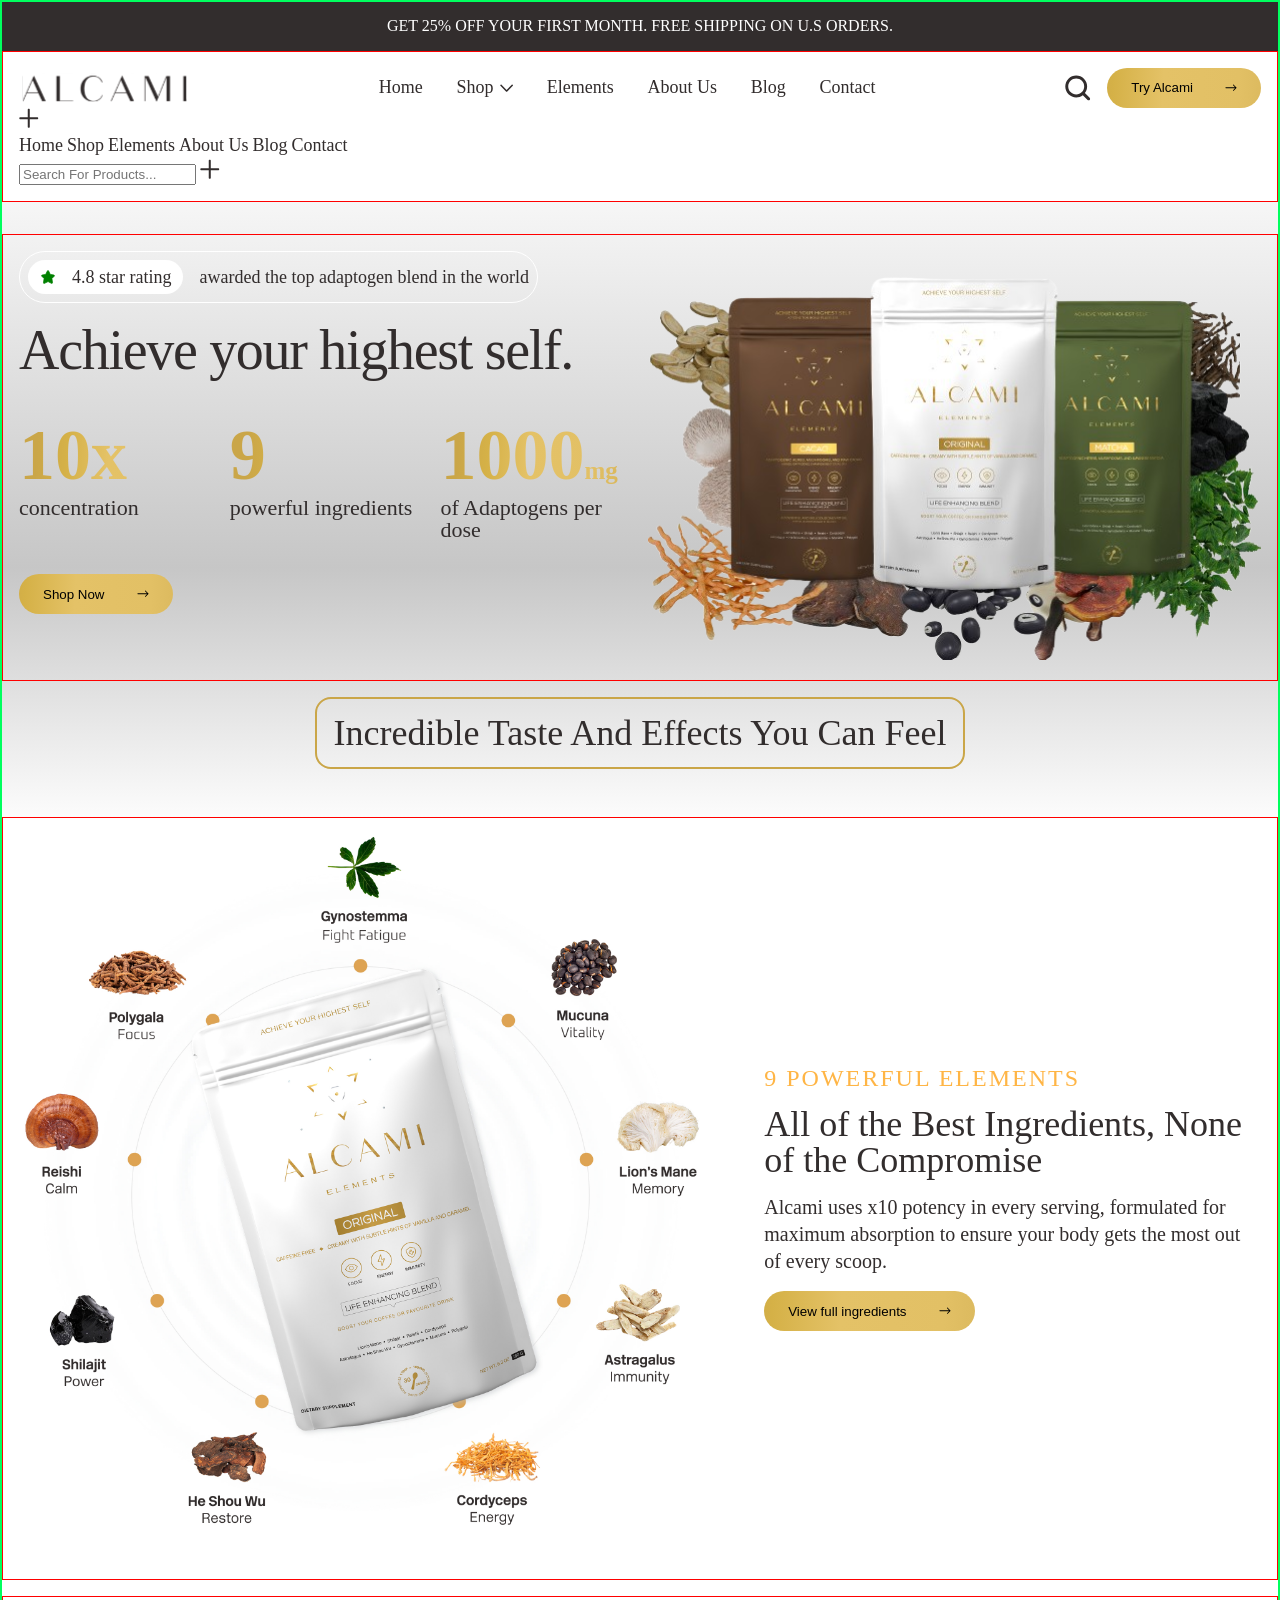
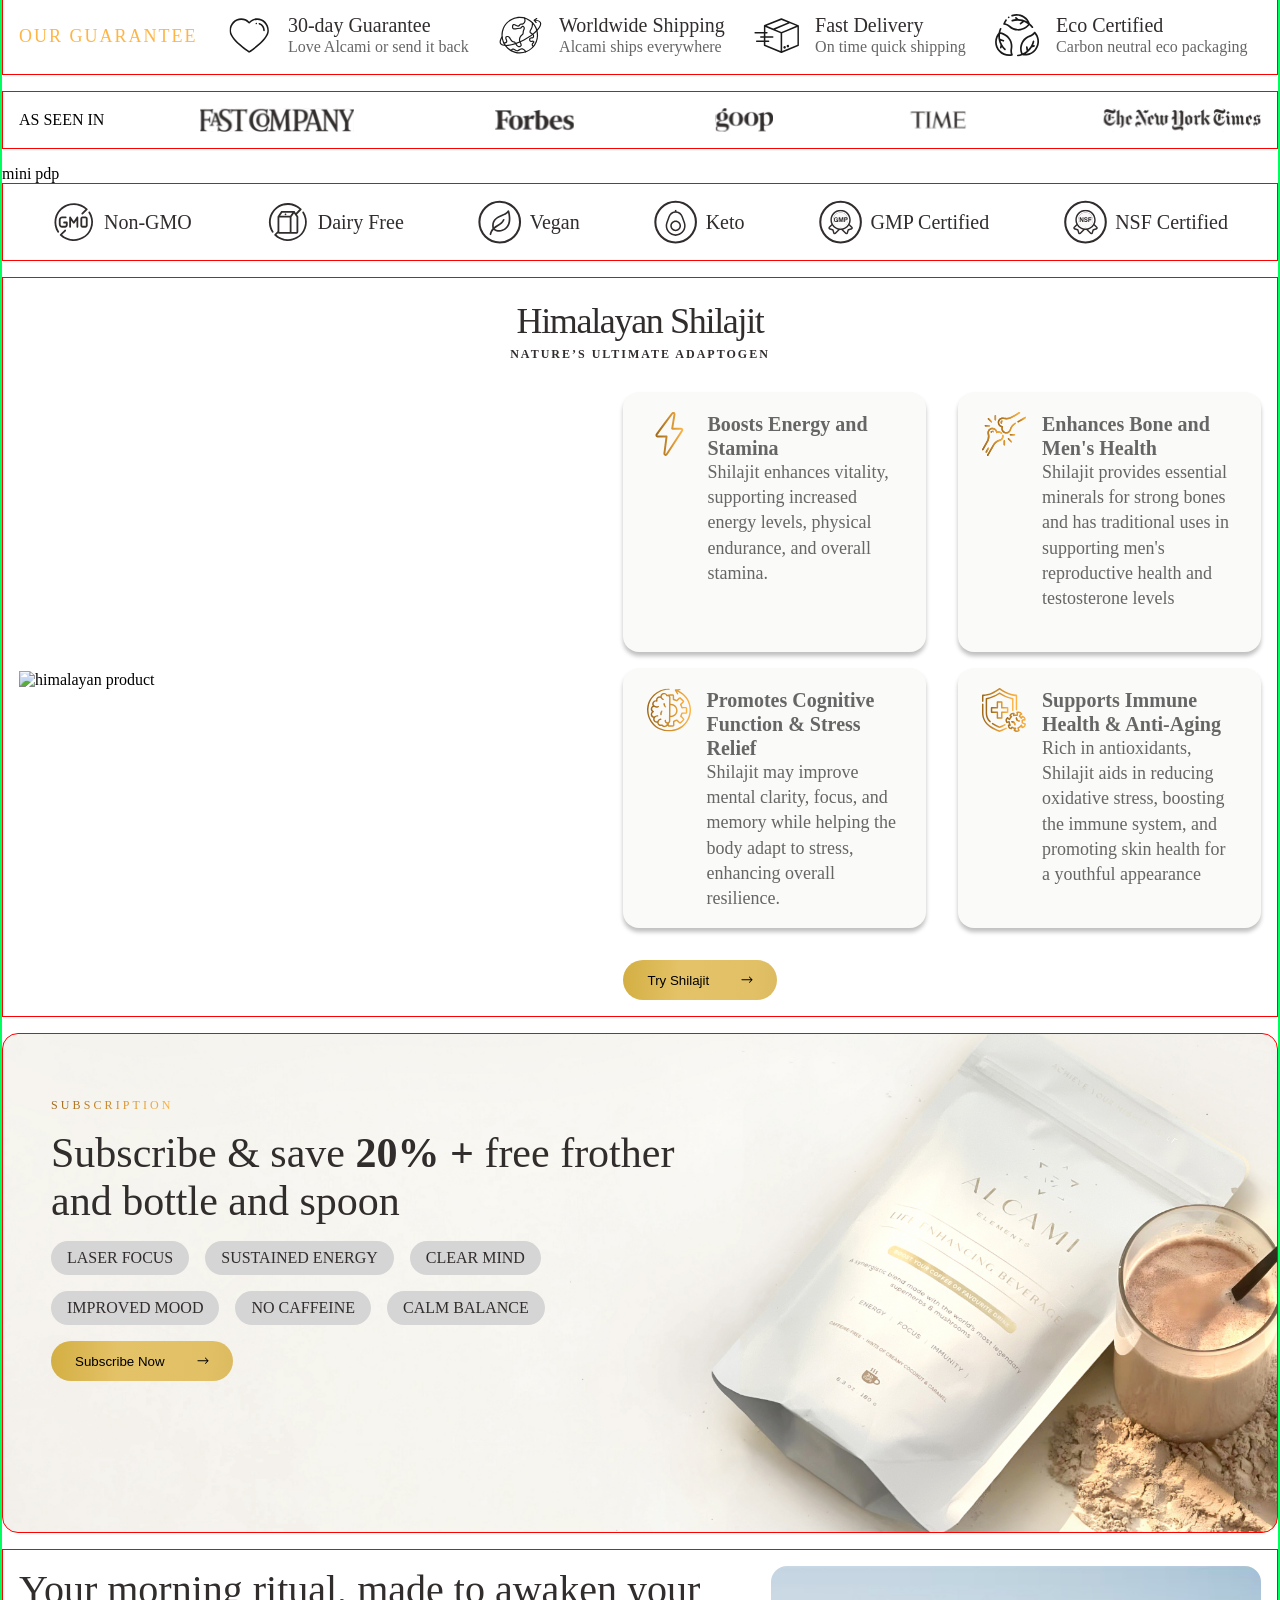
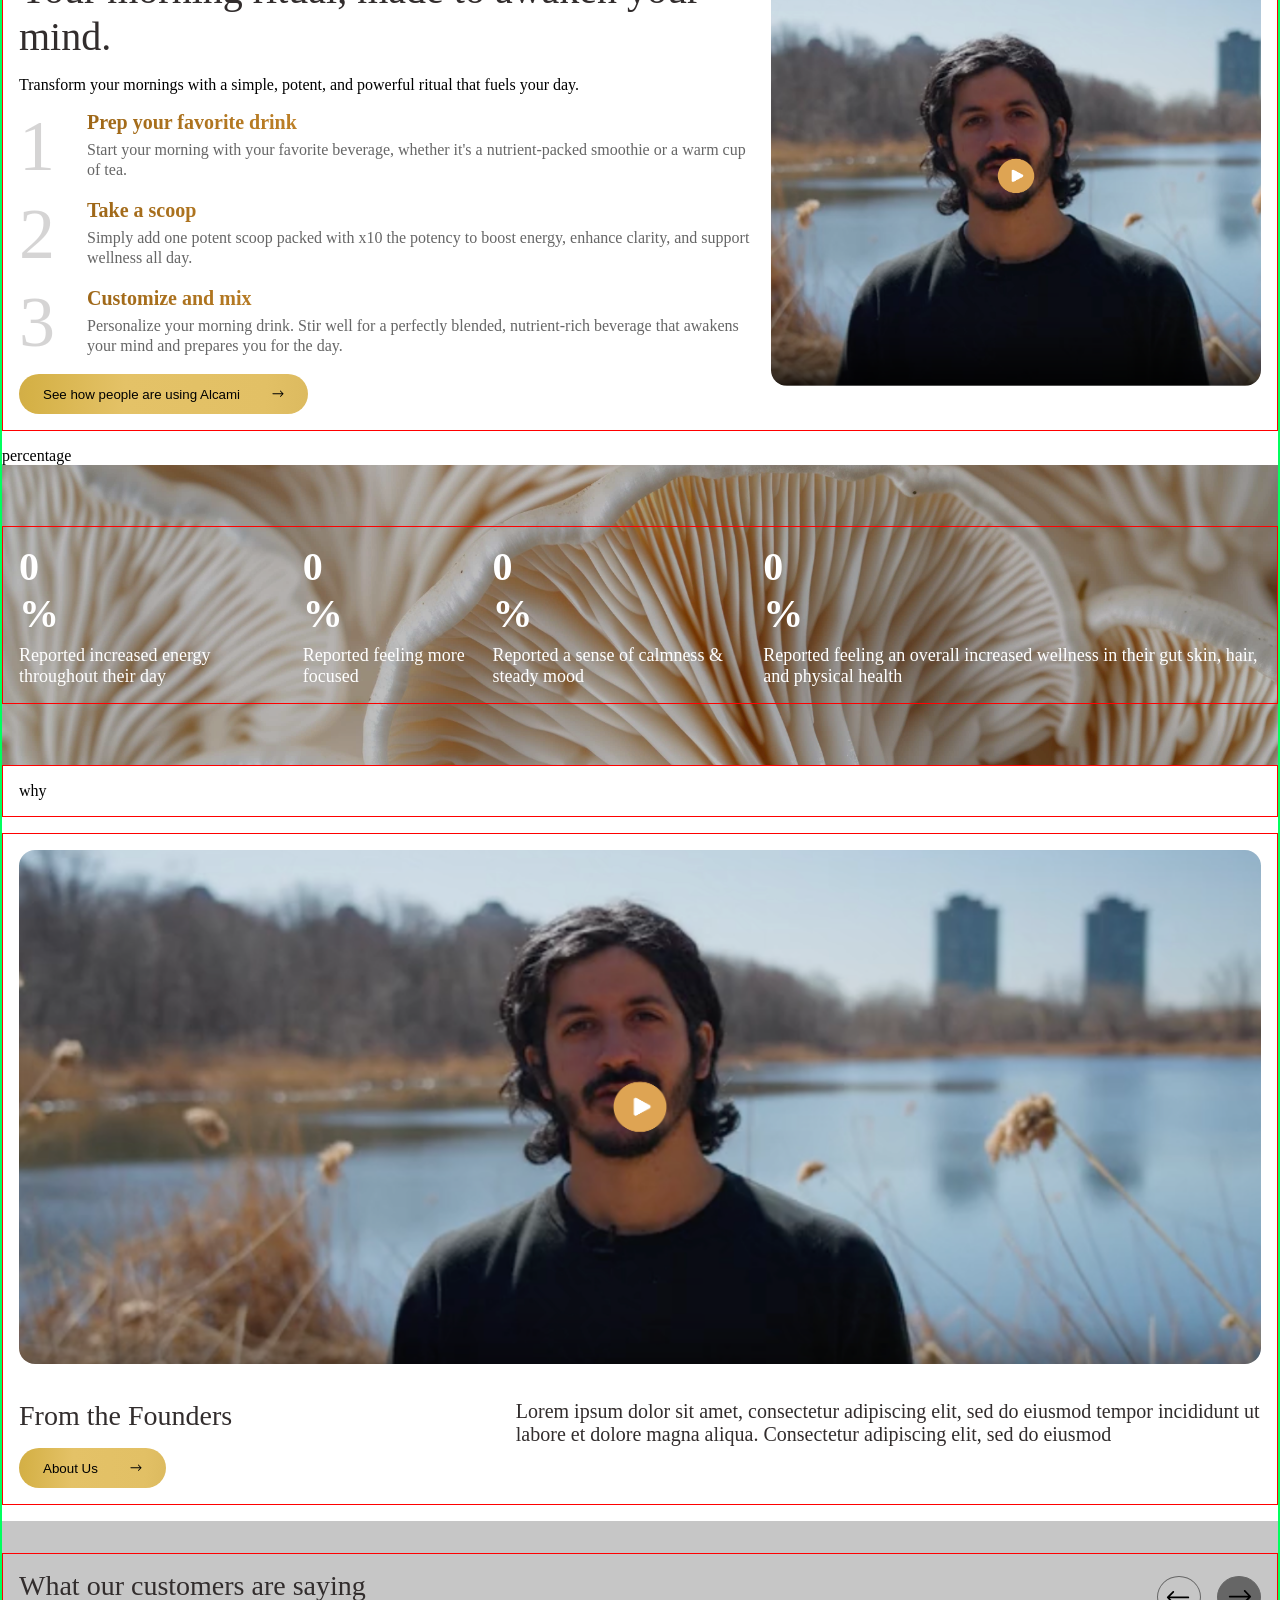
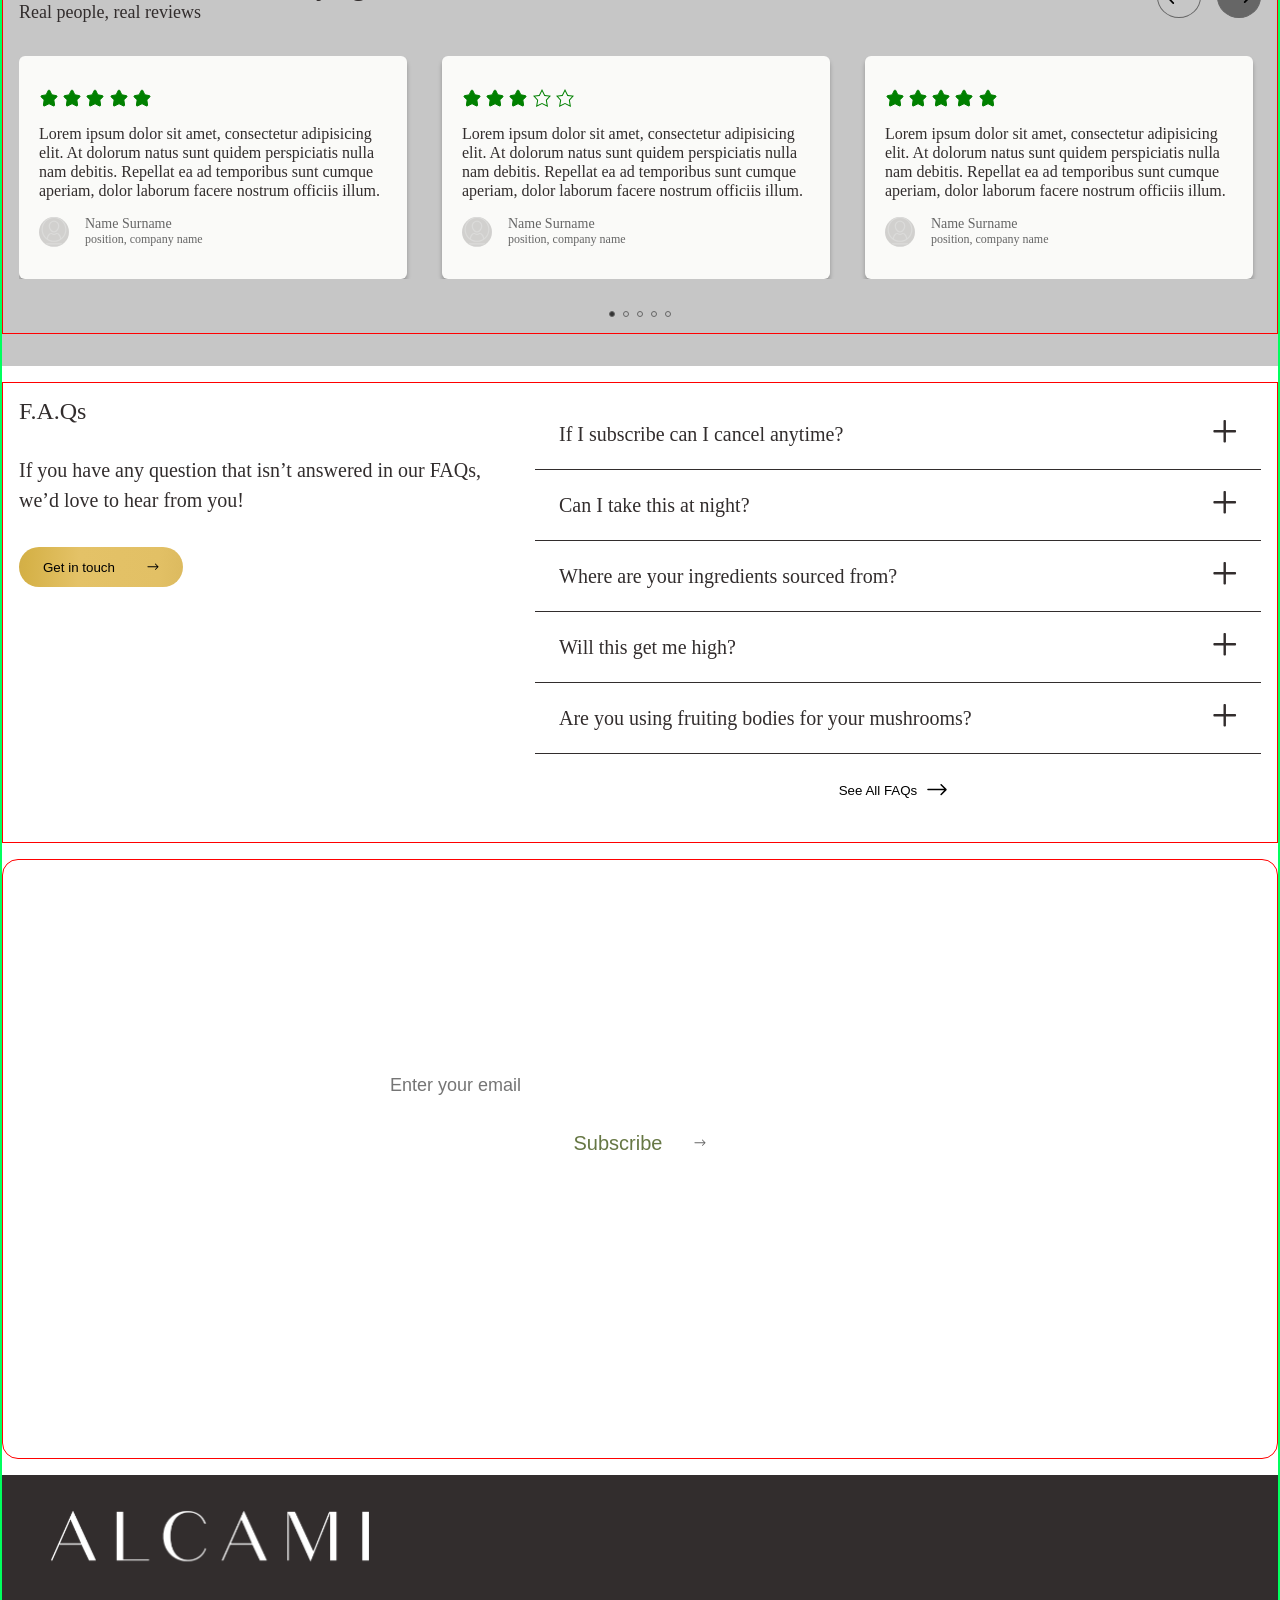
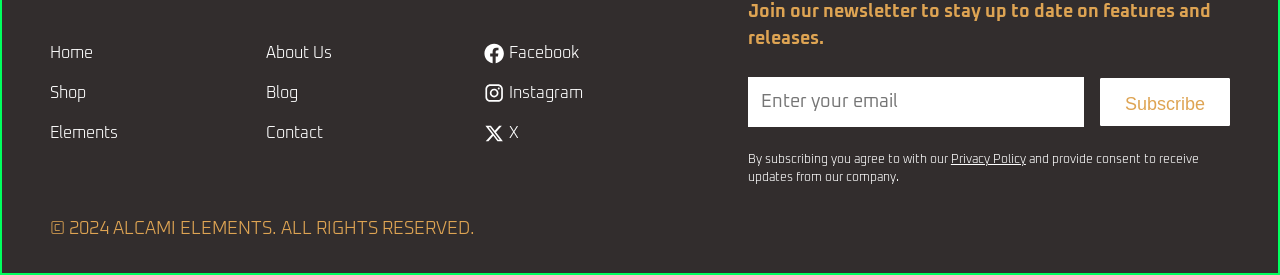
==== alcami/index.html @ 366819a9 "feat: percentage" ====
<!DOCTYPE html>
<html lang="en">

<head>
    <meta charset="UTF-8">
    <meta name="viewport" content="width=device-width, initial-scale=1.0">
    <title>Alcami</title>
    <link rel="preconnect" href="https://fonts.googleapis.com">
    <link rel="preconnect" href="https://fonts.gstatic.com" crossorigin>
    <link href="https://fonts.googleapis.com/css2?family=Oxanium:wght@200..800&display=swap" rel="stylesheet">
    <link rel="stylesheet" href="./css/index.css" />
    <link rel="stylesheet"
        href="https://cdnjs.cloudflare.com/ajax/libs/odometer.js/0.4.7/themes/odometer-theme-default.css"
        integrity="sha512-kMPqFnKueEwgQFzXLEEl671aHhQqrZLS5IP3HzqdfozaST/EgU+/wkM07JCmXFAt9GO810I//8DBonsJUzGQsQ=="
        crossorigin="anonymous" referrerpolicy="no-referrer" />
    <link rel="stylesheet" href="./fonts/NewRailAlphabet-Light (1).otf" />
</head>

<body>
    <!-- header start -->
    <div id="strip">
        Get 25% off your first month. Free Shipping on U.S orders.
    </div>
    <div class="container">
        <div id="header-desktop">
            <a href="/" id="logo">
                <img src="./assets/svg/logo-black.svg" alt="Alcami">
            </a>
            <div class="header-links">
                <a class="header-link" href="/">Home</a>
                <div id="dropdown-wrapper">
                    <div class="link-title">
                        <a class="header-link" href="#">Shop</a>
                        <img src="./assets/svg/chevron.svg" alt="chevron" class="chevron">
                    </div>

                    <div class="shop-dropdown">
                        <div class="dropdown-values">
                            <a class="header-link" href="#">Shop1</a>
                            <a class="header-link" href="#">Shop2</a>
                            <a class="header-link" href="#">Shop3</a>
                        </div>
                    </div>
                </div>

                <a class="header-link" href="#">Elements</a>
                <a class="header-link" href="#">About Us</a>
                <a class="header-link" href="#">Blog</a>
                <a class="header-link" href="#footer">Contact</a>
            </div>
            <div class="search-container">
                <input type="text" placeholder="Search For Products...">
            </div>
            <div class="search-icon-container">
                <img src="./assets/svg/search-icon.svg" alt="Search" class="header-search-icon">
                <button class="primary-button">
                    <p class="button-text">Try Alcami</p>
                    <img src="./assets/svg/right-arrow.svg" alt="right-arrow" class="button-arrow">
                </button>
            </div>
        </div>
        <div id="header-mobile">
            <div class="hamburger">
                <img src="./assets/svg/hamburger.svg" alt="Alcami">
            </div>
            <div class="search-icon-container">
                <img src="./assets/svg/search-icon.svg" alt="Search" class="header-mobile-search-icon">
                <button class="primary-button">
                    <p class="button-text">Try Alcami</p>
                    <img src="./assets/svg/right-arrow.svg" alt="right-arrow" class="button-arrow">
                </button>
            </div>
        </div>
        <div class="menu-modal">
            <img src="./assets/svg/plus.svg" alt="close" class="menu-close">
            <div class="mobile-header-links">
                <a class="header-link" href="/">Home</a>
                <a class="header-link" href="/">Shop</a>
                <a class="header-link" href="#">Elements</a>
                <a class="header-link" href="#">About Us</a>
                <a class="header-link" href="#">Blog</a>
                <a class="header-link" href="#footer">Contact</a>
            </div>
        </div>
        <div class="search-modal">
            <div class="mobile-search-container">
                <input type="text" placeholder="Search For Products...">
                <img src="./assets/svg/plus.svg" alt="close" class="search-close">
            </div>
        </div>
    </div>
    <!-- header end -->

    <!-- home banner start -->
    <div id="hero-container-wrapper">
        <div class="container" id="hero-container">
            <div id="hero-content">
                <div id="hero-rating-container">
                    <div id="hero-rating">
                        <img src="./assets/svg/star-filled.svg" alt="star">
                        <p class="hero-rating-description">4.8 star rating</p>
                    </div>
                    <p class="hero-rating-description">awarded the top adaptogen blend in the world</p>
                </div>
                <p class="hero-content-header">Achieve your highest self.</p>
                <div id="hero-content-flex">
                    <div class="hero-flex">
                        <p class="hero-text-header">10x</p>
                        <p class="hero-text">concentration</p>

                    </div>
                    <div class="hero-flex">
                        <p class="hero-text-header">9</p>
                        <p class="hero-text">powerful ingredients</p>
                    </div>
                    <div class="hero-flex">
                        <p class="hero-text-header">1000<span>mg</span></p>
                        <p class="hero-text">of Adaptogens per dose</p>
                    </div>
                </div>
                <button class="primary-button">
                    <p class="button-text">Shop Now</p>
                    <img src="./assets/svg/right-arrow.svg" alt="right-arrow" class="button-arrow">
                </button>
            </div>
            <div id="hero-banner">
                <img src="./assets/banners/home-banner.png" alt="hero-banner">
            </div>
        </div>

        <div id="incredible" class="container">
            Incredible Taste and Effects You Can Feel
        </div>
    </div>

    <!-- home banner end -->

    <!-- elements start -->
    <div class="container">
        <div id="elements-container">
            <div id="elements-img-box">
                <img src="./assets/banners/elements-banner.jpg" alt="powerful element">
            </div>
            <div id="elements-content-container">
                <p id="element-header">9 POWERFUL ELEMENTS</p>
                <p id="element-text-header">All of the Best Ingredients, None of the Compromise</p>
                <p id="element-text-description">Alcami uses <span class="text-bold">x10 potency</span> in every
                    serving, formulated for maximum
                    absorption to ensure your body gets the most out of every scoop.</p>
                <button class="primary-button">
                    <p class="button-text">View full ingredients</p>
                    <img src="./assets/svg/right-arrow.svg" alt="right-arrow" class="button-arrow">
                </button>
            </div>
        </div>
    </div>
    <!-- elements end -->

    <!-- guarantee start -->
    <div class="container">
        <div id="guarantee-container">
            <p>OUR GUARANTEE</p>
            <div id="guarantee-flex">
                <div class="guarantee-flex-box">
                    <img src="./assets/svg/guarantee.svg" alt="30-day guarantee" class="guarantee-img">
                    <div class="guarantee-text">
                        <p class="guarantee-text-header">30-day Guarantee</p>
                        <p class="guarantee-text-description">Love Alcami or send it back</p>
                    </div>
                </div>
                <div class="guarantee-flex-box">
                    <img src="./assets/svg/worldwide.svg" alt="worldwide shipping" class="guarantee-img">
                    <div class="guarantee-text">
                        <p class="guarantee-text-header">Worldwide Shipping</p>
                        <p class="guarantee-text-description">Alcami ships everywhere</p>
                    </div>
                </div>
                <div class="guarantee-flex-box">
                    <img src="./assets/svg/delivery.svg" alt="delivery" class="guarantee-img">
                    <div class="guarantee-text">
                        <p class="guarantee-text-header">Fast Delivery</p>
                        <p class="guarantee-text-description">On time quick shipping</p>
                    </div>
                </div>
                <div class="guarantee-flex-box">
                    <img src="./assets/svg/eco-friendly.svg" alt="eco-friendly" class="guarantee-img">
                    <div class="guarantee-text">
                        <p class="guarantee-text-header">Eco Certified</p>
                        <p class="guarantee-text-description">Carbon neutral eco packaging</p>
                    </div>
                </div>
            </div>
        </div>
    </div>
    <!-- guarantee end -->

    <!-- seen in start -->
    <div class="container">
        <div id="seen-in-container">
            <p>AS SEEN IN</p>
            <div id="seen-in-flex-box">
                <img src="./assets/svg/fast-company.svg" alt="fast-company" class="seen-in-images">
                <img src="./assets/svg/forbes.svg" alt="forbes" class="seen-in-images">
                <img src="./assets/svg/goop.svg" alt="goop" class="seen-in-images">
                <img src="./assets/svg/time.svg" alt="time" class="seen-in-images">
                <img src="./assets/svg/newyork-times.svg" alt="the-new-york-times" class="seen-in-images">
            </div>
        </div>
    </div>
    <!-- seen in end -->

    <!-- mini product description start -->
    mini pdp
    <!-- mini product description end -->

    <!-- certificates start -->
    <div class="container">
        <div id="certificates-flex">
            <div class="certificates-flex-box">
                <img src="./assets/svg/gmo.svg" alt="gmo" class="certificate-img">
                <p class="certificate-text">Non-GMO</p>
            </div>
            <div class="certificates-flex-box">
                <img src="./assets/svg/dairy-free.svg" alt="dairy free" class="certificate-img">
                <p class="certificate-text">Dairy Free</p>
            </div>
            <div class="certificates-flex-box">
                <img src="./assets/svg/vegan.svg" alt="vegan" class="certificate-img">
                <p class="certificate-text">Vegan</p>
            </div>
            <div class="certificates-flex-box">
                <img src="./assets/svg/keto.svg" alt="keto" class="certificate-img">
                <p class="certificate-text">Keto</p>
            </div>
            <div class="certificates-flex-box">
                <img src="./assets/svg/gmp.svg" alt="gmp" class="certificate-img">
                <p class="certificate-text">GMP Certified</p>
            </div>
            <div class="certificates-flex-box">
                <img src="./assets/svg/nsf.svg" alt="nsf" class="certificate-img">
                <p class="certificate-text">NSF Certified</p>
            </div>
        </div>
    </div>
    <!-- certificates end -->

    <!-- himalayan product start -->
    <div class="container">
        <p id="himalayan-header">Himalayan Shilajit</p>
        <p id="himalayan-sub-header">NATURE’S ULTIMATE ADAPTOGEN </p>
        <div id="himalayan-flex">
            <div id="himalayan-prod-img">
                <img src="./assets/svg/himalayan-shilajit.svg" alt="himalayan product">
            </div>
            <div id="himalayan-text-container">
                <div id="himalayan-content-flex">
                    <div class="him-content-flex-box">
                        <img src="./assets/svg/energy-stamina.svg" alt="energy-stamina" class="him-content-img">
                        <div class="him-content-text">
                            <p class="him-text-header">Boosts Energy and Stamina</p>
                            <p class="him-text-description">Shilajit enhances vitality, supporting increased energy
                                levels, physical endurance, and overall stamina.</p>
                        </div>
                    </div>
                    <div class="him-content-flex-box">
                        <img src="./assets/svg/bone-health.svg" alt="bone-health" class="him-content-img">
                        <div class="him-content-text">
                            <p class="him-text-header">Enhances Bone and Men's Health</p>
                            <p class="him-text-description">Shilajit provides essential minerals for strong bones and
                                has traditional uses in supporting men's reproductive health and testosterone levels</p>
                        </div>
                    </div>
                    <div class="him-content-flex-box">
                        <img src="./assets/svg/stress-relief.svg" alt="stress-relief" class="him-content-img">
                        <div class="him-content-text">
                            <p class="him-text-header">Promotes Cognitive Function & Stress Relief</p>
                            <p class="him-text-description">Shilajit may improve mental clarity, focus, and memory while
                                helping the body adapt to stress, enhancing overall resilience.</p>
                        </div>
                    </div>
                    <div class="him-content-flex-box">
                        <img src="./assets/svg/immunity.svg" alt="immunity" class="him-content-img">
                        <div class="him-content-text">
                            <p class="him-text-header">Supports Immune Health & Anti-Aging</p>
                            <p class="him-text-description">Rich in antioxidants, Shilajit aids in reducing oxidative
                                stress, boosting the immune system, and promoting skin health for a youthful appearance
                            </p>
                        </div>
                    </div>
                </div>
                <button class="primary-button">
                    <p class="button-text">Try Shilajit</p>
                    <img src="./assets/svg/right-arrow.svg" alt="right-arrow" class="button-arrow">
                </button>
            </div>
        </div>
    </div>
    <!-- himalayan product end -->

    <!-- subscribe and save banner start-->
    <div class="container" id="subscription-container">
        <div id="subscription-content-container">
            <p id="subscrip-header">subscription</p>
            <p id="subscrip-sub-header">Subscribe & save <b>20% +</b> free frother and bottle and spoon</p>
            <div id="subscription-content-flex">
                <p class="subscrip-flex-box">Laser focus</p>
                <p class="subscrip-flex-box">sustained energy</p>
                <p class="subscrip-flex-box">clear mind</p>
                <p class="subscrip-flex-box">improved mood</p>
                <p class="subscrip-flex-box">no caffeine</p>
                <p class="subscrip-flex-box">calm balance</p>
            </div>
            <button class="primary-button">
                <p class="button-text">Subscribe Now</p>
                <img src="./assets/svg/right-arrow.svg" alt="right-arrow" class="button-arrow">
            </button>
        </div>

    </div>
    <!-- subscribe and save banner end-->

    <!-- tutorial start -->
    <div class="container tutorial-container">
        <div class="tutorial-steps">
            <p id="tutorial-steps-heading">Your morning ritual, made to awaken your mind.</p>
            <p id="tutorial-steps-description">Transform your mornings with a simple, potent, and powerful ritual that
                fuels your day.</p>
            <div id="steps-flex">
                <div class="step-container">
                    <p class="step-no">1</p>
                    <div class="step-content">
                        <p class="step-title">Prep your favorite drink</p>
                        <p class="step-descrip">Start your morning with your favorite beverage, whether it's a
                            nutrient-packed smoothie or a warm cup of tea.</p>
                    </div>
                </div>
                <div class="step-container">
                    <p class="step-no">2</p>
                    <div class="step-content">
                        <p class="step-title">Take a scoop</p>
                        <p class="step-descrip">Simply add one potent scoop packed with x10 the potency to boost energy,
                            enhance clarity, and support wellness all day.</p>
                    </div>
                </div>
                <div class="step-container">
                    <p class="step-no">3</p>
                    <div class="step-content">
                        <p class="step-title">Customize and mix</p>
                        <p class="step-descrip">Personalize your morning drink. Stir well for a perfectly blended,
                            nutrient-rich beverage that awakens your mind and prepares you for the day.</p>
                    </div>
                </div>
            </div>
            <button class="primary-button">
                <p class="button-text">See how people are using Alcami</p>
                <img src="./assets/svg/right-arrow.svg" alt="right-arrow" class="button-arrow">
            </button>
        </div>
        <div class="tutorial-video-container">
            <img width="100%" height="514" src="./assets/banners/founder-video-thumbnail.png" alt="video-thumbnail"
                class="tutorial-video-thumbnail">
            <video src="./assets/video/founder-video.mp4" controls muted autoplay class="tutorial-video">
            </video>
        </div>
    </div>
    <!-- tutorial end -->

    <!-- percentage start -->
    percentage
    <div id="percentage-bg-wrapper">
        <div id="percentage-bg">
            <div class="container percentage-flex">
                <div class="percentage-container">
                    <div>
                        <div class="percentage odometer energy-per">
                            0
                        </div>
                        <span class="percentage">%</span>
                    </div>
                    <p class="percentage-descrip">Reported increased energy throughout their day</p>
                </div>
                <div class="percentage-container ">
                    <div>
                        <div class="percentage odometer focus-per">
                            0
                        </div>
                        <span class="percentage">%</span>
                    </div>
                    <p class="percentage-descrip">Reported feeling more focused</p>

                </div>
                <div class="percentage-container">
                    <div>
                        <div class="percentage odometer mood-per">
                            0
                        </div>
                        <span class="percentage">%</span>
                    </div>
                    <p class="percentage-descrip">Reported a sense of calmness & steady mood</p>
                </div>
                <div class="percentage-container">
                    <div>
                        <div class="percentage odometer health-per">
                            0
                        </div>
                        <span class="percentage">%</span>
                    </div>
                    <p class="percentage-descrip">Reported feeling an overall increased wellness in their gut
                        skin,
                        hair, and physical health</p>
                </div>
            </div>
        </div>
    </div>

    <!-- percentage end -->

    <!-- why alcami start -->
    <div class="container">
        <p id="why-header"></p>
        <table>
            why
        </table>
    </div>
    <!-- why alcami end -->

    <!-- founder video start -->
    <div class="container">
        <div class="video-container">
            <img width="100%" height="514" src="./assets/banners/founder-video-thumbnail.png" alt="video-thumbnail"
                class="video-thumbnail">
            <video src="./assets/video/founder-video.mp4" controls muted autoplay class="founder-video">
            </video>
        </div>
        <div id="video-content">
            <div id="video-right">
                <p id="video-title">From the Founders</p>
                <button class="primary-button">
                    <p class="button-text">About Us</p>
                    <img src="./assets/svg/right-arrow.svg" alt="right-arrow" class="button-arrow">
                </button>
            </div>
            <p id="video-description">Lorem ipsum dolor sit amet, consectetur adipiscing elit, sed do eiusmod tempor
                incididunt ut labore et dolore magna aliqua. Consectetur adipiscing elit, sed do eiusmod </p>
        </div>
    </div>
    <!-- founder video end -->

    <!-- customer reviews start -->
    <div class="reviews-bg-wrapper">
        <div class="container">
            <div id="customer-header-and-arrows">
                <div id="customer-header">
                    <p id="customer-heading">What our customers are saying</p>
                    <p id="customer-descrip">Real people, real reviews</p>
                </div>
                <div id="arrows-container">
                    <div class="arrow prev"><img src="./assets/svg/right-arrow.svg" alt="prev" class="arrow-icon"></div>
                    <div class="arrow next"><img src="./assets/svg/right-arrow.svg" alt="next" class="arrow-icon"></div>
                </div>
            </div>
            <div id="reviews-container"></div>
            <div class="dots-container"></div>
            <div id="reviews-container-mobile"></div>
        </div>
    </div>
    <!-- customer reviews end -->

    <!-- faq start -->
    <div class="container">
        <div id="faq-container">
            <div id="faq-left-container">
                <p id="faq-header">F.A.Qs</p>
                <p id="faq-description">If you have any question that isn’t answered in our FAQs, we’d love to hear
                    from
                    you!</p>
                <button class="primary-button">
                    <p class="button-text">Get in touch</p>
                    <img src="./assets/svg/right-arrow.svg" alt="right-arrow" class="button-arrow">
                </button>
            </div>
            <div id="faq-right-container">
                <div class="faq">
                    <div class="faq-question-plus">
                        <p class="faq-question">If I subscribe can I cancel anytime?</p>
                        <img src="./assets/svg/plus.svg" alt="symbol" class="faq-symbol">
                    </div>
                    <div class="faq-answer">
                        Golden kit subscribers may cancel their subscription after 90 days With no hassle or problem
                        whatsoever.
                    </div>
                </div>
                <div class="faq">
                    <div class="faq-question-plus">
                        <p class="faq-question">Can I take this at night?</p>
                        <img src="./assets/svg/plus.svg" alt="symbol" class="faq-symbol">
                    </div>
                    <div class="faq-answer">
                        Absolutely. Taking this at night won’t keep you from sleeping and this is due to the nature
                        of
                        these substances which are called adaptogens. Adaptogens help to regulate biochemical
                        responses
                        in the body, if you need energy it’s going to encourage your body to make more energy OR the
                        opposite, it can also help your body to regulate the stress response and bring about balance
                        and
                        calmness </div>
                </div>
                <div class="faq">
                    <div class="faq-question-plus">
                        <p class="faq-question">Where are your ingredients sourced from?</p>
                        <img src="./assets/svg/plus.svg" alt="symbol" class="faq-symbol">
                    </div>
                    <div class="faq-answer">
                        Our ingredients are Di Tao (translates as Earth Tao) which literally means ‘the authentic
                        true
                        source’. Besides Cordyceps, which is something that has to be cultured in a controlled and
                        enclosed environment.
                    </div>
                </div>
                <div class="faq">
                    <div class="faq-question-plus">
                        <p class="faq-question">Will this get me high?</p>
                        <img src="./assets/svg/plus.svg" alt="symbol" class="faq-symbol">
                    </div>
                    <div class="faq-answer">
                        This won’t get you high in the sense that the word is usually associated with. There are no
                        psychoactives or psychedelic substances in this blend! We use only the most natural and
                        healthiest ingredients. However, you will feel a boost in energy, mental clarity, focus, and
                        mood
                    </div>
                </div>
                <div class="faq">
                    <div class="faq-question-plus">
                        <p class="faq-question">Are you using fruiting bodies for your mushrooms?</p>
                        <img src="./assets/svg/plus.svg" alt="symbol" class="faq-symbol">
                    </div>
                    <div class="faq-answer">
                        Some argue that using the mycelia is stronger than the fruiting bodies and although this may
                        be
                        true for certain myo-chemicals that mushrooms possess, our goal is not to concentrate those
                        specific compounds. We use full spectrum fruiting body concentrates for our Lion’s Mane and
                        Reishi mushrooms. We’re not just a mushroom supplement, it’s a lot more than that
                    </div>
                </div>
                <button class="primary-button faq-button">
                    <p class="button-text">See All FAQs</p>
                    <img src="./assets/svg/right-arrow.svg" alt="right-arrow" class="button-arrow">
                </button>
            </div>
        </div>
    </div>
    <!-- faq end -->

    <!-- signup banner start -->
    <div class="container" id="signup-banner-wrapper">
        <div id="signup-content">
            <p id="signup-header">Sign up and receive up to 15% OFF on your first order</p>
            <p id="signup-description">Get weekly recipes, insights, and freebies when you sign up to our
                newsletter.
            </p>
            <div id="signup-email-btn">
                <input type="text" placeholder="Enter your email">
                <button class="primary-button" id="signup-btn">
                    <p>Subscribe</p>
                    <img src="./assets/svg/right-arrow.svg" alt="right-arrow" class="button-arrow">
                </button>
            </div>
        </div>
    </div>
    <!-- signup banner end -->

    <!-- footer start -->
    <div id="footer">
        <img src="./assets/svg/logo.svg" alt="logo" id="footer-logo">
        <div id="footer-flex-container">
            <div class="footer-links-container">
                <a class="footer-link" href="#">Home</a>
                <a class="footer-link" href="#">About Us</a>
                <div class="footer-social-link">
                    <img src="./assets/svg/facebook.svg" alt="facebook" class="footer-social-icon">
                    <a class="footer-so-link" href="#">
                        Facebook
                    </a>
                </div>
                <a class="footer-link" href="#">Shop</a>
                <a class="footer-link" href="#">Blog</a>
                <div class="footer-social-link">
                    <img src="./assets/svg/instagram.svg" alt="facebook" class="footer-social-icon">
                    <a class="footer-so-link" href="#">
                        Instagram
                    </a>
                </div>
                <a class="footer-link" href="#">Elements</a>
                <a class="footer-link" href="#">Contact</a>
                <div class="footer-social-link">
                    <img src="./assets/svg/x.svg" alt="facebook" class="footer-social-icon">
                    <a class="footer-so-link" href="#">
                        X
                    </a>
                </div>
            </div>
            <div id="footer-subscribe-container">
                <p id="footer-subscribe-header">Join our newsletter to stay up to date on features and releases.</p>
                <div id="footer-subscribe-email-btn">
                    <input type="text" placeholder="Enter your email">
                    <button id="footer-subscribe-btn">Subscribe</button>
                </div>
                <p id="footer-subscribe-desc">By subscribing you agree to with our
                    <a href="#">Privacy Policy</a> and provide consent to
                    receive updates from our company.
                </p>

            </div>
        </div>
        <p id="copy-right">© 2024 Alcami Elements. All rights reserved.
        </p>
    </div>
    <!-- footer end -->
</body>

</html>
<script src="https://cdnjs.cloudflare.com/ajax/libs/odometer.js/0.4.7/odometer.min.js"
    integrity="sha512-v3fZyWIk7kh9yGNQZf1SnSjIxjAKsYbg6UQ+B+QxAZqJQLrN3jMjrdNwcxV6tis6S0s1xyVDZrDz9UoRLfRpWw=="
    crossorigin="anonymous" referrerpolicy="no-referrer"></script>

<script src="./js/faq.js"></script>
<script src="./js/header.js"></script>
<script src="./js/video.js"></script>
<script src="./js/review-carousel.js"></script>
<script src="./js/percentage-odometer.js"></script>
---- alcami/css/index.css ----
@font-face{
    font-family: NewRailAlphabet;
    src:url('../assets/fonts/NewRailAlphabet-Light\ \(1\).otf')
}

h1,h2,h3,h4,h5,h6,p{
  padding: 0;
  margin: 0;
}

body{
    font-family: NewRailAlphabet;
    font-weight: 300;
    width:100%;
    border:2px solid rgb(0, 255, 94);
    margin:0px auto;
    box-sizing: border-box;
}

:root{
    --xxxl:36px;
    --xxl:32px;
    --xl:30px;
    --l:24px;
    --m:20px;
    --sm:18px;
    --xs:16px;
    --xxs:14px;
    --xxxs:12px;

    --heading-color:#FFB545;
    --text-header-color:#322D2D;
    --text-color:#666666;
    --secondary:#ffffff;
}

button{
    border:none;
    cursor: pointer;
    transition: 0.3s ease;
}
button:hover{
    font-weight: 600;
    padding: 10px 22px;
    transform: 0.3s ease;
}
a{
    text-decoration: none;
    color:var(--secondary);
    background-color: inherit;
}
a:focus{
    outline-width: 0px;
    border:none
}

.container{
    width:100%;
    max-width:1360px;
    border:1px solid red;
    padding:1rem;
    margin:0rem auto 1rem;
    box-sizing: border-box;
    font-weight: 300 !important;
}


.primary-button{
    background: linear-gradient(92.57deg, #CAA648 -34.45%, #CAA648 -12.71%, #D5B147 4.32%, #E4C267 36.63%, #E2C065 85.1%, #DBB95E 102.87%, #D0AE52 114.18%, #C09F41 119.07%, #BB9A3C 127.1%);
    border-radius: 30px;
    padding: 12px 24px;
    height: 40px;
    display: flex;
    align-items: center;
    justify-content: space-between;
    width: fit-content;
    gap:2rem;
}
.primary-button-text{
   font-size: var(--m);
   color:#000000;
}
.button-arrow{
  width: 12px;
  height: 12px;
}



/* header start */
#strip{
    background:var(--text-header-color);
    padding: 16px;
    font-size:var(--xs);
    line-height:105%;
    text-transform: uppercase;
    color:var(--secondary);
    text-align: center;
}
#header-desktop{
    width: 100%;
    display:flex;
    gap:1rem;
    justify-content: space-between;
    align-items: center;
}
#logo{
   width: 170px;
   height: 30px;
}
#logo>img{
   width: 100%;
   height: 100%;
   object-fit: contain;
   cursor: pointer;
}
.header-links{
  display:flex;
  gap:1rem;
  justify-content: space-between;
  align-items: center;
  width: 40%;
}
.header-link{
  color:var(--text-header-color);
  cursor: pointer;
  font-size:var(--sm);
  color:var(--text-header-color);
  line-height: 150%;
}
.header-link:hover{
    color:var(--heading-color);
    transform: 0.3s ease;
}
.link-title{
    display:flex;
    gap:0.4rem;
    justify-content: start;
    align-items: center;
    cursor: pointer;
}

#dropdown-wrapper{
  position:relative
}
.shop-dropdown{
    position: absolute;
    top:28px;
    box-shadow: 0px 4px 4px 0px rgba(0, 0, 0, 0.25);
    background: rgba(250, 250, 248, 1);
    border-radius: 6px;
    display: none;
    animation-duration:0.3s;
}


@keyframes fade-in {
    0%{
      top:20px
    }100%{
      top:28px
    }
}
@keyframes fade-out {
    0%{
      top:28px
    }100%{
      top:20px
    }
}
.dropdown-values{
    display:flex;
    gap:0.6rem;
    flex-direction: column;  
    padding:12px 18px;
}

.shop-dropdown a{
    border-bottom:1px solid var(--text-color);
    padding: 0px 12px 2px 0px;
}

.search-icon-container{
    display:flex;
    gap:1rem;
    justify-content: space-between;
    align-items: center;
}
.header-search-icon{
   width: 26px;
   height: 26px;
   object-fit: contain;
   cursor: pointer;
}
.search-container{
    width: 40%;
    display:none;
    border-radius: 24px;
    color:var(--text-header-color)
}
.search-container input[type="text"]{
    width: 100%;
    padding: 12px 12px;
    border-radius: 24px;
    background: #D9D9D9;
    border:none;
    color:#000;
    font-size: var(--xxs);
    line-height: 105%;
}

#header-mobile{
    display:none
}

@media screen and (max-width: 1024px){
    #header-desktop{
        display:none
    }
    #header-mobile{
        width: 100%;
        display:flex;
        gap:1rem;
        justify-content: space-between;
        align-items: center;
    }
    .hamburger{
        height: 30px;
     }
     .hamburger>img{
        width: 100%;
        height: 100%;
        object-fit: contain;
        cursor: pointer;
     }
    .menu-modal{
        background-color: var(--secondary); 
        width: 100vw;
        height: calc(100vh - 52px);
        position: fixed;
        z-index: 2;
        top:54px;
        left:0;
        display:none;
        animation-duration: 0.3s;
    }
    @keyframes slide-in {
        0%{
            left:-20px;
        }100%{
            left:0px
        }
    }
    @keyframes slide-out {
        0%{
            left:0px;
        }100%{
            left:-20px
        }
    }
    .mobile-header-links{
        display:flex;
        flex-direction: column;
        gap:1rem;
        justify-content: start;
        align-items: start;
        width: 40%;
        padding: 2rem 1rem;
    }
    .menu-close{
        position: absolute;
        top:16px;
        right:16px;
        transform: rotate(45deg);
        cursor: pointer;
    }
    .search-modal{
        background-color: var(--secondary); 
        width: 100vw;
        height: calc(100vh - 52px);
        position: fixed;
        z-index: 2;
        top:54px;
        left:0;
        display:none;
        animation-duration: 0.3s;
    }
    .mobile-search-container{
        width: 100%;
        border-radius: 24px;
        color:var(--text-header-color);
        display:flex;
        gap:1rem;
        justify-content: space-between;
        padding: 16px;
        align-items: center;
        box-sizing: border-box;
    }
    .mobile-search-container input[type="text"]{
        width: 82%;
        padding: 12px 12px;
        border-radius: 24px;
        background: #D9D9D9;
        border:none;
        color:#000;
        font-size: var(--xxs);
        line-height: 105%;
    }
    .search-close{
        transform: rotate(45deg);
        cursor: pointer;
    }
}

/* header end */

/* hero banner start */
#hero-container-wrapper{
    margin-top: -1rem;
    width: 100%;
    padding: 2rem 0rem 1rem 0rem;
    background: linear-gradient(180deg, rgba(243, 243, 243, 0.75) 0%, rgba(184, 184, 184, 0.8) 59.38%, rgba(243, 243, 243, 0.25) 100%);
}
#hero-container{
  width:100%;
  display:flex;
  gap:1rem;
  justify-content: center;
  align-items: start;
}
#hero-content{
  width:50%;
}
#hero-rating-container{
  color:var(--secondary);
  border: 0.5px solid;
  border-color: linear-gradient(90.05deg, rgba(255, 255, 255, 0.5) 0.04%, rgba(252, 252, 252, 0.4) 102.54%);
  border-radius: 30px;
  padding: 8px;

  display:flex;
  gap:1rem;
  align-items: center;
  width: fit-content;
}
#hero-rating{
    display:flex;
    gap:1rem;
    align-items: center; 
    background-color: #ffffff;
    border-radius: 30px;
    padding: 8px 12px;
}
#hero-rating>img{
   width: 16px;
   height: 16px;
   object-fit: contain;
}
.hero-rating-description{
  font-size:var(--sm);
  line-height: 100%;
  color:var(--text-header-color);
}
.hero-content-header{
    font-size: 56px;
    line-height: 112%;
    letter-spacing: -1.3px;
    color:var(--text-header-color);
    margin-top: 1rem;
}
#hero-content-flex{
    width: 100%;
    display:flex;
    gap:1.2rem;
    justify-content: space-between;
    align-items: start;
    margin: 2rem 0rem;
}
.hero-flex{
   width: 33%;
}
.hero-text-header{
    background: linear-gradient(93.63deg, #CAA648 -0.61%, #CAA648 10.09%, #D5B147 25.19%, #E4C267 46.69%, #E2C065 78.94%, #DBB95E 90.77%, #D0AE52 98.29%, #C09F41 104.74%, #BB9A3C 106.89%);
    font-size: 72px;
    font-weight: 700;
    color: transparent;
    background-clip: text;
}
.hero-text-header>span{
    font-size: 25px;
}
.hero-text{
    font-size: 22px;
    line-height: 104%;
    color:var(--text-header-color)
}
#hero-banner{
  width:50%;
}
#hero-banner>img{
  width:100%;
  object-fit: contain;
}

#incredible{
    font-size: var(--xxxl);
    line-height: 100%;
    text-transform: capitalize;
    color:var(--text-header-color);
    margin:0rem auto 2rem;
    border:2px solid #CAA648;
    border-radius: 16px;
    width: fit-content;
    text-align: center;
}

@media screen and (max-width: 1024px){
   .hero-content-header{
    font-size: 48px;
    text-align: center;
   }
   .hero-text-header{
    font-size: 56px;
   }
   .hero-flex{
    width:45%;
   }
   
    #hero-container{
        flex-direction: column-reverse;
    }
    #hero-content,
    #hero-banner{
        width: 100%;
    }
    #hero-rating-container{
        margin: auto;
        border-radius: 12px;
    }
    #hero-content>button{
        margin: auto;
    }
    #incredible{
        font-size: var(--xxl);
        margin-bottom:0rem 1rem 1rem;
    }
    
}
@media screen and (max-width: 1024px){
  #hero-content-flex,
  #hero-rating-container{
    flex-wrap: wrap;
    align-items: center;
    justify-content: center;
   }
}
/* hero-banner-end */

/* elements start */
 #elements-container{
   display: flex;
   gap:1rem;
   justify-content: space-between;
   align-items: center;
 }
 #elements-img-box{
   width:55%;
 }
 #elements-img-box>img{
   width: 100%;
   object-fit: contain;
 }
 #elements-content-container{
   width:40%;
   display: flex;
   gap:1rem;
   flex-direction: column;
 }
#element-header{
  color:var(--heading-color);
  font-size: var(--l);
  line-height: 100%;
  letter-spacing: 2px;
  font-weight: 300;

}
#element-text-header{
    font-size: var(--xxxl);
    line-height: 100%;
    color:var(--text-header-color)
  }
#element-text-description{
  font-size: var(--m);
  line-height: 135%;
  color:var(--text-header-color)
}
#element-text-description>#bold-text{
  font-weight: 700;
}
@media screen and (max-width:768px){
    #elements-container{
        flex-direction: column;
    }
    #elements-img-box{
        width: 100%;
    }
    #elements-img-box>img{
        height: 400px;
    }
    #elements-content-container{
        width: 100%;
    }
    #element-header{
        font-size: var(--l);
    }
    #element-text-header{
        font-size: var(--xxl);
    }
    #element-text-description{
        font-size: var(--sm);
    }
}
/* elements end */

/* guarantee start  */
#guarantee-container{
    display:flex;
    gap:1rem;
    justify-content: start;
    align-items: center;
}
#guarantee-container>p{
    font-size: var(--sm);
    line-height: 100%;
    letter-spacing: 2px;
    color:var(--heading-color);
}
#guarantee-flex{
    display:flex;
    gap:1rem;
    justify-content:space-evenly;
    flex-grow: 1;
    flex-wrap: wrap;
}
.guarantee-flex-box{
    display:flex;
    gap:1rem;
}
.guarantee-img{
    width: 45px;
    height: 45px;
    object-fit: contain;
}
.guarantee-text{
    display:flex;
    flex-direction: column;
}
.guarantee-text-header{
    font-size:var(--m);
    line-height:120%;
    color:var(--text-header-color);
}
.guarantee-text-description{
    color:var(--text-color);
    font-size: var(--xs);
    line-height: 125%;
}


@media screen and (max-width: 768px) {
    #guarantee-container{
        flex-wrap: wrap;
        justify-content: center;
    }
    #guarantee-flex{
        justify-content: start;
    }
}

/* guarantee end */

/* seen in start */
#seen-in-container{
    display: flex;
    gap:6rem;
    justify-content:space-evenly;
    align-items: center;
}
#seen-in-container>h2{
    font-size: var(--l);
    line-height: 140%;
    color:var(--text-header-color);
    font-weight: 700;
}
#seen-in-flex-box{
  display: flex;
  gap:1rem;
  justify-content: space-between;
  flex-wrap: wrap;
  align-items: center;
  flex-grow: 1;
}
.seen-in-images{
    width:fit-content;
    height: 24px;
    object-fit: cover;
}

@media screen and (max-width: 768px) {
    #seen-in-container{
        gap:1rem;
        flex-wrap: wrap;
        justify-content:center;
    }
    #seen-in-container{
        font-size: var(--m);
    }
    #seen-in-flex-box{
        justify-content: space-evenly;
    }
    .seen-in-images{
        height: 20px;
    }
}
/* seen in end */

/* certificates start */
#certificates-flex{
    width: 100%;
    display: flex;
  gap:0.5rem;
  justify-content: space-around;
  align-items: center;
  flex-wrap: wrap;
}
.certificates-flex-box{
  display: flex;
  gap:0.5rem;
  align-items: center;
}
.certificate-img{
  width: 44px;
  height: 44px;
  object-fit: contain;
}
.certificate-text{
  font-size: var(--m);
  line-height: 120%;
  color:var(--text-header-color);
}
/*     <!-- certificates end --> */

/* himalayan product start */
#himalayan-header{
    font-size:var(--xxxl);
    line-height: 150%;
    letter-spacing: -1.33px;
    color:var(--text-header-color);
    text-align: center;
 }
 #himalayan-sub-header{
    font-size: var(--xxxs);
    font-weight: 700;
    line-height: 100%;
    letter-spacing: 2px;
    color:var(--text-header-color);
    text-align: center;
 }
#himalayan-flex{
  display: flex;
  gap:1rem;
  align-items: center;
}
#himalayan-prod-img{
  width:48%;
}
#himalayan-prod-img>img{
  width:100%;
  object-fit: contain;
}
#himalayan-text-container{
  display: flex;
  flex-direction: column;
  width:52%;
  gap:2rem;
}
#himalayan-content-flex{
    display: flex;
    flex-wrap: wrap;
    gap:1rem;
    justify-content: space-between;
    align-items: start;
    margin-top: 2rem;
}
.him-content-flex-box{
    display: flex;
    gap:1rem;
    justify-content: space-between;
    align-items: start;
    box-shadow: 0px 4px 4px 0px rgba(0, 0, 0, 0.25);
    background: rgba(250, 250, 248, 1);
    padding: 20px 24px;
    flex-basis: 40%;
    height:220px;
    border-radius: 16px;
}
.him-content-img{
    width: 44px;
    height: 44px;
    object-fit: contain;
}
.him-content-text{
    display: flex;
    flex-direction: column;
}
.him-text-header{
    color:var(--text-color);
    font-weight: 700;
    font-size: var(--m);
    line-height: 120%;
}
.him-text-description{
   color: var(--text-color);
   font-size: var(--sm);
   line-height: 140%;
}

@media screen and (max-width: 1200px) {
    #himalayan-content-flex{
        flex-direction: column;
    }
}

@media screen and (max-width: 768px){
    #himalayan-header{
        font-size: var(--xxl);
    }
    #himalayan-flex{
        flex-direction: column;
        margin-top: 1.5rem;
    }
    #himalayan-prod-img{
        width: 100%;
    }
    #himalayan-text-container{
        width: 100%;
    }

}
/* himalayan end */

/* subscribe save start */
#subscription-container{
    width: 100%;
    height: 500px;
    background-size: 100%;
    border-radius: 16px;
    display:flex;
    gap:1rem;
    padding:unset;
    background-image: url("../assets/banners/subscription-banner.jpg");
    background-position: right;
    background-size: cover;
    border:1px solid red;
    background-repeat: no-repeat;
 }
#subscription-content-container{
   width:50%;
   display:flex;
   flex-direction: column;
   gap:1rem;
   align-items: start;
   padding: 3rem 0rem 3rem 3rem;
}

#subscrip-header{
    padding-top: 1rem;
    font-family: oranium;
   font-size: var(--xxxs);
   letter-spacing: 3.1px;
   background: linear-gradient(90deg, #9E6718 0%, #FFB545 100%);
   color: transparent;
   background-clip: text;
   text-transform: uppercase;
} 
#subscrip-sub-header{
    font-size: 42px;
    color: var(--text-header-color);
 }
#subscription-content-flex{
    display:flex;
    gap:1rem;
    align-items: start;
    width: 100%;
    flex-wrap: wrap;
 }
.subscrip-flex-box{
   background-color: #D6D5D5;
   border-radius:18px;
   padding: 8px 16px;
   color:var(--text-header-color);
   font-size:16px;
   text-transform: uppercase;
}
@media screen and (max-width: 1024px){
    #subscription-content-container{
        width:100%;
        padding: 2rem 0rem 2rem 2rem;

    }
    #subscrip-sub-header{
        font-size: var(--xxxl);
    }
}

/* subscribe save end */

/* tutorial start */
.tutorial-container{
    display: flex;
    gap:1rem;
    justify-content: space-between;
    align-items: start;
}
.tutorial-steps{
    width: 60%;
    display: flex;
    gap:1rem;
    flex-direction: column;
    justify-content: start;
}
#tutorial-steps-heading{
   font-size: 40px;
   color:var(--text-header-color)
}
#tutorial-steps-descrip{
    font-size: var(--m);
    color:var(--text-header-color)
 }
#steps-flex{
    display:flex;
    flex-direction: column;
    gap:1rem;
    justify-content: start;
}
.step-container{
    display: flex;
    gap:2rem;
    justify-content: start;
    align-items: start;
}
.step-content{
    display:flex;
    flex-direction: column;
    gap:0.4rem;
    justify-content: flex-start;
}
.step-no{
    font-size: 72px;
    color:var(--text-header-color);
    line-height: 100%;
    opacity: 0.2;
}
.step-title{
    font-size: var(--m);
    background: linear-gradient(90deg, #9E6718 0%, #FFB545 100%);
    color:transparent;
    background-clip: text;
    line-height: 120%;
    font-weight: 700;
}
.step-descrip{
    font-size: var(--xs);
    color:var(--text-color);
    line-height: 120%;
}

.tutorial-video-container{
    width:40%;
    height: 420px
}
.tutorial-video{
    display:none;
    width: 100%;
    height:420px;
    border-radius:16px;
    object-fit: cover;
    transform: 0.3s ease-in-out;
}
.tutorial-video-thumbnail{
    width: 100%;
    height: 420px;
    object-fit: cover;
    border-radius: 16px;
    cursor: pointer;
}
@media screen and (max-width: 1024px){
    .tutorial-container{
        flex-direction: column;
    }
    .tutorial-container .primary-button{
        margin:auto
    }
    .tutorial-video-container{
        height: 200px;
        width: 100%;
    }
    .tutorial-steps{
        width: 100%;
    }
    .tutorial-video,.tutorial-video-thumbnail{
        height: 200px;
    }
    #tutorial-steps-heading{
        font-size: var(--xxxl);
     }
     #tutorial-steps-descrip{
         font-size: var(--sm)
     }
}
/* tutorial end */

/* founder video start */
#video-container{
    width:100%;
    height: 514px;
}
.founder-video{
    display:none;
    width: 100%;
    height:514px;
    border-radius:16px;
    object-fit: cover;
    transform: 0.3s ease-in-out;
}
.video-thumbnail{
    width: 100%;
    height: 514px;
    object-fit: cover;
    border-radius: 16px;
    cursor: pointer;
}
#video-content{
    display:flex;
    gap:1rem;
    justify-content: space-between;
    align-items: start;
    margin-top: 2rem;
}
#video-right{
    display:flex;
    gap:1rem;
    flex-direction: column;
    justify-content: start;
    padding: 0;
    margin: 0;
}
#video-title{
    font-size:28px;
    color:var(--text-header-color);
    min-width: fit-content;
  }
#video-description{
  font-size:var(--m);
  color:var(--text-header-color);
  width: 60%;
}
@media screen and (max-width: 768px){
    #video-content{
        flex-direction: column;
    }
    #video-container{
        height: 200px;
    }
    .founder-video,.video-thumbnail{
        height: 200px;
    }
    #video-title{
        font-size:var(--xxl);
    }
    #video-description{
        font-size:var(--sm);
    }
}
/* founder video end */

/* percentage start */
  
#percentage-bg-wrapper{
    width: 100%;
    background-image: url("../assets/banners/percentage-banner.jpg");
    background-size: cover;
    height:300px;
    background-position: center;
}
#percentage-bg{
   background-color: #00000041;
   width: 100%;
   height: 100%;
   display:flex;
   justify-content: center;
   align-items: center;
}
.percentage-flex{
    width: 100%;
    display:flex;
    gap:1rem;
    justify-content:space-between;
    align-items: start;
    margin: auto;
}
.percentage-container{
  display:flex;
  flex-direction: column;
  gap:0.5rem;
  justify-content: start;
  align-items: start;
}
.percentage{
  color:var(--secondary);
  font-size: 40px;
  font-weight: 700;
}
.percentage-container>span{
    padding-top:4px;
}
.percentage-descrip{
  font-size: var(--sm);
  color:var(--secondary)
}

/* percentage end */

/* customers reviews start */
.reviews-bg-wrapper{
   background-color:  #B8B8B8CC;
   width: 100%;
   padding: 2rem 0rem 1rem;
   margin-bottom: 1rem;
}

#customer-header-and-arrows{
    display: flex;
    gap:2rem;
    align-items: center;
    justify-content:space-between;
}

#customer-heading{
    font-size:28px;
    color:var(--text-header-color);
}
#customer-descrip{
    font-size:var(--sm);
    color:var(--text-header-color);
    line-height: 120%;
}
#arrows-container{
    display: flex;
    gap:1rem;
    align-items: center;
    justify-content: start;
}
.arrow{
   border:1px solid #666;
   border-radius:50%;
   padding:6px 8px 4px 10px;
   cursor: pointer;
}
.arrow>img{
    width: 24px;
    height: 24px;
    object-fit: contain;
    padding-top: 2px;
}
.prev{
    transform: rotate(180deg);
}
.next{
    background:#666;
}
#reviews-container{
    margin: 2rem auto;
    display: flex;
    width:100%;
    gap:2.2rem;
    justify-content: start;
    align-items: start;
    overflow: hidden;
}
.review-box{
    display:flex;
    flex-direction: column;
    gap:1rem;
    align-items: start;
    box-shadow: 0px 4px 4px 0px rgba(0, 0, 0, 0.25);
    background: rgba(250, 250, 248, 1);
    border-radius: 6px;
    min-width:28%;
    max-width:28%;
    padding:32px 20px
}
.stars-box{
    display: flex;
    gap:0.2rem;
    align-items: center;
    justify-content: start;
    width:fit-content
}
.star{
    width: 20px;
    height: 20px;
    object-fit: contain;
}
.review{
 font-size: var(--xs);
 line-height: 120%;
 color:var(--text-header-color);
 display: -webkit-box;
  -webkit-box-orient: vertical;
  -webkit-line-clamp: 5;
  overflow: hidden;
}
.reviewer-profile{
 display: flex;
 gap:1rem;
 align-items: center;
 justify-content: start;
}
.profile{
  background-color: var(--text-header-color);
  opacity: 0.2;
  border-radius: 50%;
  width: 30px;
  height: 30px;
}
.profile-icon{
  width: 30px;
  height: 30px;
  object-fit: contain;
  border-radius: 50%;
}
.profile-data{
  display:flex;
  flex-direction: column;
  align-items: start;
}
.profile-name{
    font-size:var(--xxs);
    color:var(--text-color)
}
.profile-descrip{
    font-size:var(--xxxs);
    color:var(--text-color)
}
.dots-container{
    display: flex;
    gap:0.5rem;
 align-items: center;
 justify-content: start;
 width:fit-content;
 margin:auto;
}
.dot{
    width: 4px;
    height: 4px;
    border-radius:50%;
    border:1px solid #666;
}

#reviews-container-mobile{
    display: none;
}

@media screen and (max-width: 1024px){
    #reviews-container,
    .dots-container,
    #arrows-container{
        display: none;
    }
    #reviews-container-mobile{
        margin: 2rem auto 0rem;
        display: flex;
        width:100%;
        gap:2rem;
        justify-content: start;
        align-items: start;
        overflow-x:scroll;
    }
    .review-box{
        min-width: 280px;
        max-width: 280px;
    }
    #customer-heading,
    #customer-descrip{
        text-align: center;
    }
}
/* customers reviews end */

/* faq start */
#faq-container{
    width:100%;
    display:flex;
    gap:2rem;
    align-items: start;
    justify-content: space-between;
}
#faq-left-container{
   width:40%;
   display: flex;
   flex-direction: column;
   justify-content: start;
   align-items: start;
   gap:2rem
}
#faq-header{
    font-size:var(--l);
    line-height: 100%;
    color:var(--text-header-color)
}
#faq-description{
    font-size:var(--m);
    line-height: 150%;
    color:var(--text-header-color)
}
#faq-right-container{
    width:60%;
    display:flex;
    flex-direction: column;
    justify-content: start;
    align-items: start;
}
.faq{
    display:flex;
    flex-direction: column;
    width:100%;
}
.faq-question-plus{
    display:flex;
    gap:1rem;
    align-items:start;
    justify-content: space-between;
    padding:20px 24px;
    border-bottom: 1px solid var(--text-header-color);
    cursor:pointer;
    transition: 0.3s ease;
}
.faq-question{
   font-size: var(--m);
   color:var(--text-header-color);
   line-height: 150%;
}
.faq-question:hover{
    font-weight: 500;
}
.faq-symbol{
   height: 24px;
   width: 24px;
   object-fit: contain;
}

.faq-answer{
    font-size: var(--sm);
    color:var(--text-color);
    line-height: 120%;
    display:none;
    padding:20px 24px;
    transition: 0.3s ease;
}

.faq-button{
    background: none;
    margin: 1rem auto;
    gap:unset;
}
.faq-button>img{
    width: 40px;
}

@media screen and (max-width:768px){
    #faq-container{
        flex-direction: column;
    }
    #faq-left-container{
        width:100%;
        gap:1.5rem
    }
    #faq-right-container{
        width:100%;
    }
    .faq-question-plus,
    .faq-answer{
        padding: 12px;
    }
    .faq-symbol{
        height: 20px;
        width: 20px;
     }
}

/* faq end */

/* signup start */
#signup-banner-wrapper{
    background-image: url("../assets/banners/signup-banner.jpg");
    background-size: cover;
    height:600px;
    background-position: center;
    border-radius: 1rem;
}
#signup-content{
  max-width:1000px;
  width:100%;
  margin:3rem auto;
  display: flex;
  flex-direction: column;
  gap:2rem;
  justify-content: center;
  align-items: center;
}
#signup-header{
  font-size: 42px;
  line-height: 100%;
  color: var(--secondary);
  text-align: center;
}
#signup-description{
  color: var(--secondary);
  font-size: var(--m);
  line-height: 150%;
}
#signup-email-btn{
    display: flex;
    flex-direction: column;
    gap:1rem;
    justify-content: center;
    align-items: center;
    width:100%;
}
#signup-email-btn>input[type="text"]{
  height: 48px;
  border:1px solid var(--secondary);
  padding:0px 12px;
  font-size: var(--sm);
  background: none;
  width: 50%;
}
#signup-btn{
   height: 34px;
   border:1px solid var(--secondary);
   font-size: var(--m);
   line-height: 120%;
   padding: 12px 24px;
   color:#667744;
   background: var(--secondary);
}
#signup-btn{
    color:#667744;
}
#signup-btn>img{
    filter:contrast(0.2)
}

@media screen and (max-width: 768px){
    #signup-banner-wrapper{
        border-radius: 0.5rem;
        height: 400px;
    }
    #signup-content{
        margin: 1.5rem auto;
        gap:1rem;
    }
    #signup-header{
        font-size: 30px;
    }
    #signup-description{
        font-size: var(--xs);
    }
    #signup-email-btn>input[type="text"]{
        width: 80%;
    }
    #signup-btn{
        height: 40px;
    }
      
}
/* signup end */

/* footer start */
#footer{
    background-color: var(--text-header-color);
    width:100%;
    padding: 2rem 3rem;
    margin: auto;
    box-sizing: border-box;
}
#footer-logo{
    height: 56px;
    width: 320px;
    object-fit: contain;
}
#footer-flex-container{
    display:flex;
    width:100%;
    max-width:1360px;
    justify-content: space-between;
    align-items: center;
    gap:2rem;
    margin: 2rem 0rem ;
    font-family: oxanium;
}
.footer-links-container{
    width: 58%;
    display: flex;
    gap:1rem;
    flex-wrap: wrap;
    align-items: start;
    font-weight: 300;
}
.footer-social-link{
    min-width: 30%;
    font-size: var(--xs);
    line-height: 150%;
    color:var(--secondary);
    display: flex;
    gap:0.2rem;
    align-items: start;
    font-weight: 300;
}
.footer-link{
    min-width: 30%;
    font-size: var(--xs);
    line-height: 150%;
    color:var(--secondary);
}
.footer-social-icon{
    width: 24px;
    height: 24px;
    object-fit: contain;
}
.footer-link:hover,
.footer-social-link:hover{
    font-weight: 500;
}
#footer-subscribe-container{
    width:42%;
    font-family: oxanium;
}
#footer-subscribe-header{
    font-size: var(--sm);
    font-weight: 700;
    line-height: 150%;
    color:#DEA453;
}
#footer-subscribe-desc{
    font-family: oxanium;
    font-size: var(--xxxs);
    line-height: 150%;
    color:var(--secondary)
}
#footer-subscribe-desc>a{
    color:var(--secondary);
    text-decoration: underline;
}
#footer-subscribe-email-btn{
    display: flex;
    gap:1rem;
    justify-content: space-between;
    align-items: center;
    margin: 1.5rem 0rem;
}
#footer-subscribe-email-btn>input[type="text"]{
  width:100%;
  height: 48px;
  border:1px solid var(--secondary);
  padding:0px 12px;
  font-family: oxanium;
  font-size: var(--sm);
}
#footer-subscribe-btn{
   height: 48px;
   border:1px solid var(--secondary);
   background-color:var(--secondary);
   font-size: var(--sm);
   line-height: 150%;
   border-radius: 1px;
   padding: 12px 24px;
   color:#DEA453;
}
#copy-right{
    color:#DEA453;
    font-size: var(--sm);
    line-height: 120%;
    font-family: oxanium;
    text-transform: uppercase;
}

@media screen and (max-width:1064px) and (min-width:768px) {
    .footer-links-container{
        gap:0.5rem;
    }
    .footer-social-link,
    .footer-link{
      min-width:30%
    }
    #footer-subscribe-email-btn{
        flex-direction: column;
    }
}
@media screen and (max-width:768px) {
    #footer{
        padding: 1.5rem;
    }
    #footer-logo{
        width: 200px;
    }
    #footer-flex-container{
        flex-direction: column;
        margin: 1rem 0rem;
    }
    .footer-links-container{
        gap:0.5rem;
    }
    .footer-links-container,
    #footer-subscribe-container{
        width:100%;
    }
    .footer-social-link,
    .footer-link{
      min-width:30%
    }
    #footer-subscribe-header{
        font-size: var(--xs);
    }
    #footer-subscribe-email-btn{
        margin: 0.8rem 0rem;
    }
    #footer-subscribe-email-btn>input[type="text"]{
        height: 40px;
    }
    #footer-subscribe-btn{
        height: 40px;
        padding: 8px 12px;
    }
    #copy-right{
        font-size: var(--xs);
    }
    
}
/* footer end */
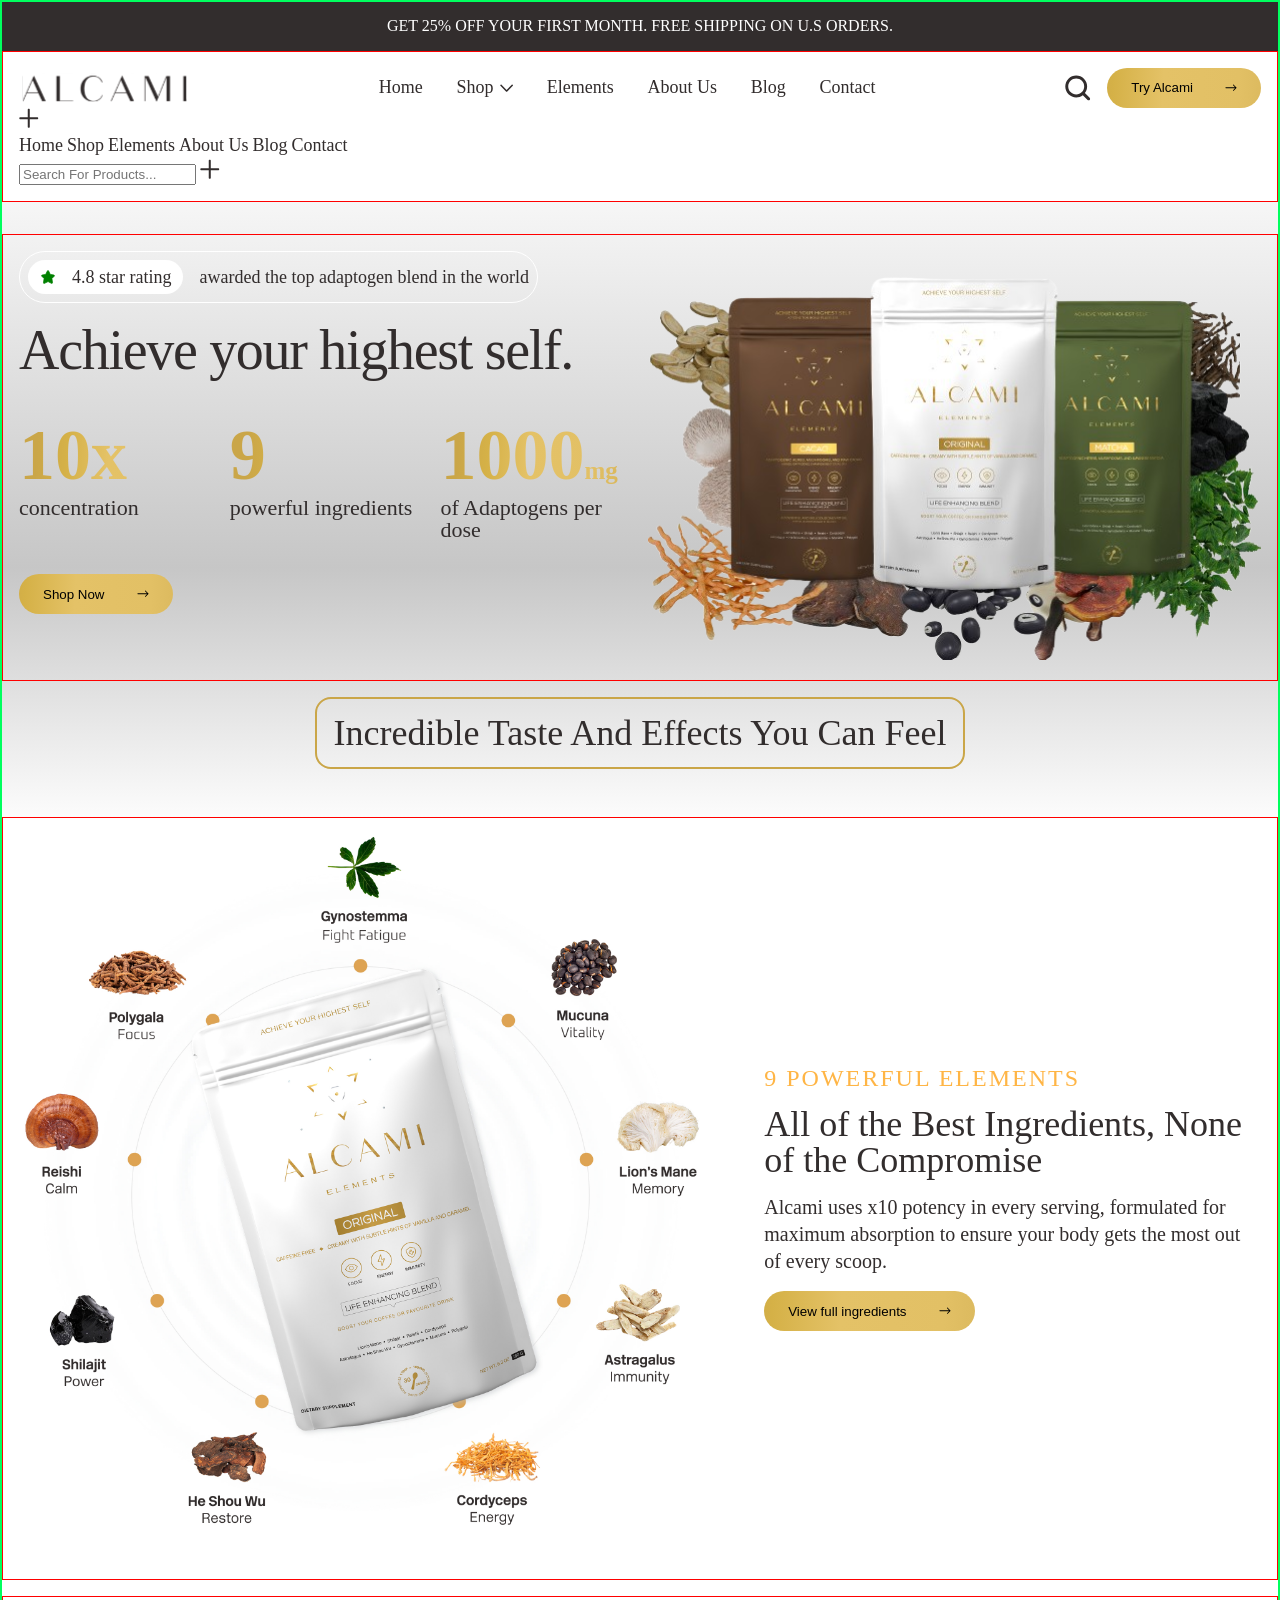
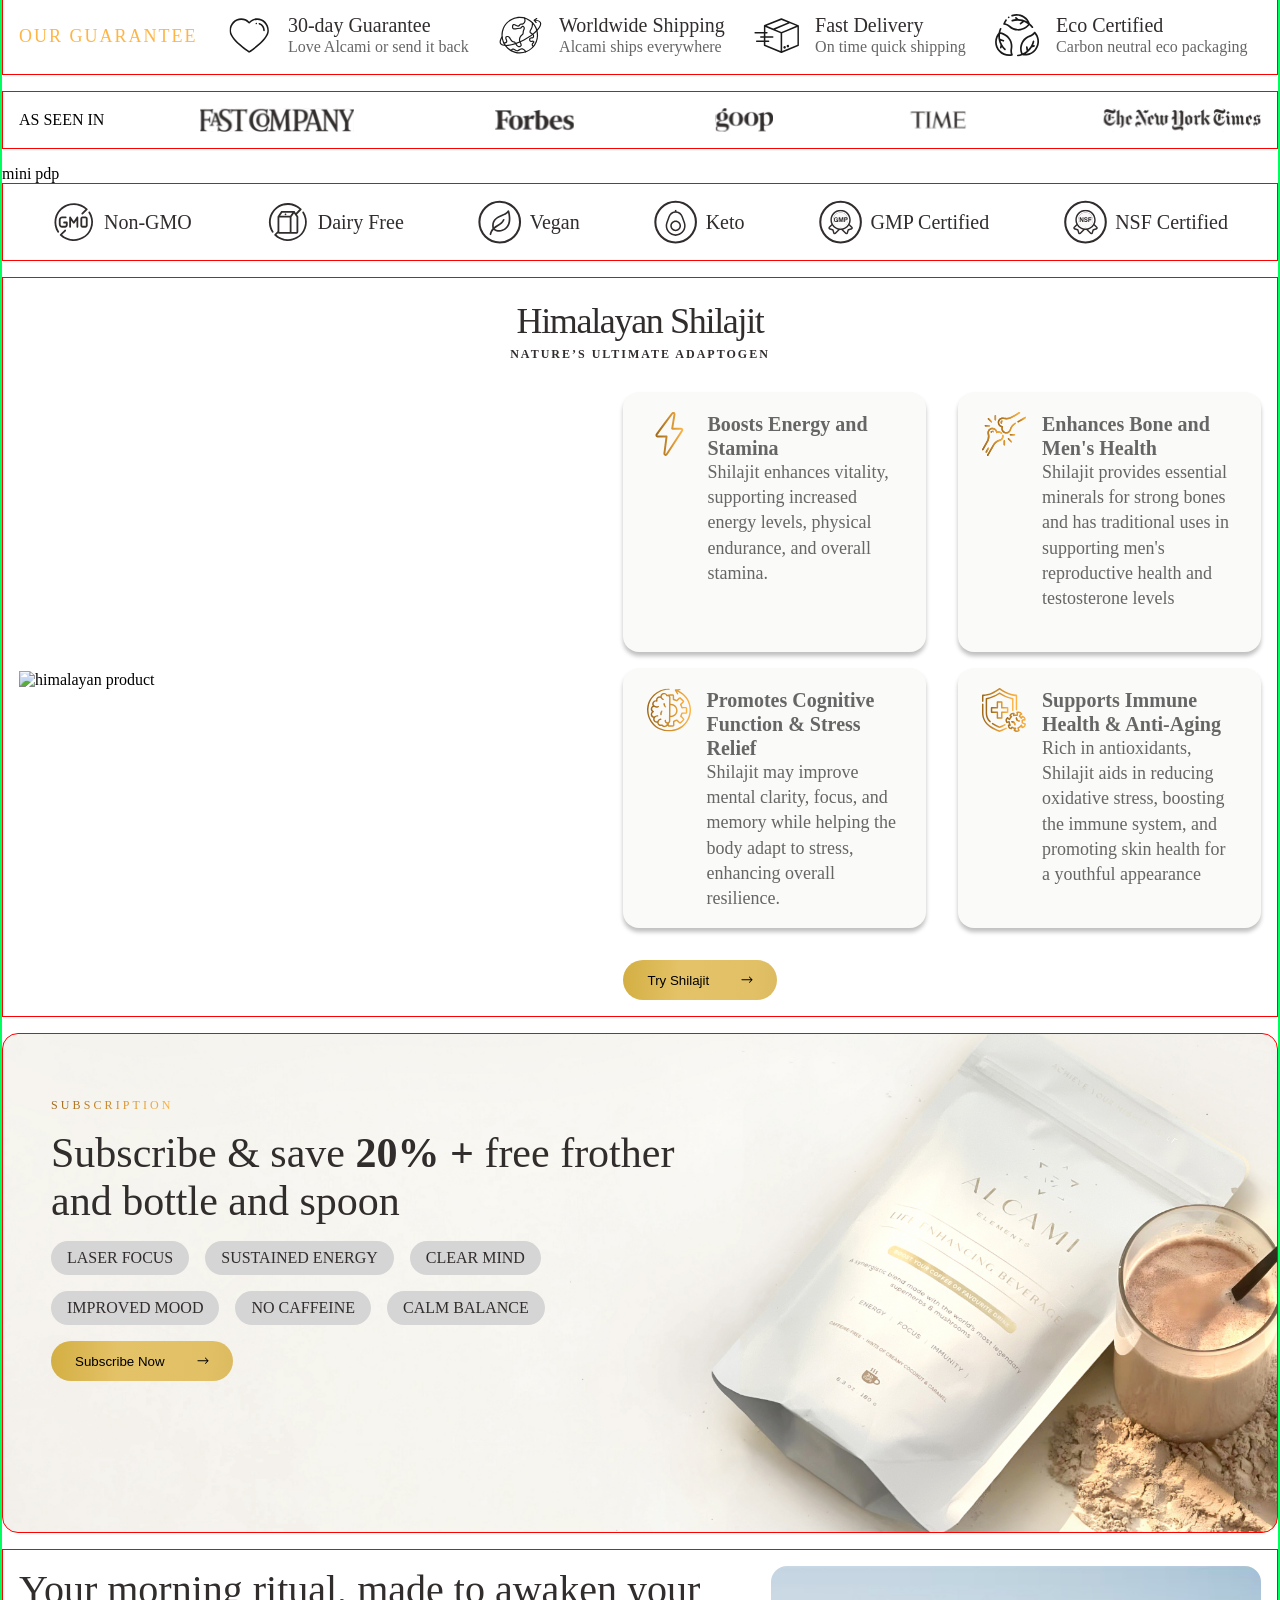
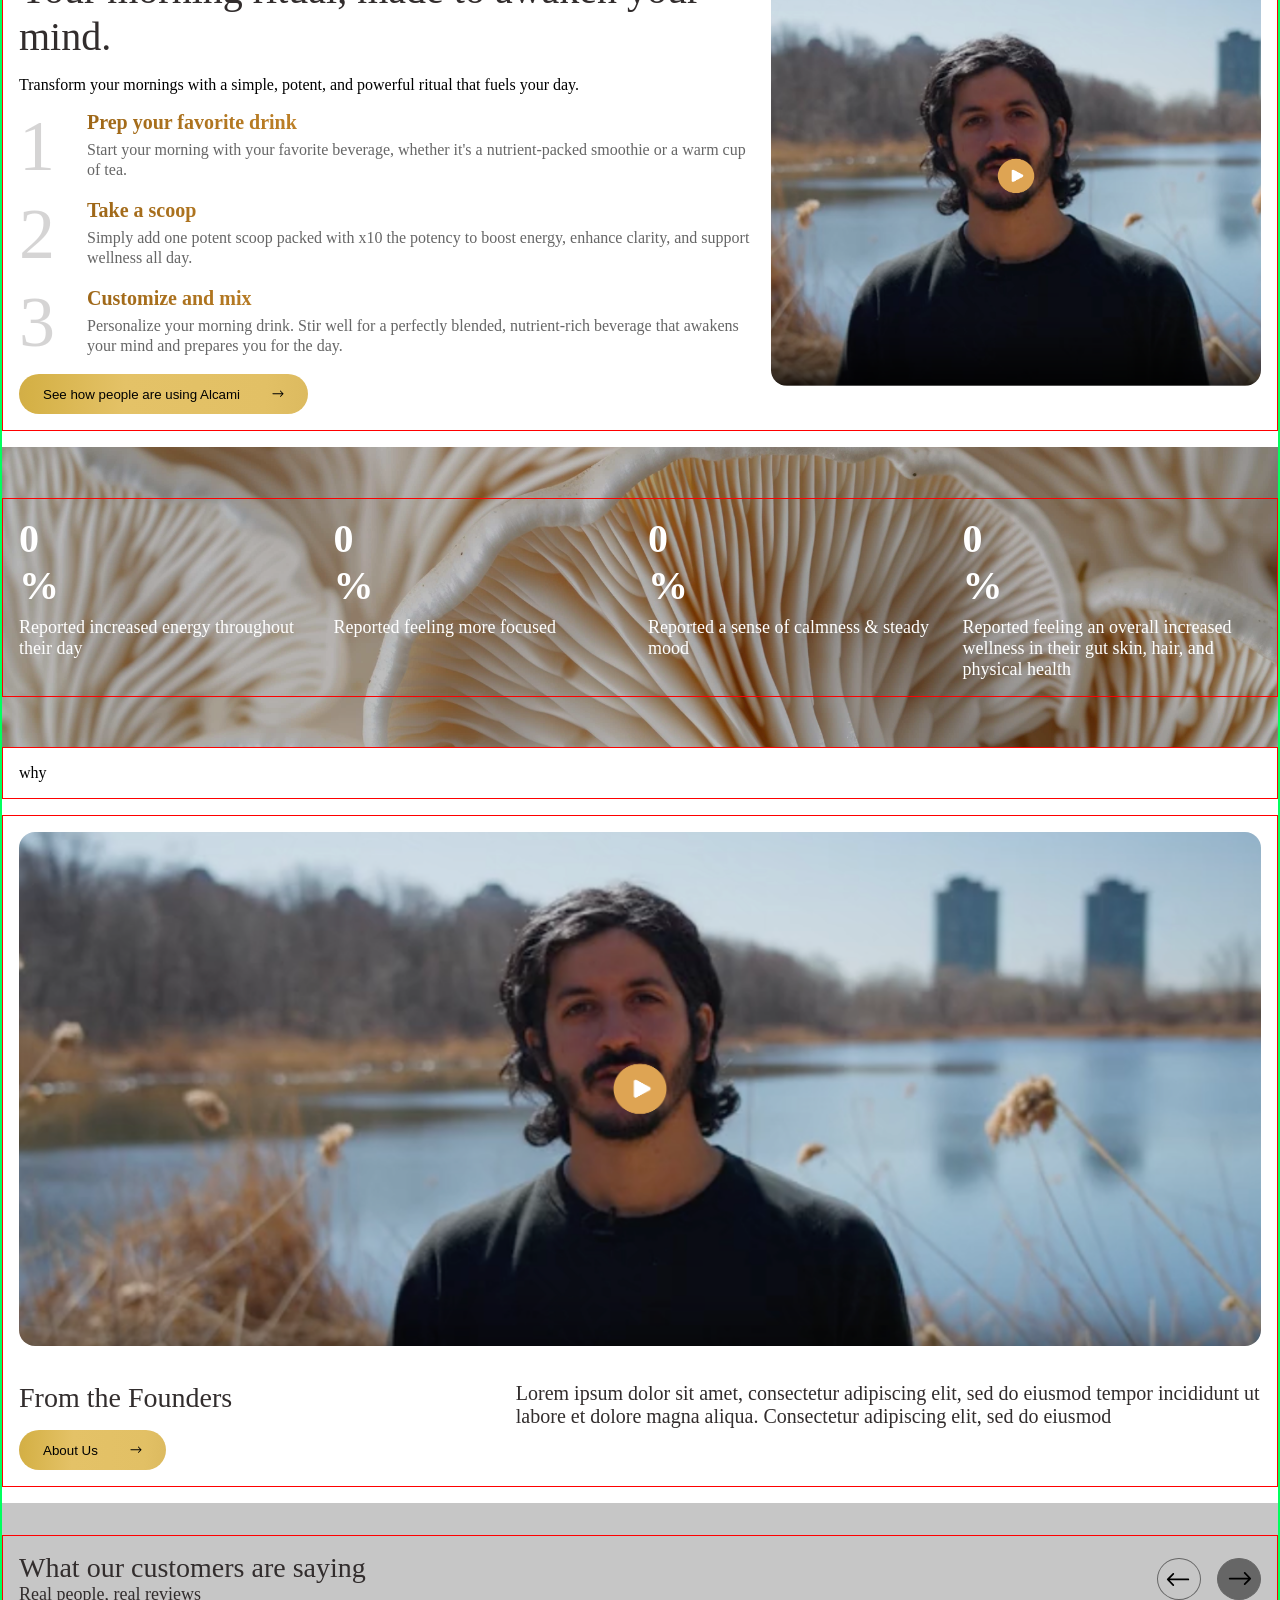
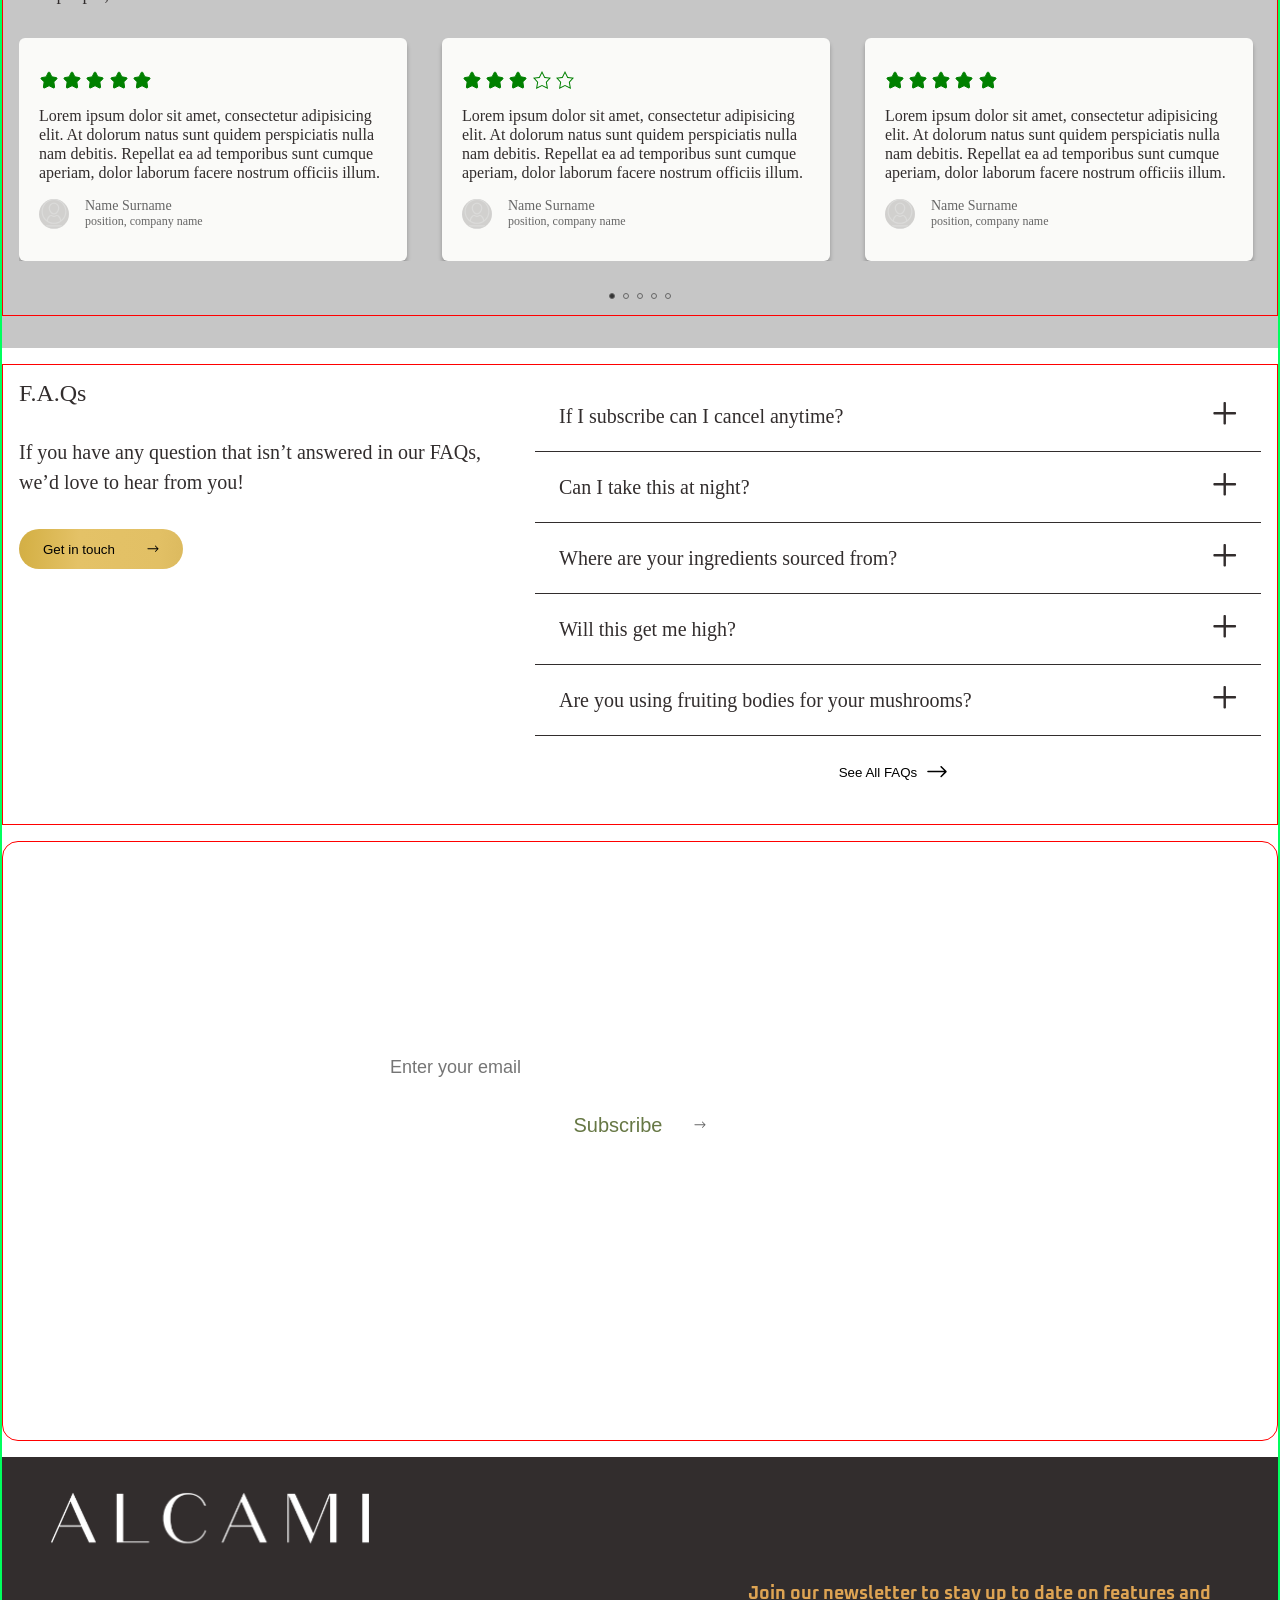
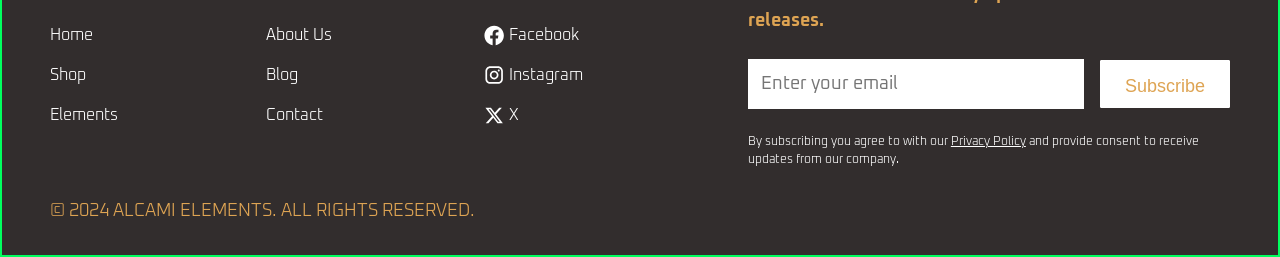
==== commit 693ce325: "fix: percentage responsive" ====
--- a/alcami/index.html
+++ b/alcami/index.html
@@ -366,10 +366,9 @@
     <!-- tutorial end -->
 
     <!-- percentage start -->
-    percentage
     <div id="percentage-bg-wrapper">
         <div id="percentage-bg">
-            <div class="container percentage-flex">
+            <div class="container percentage-grid">
                 <div class="percentage-container">
                     <div>
                         <div class="percentage odometer energy-per">
--- a/alcami/css/index.css
+++ b/alcami/css/index.css
@@ -1001,10 +1001,11 @@
    justify-content: center;
    align-items: center;
 }
-.percentage-flex{
+.percentage-grid{
     width: 100%;
-    display:flex;
-    gap:1rem;
+    display:grid;
+    gap:1rem;
+    grid-template-columns: repeat(4,1fr);
     justify-content:space-between;
     align-items: start;
     margin: auto;
@@ -1015,6 +1016,7 @@
   gap:0.5rem;
   justify-content: start;
   align-items: start;
+  
 }
 .percentage{
   color:var(--secondary);
@@ -1027,6 +1029,12 @@
 .percentage-descrip{
   font-size: var(--sm);
   color:var(--secondary)
+}
+
+@media screen and (max-width:768px){
+    .percentage-grid{
+        grid-template-columns: repeat(2,1fr);
+    }
 }
 
 /* percentage end */
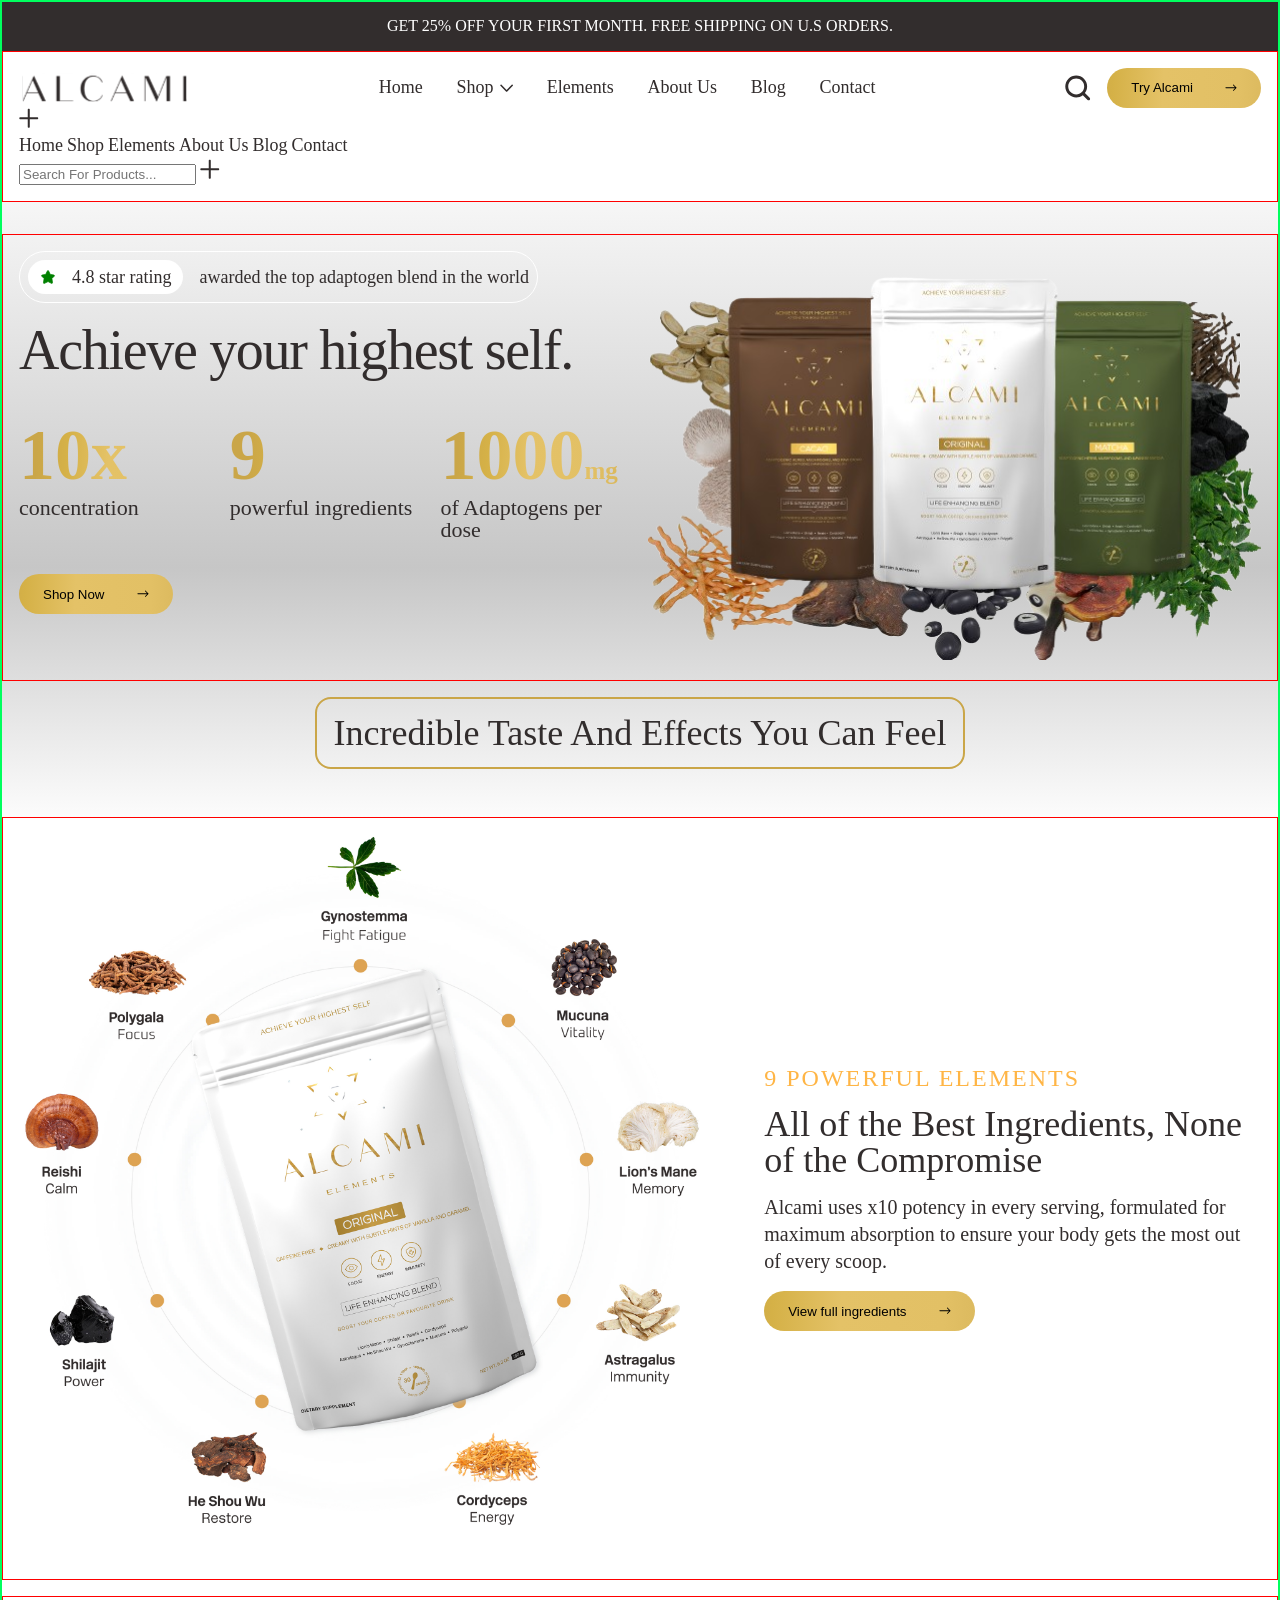
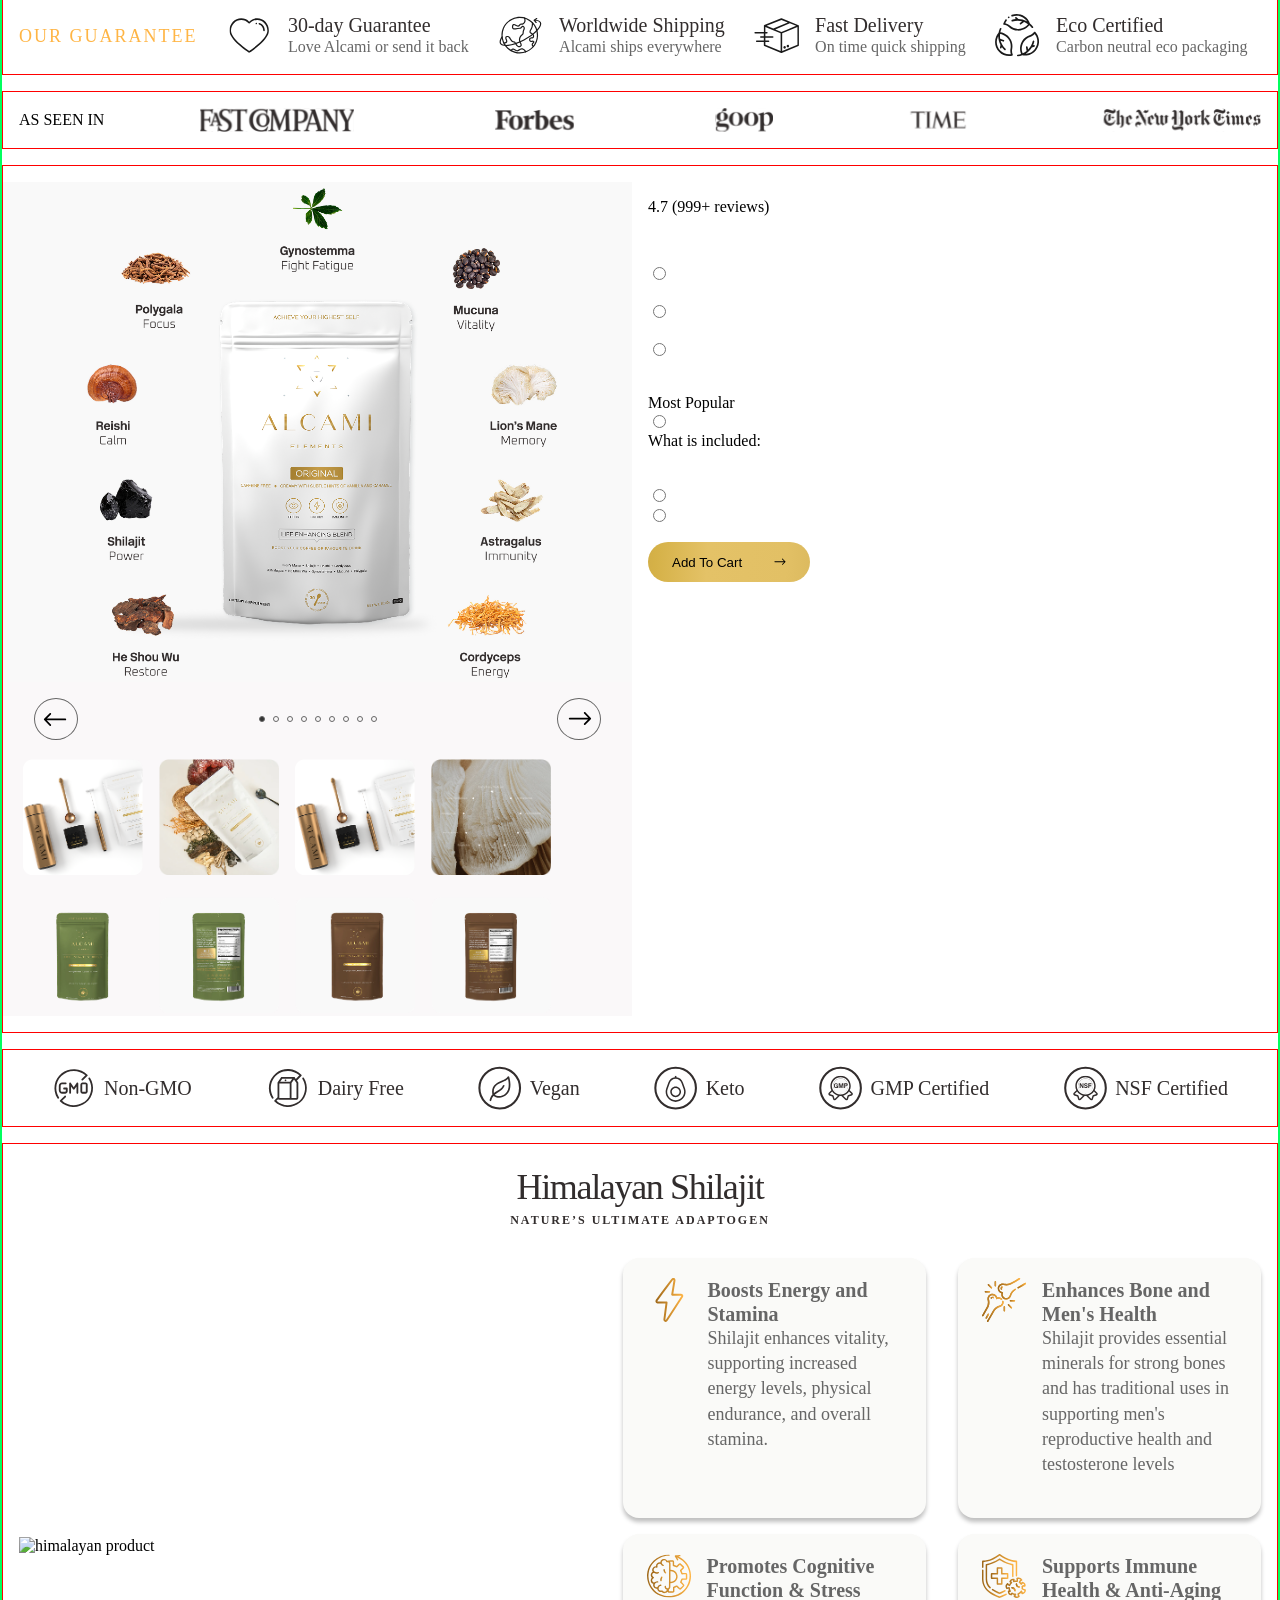
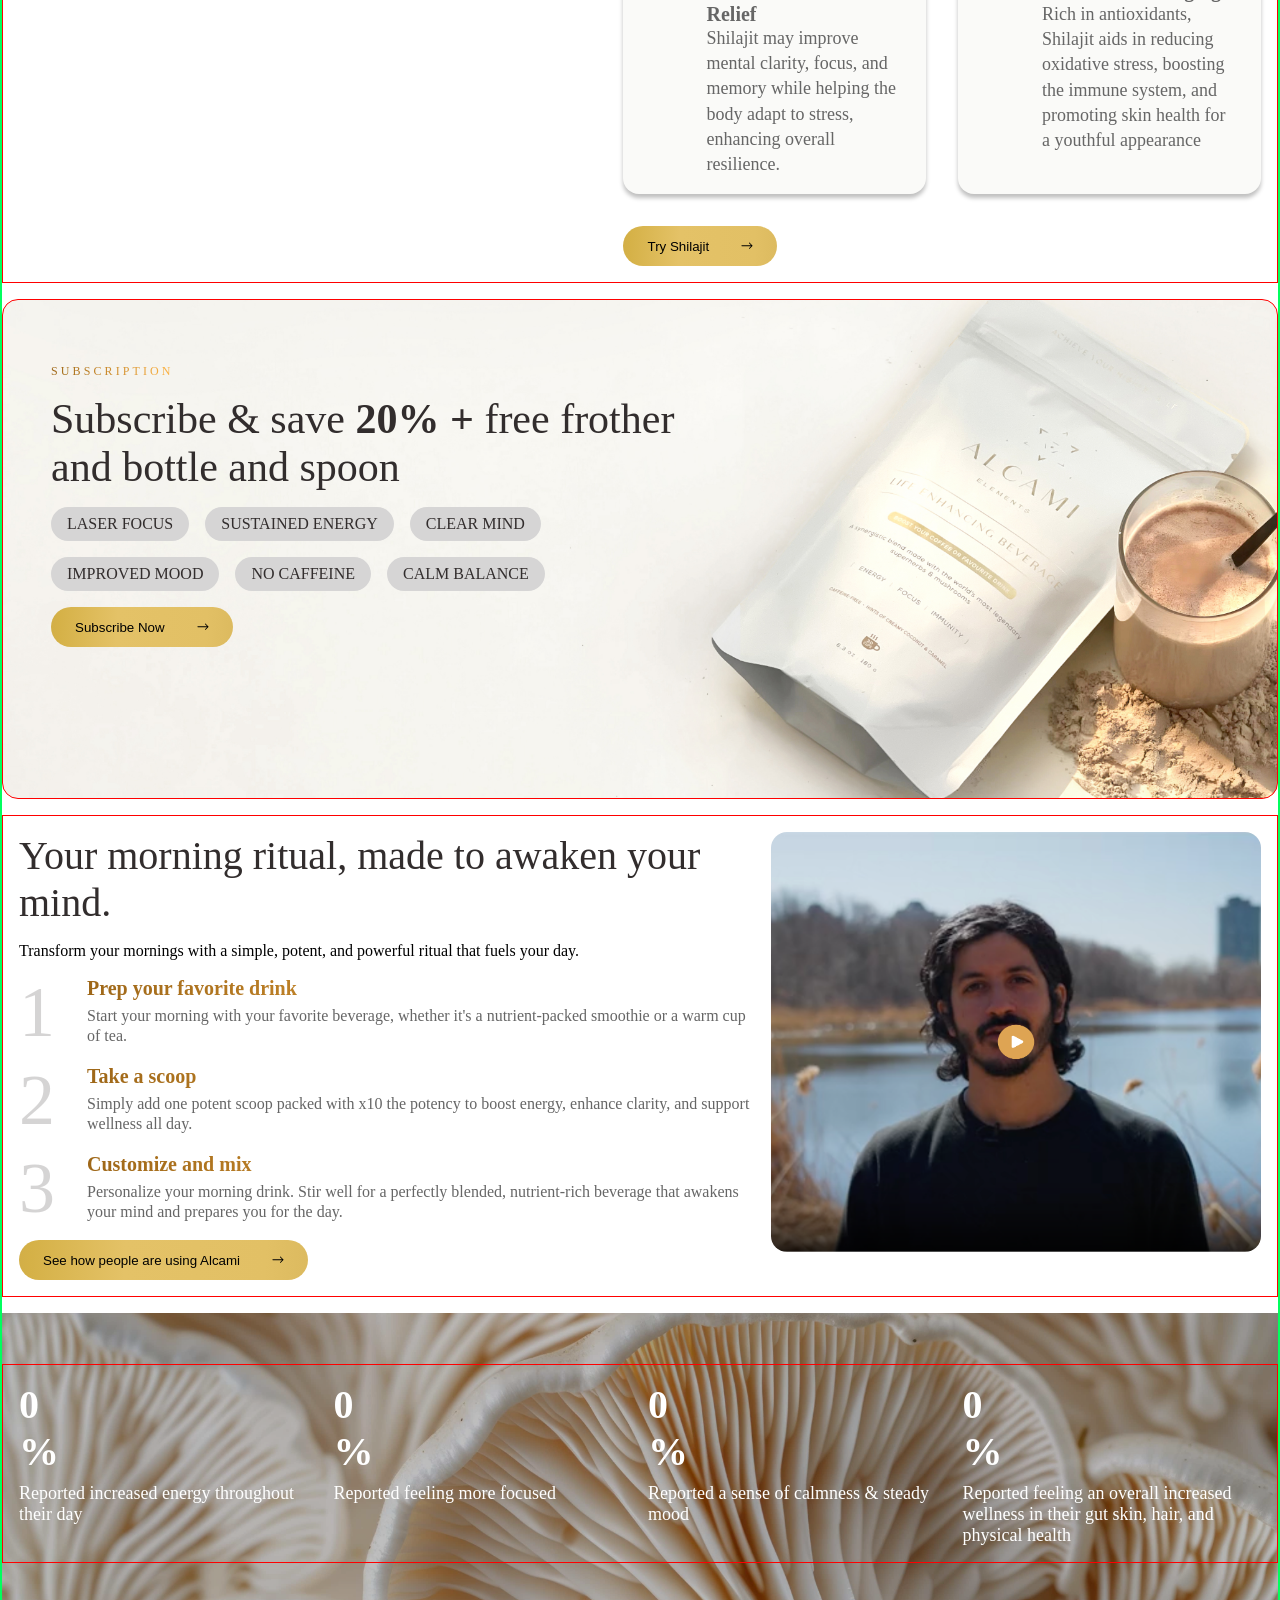
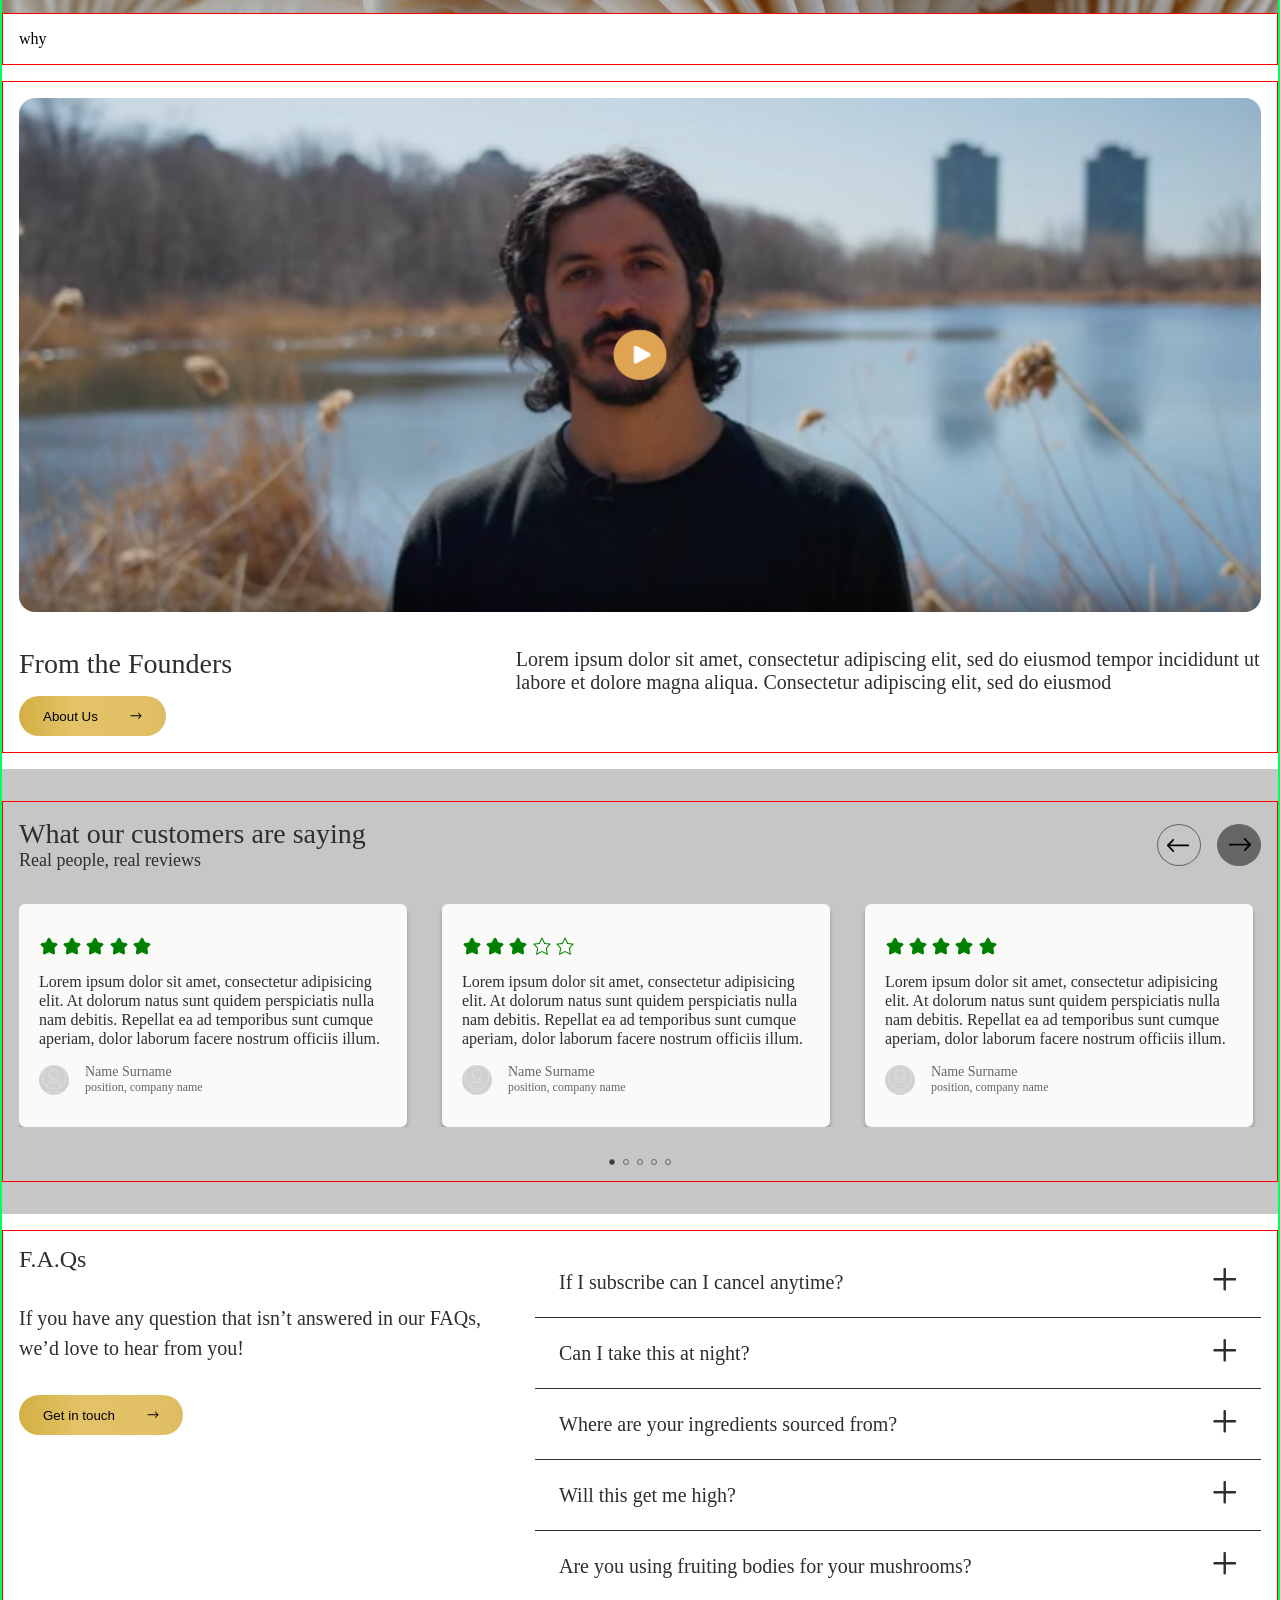
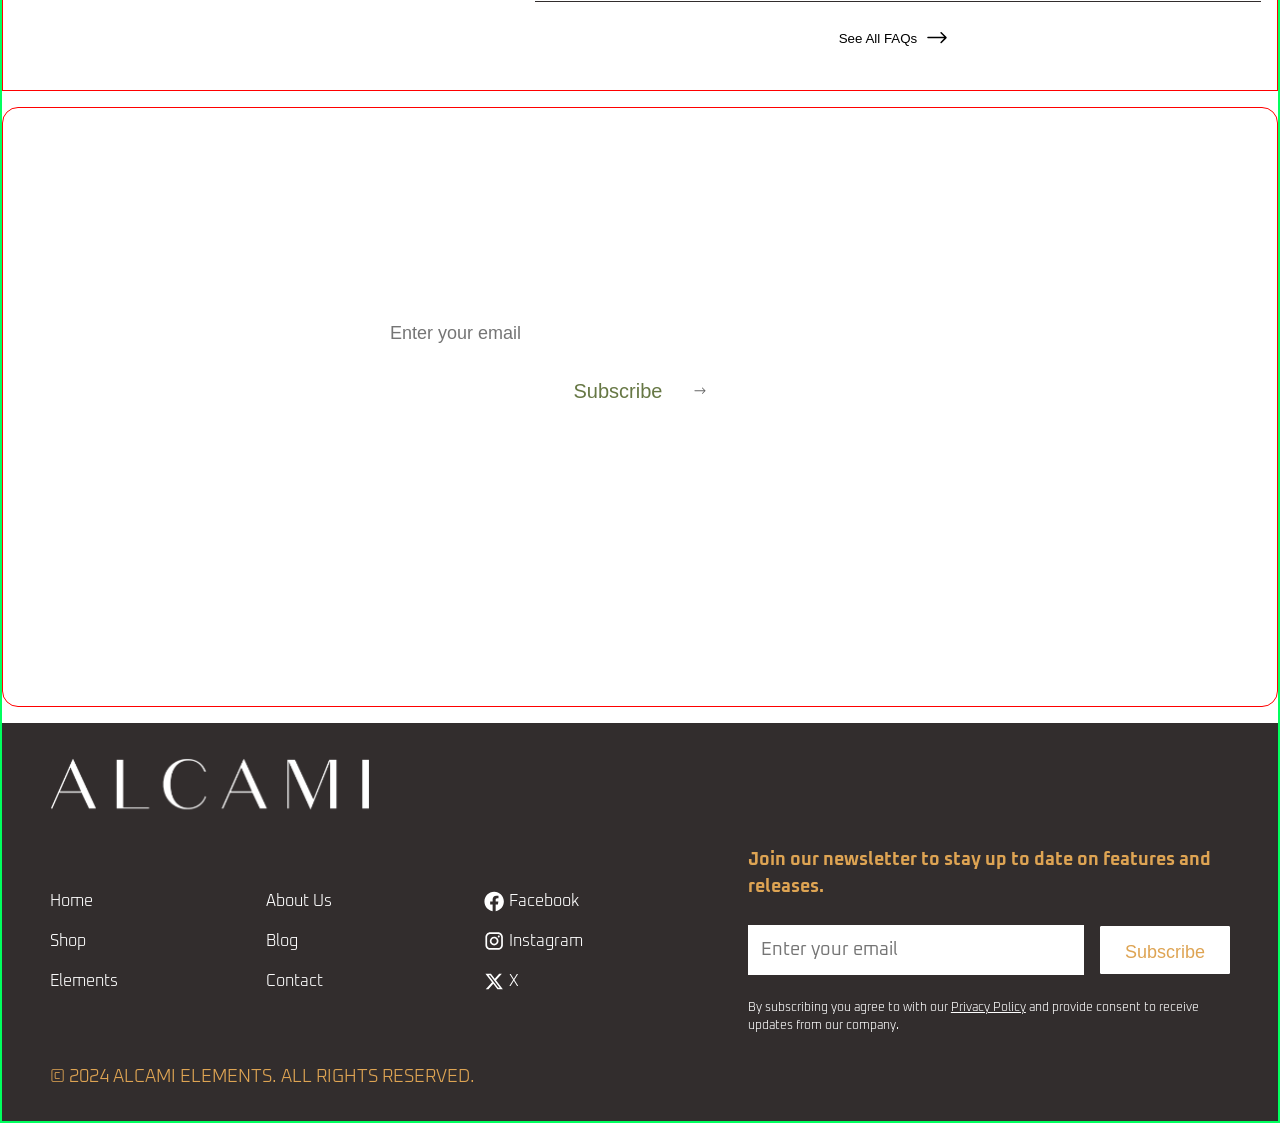
==== commit b834cc7e: "feat: mini pdp carousel" ====
--- a/alcami/index.html
+++ b/alcami/index.html
@@ -210,7 +210,92 @@
     <!-- seen in end -->
 
     <!-- mini product description start -->
-    mini pdp
+    <div class="container mini-pdp-container">
+        <div class="mini-pdp-left">
+            <div class="pdp-main-img"></div>
+            <div class="arrows-dots-container">
+                <div class="arrow pdp-prev"><img src="./assets/svg/right-arrow.svg" alt="prev" class="arrow-icon"></div>
+                <div class="pdp-dots-container"></div>
+                <div class="arrow pdp-next"><img src="./assets/svg/right-arrow.svg" alt="next" class="arrow-icon"></div>
+            </div>
+            <div class="mini-img-grid"></div>
+        </div>
+        <div class="mini-pdp-right">
+            <p id="pdp-title"></p>
+            <div id="review-container">
+                <div class="starts-container"></div>
+                <p class="review-descrip">4.7 (999+ reviews)</p>
+            </div>
+            <p class="dpd-descrip"></p>
+            <p class="category-title"></p>
+            <div class="categories-grid">
+                <div class="flavour-box">
+                    <div class="flavour-type"><input type="radio" name="" id=""></div>
+                    <div class="flavour-img"><img src="" alt=""></div>
+                </div>
+                <div class="flavour-box">
+                    <div class="flavour-type"><input type="radio" name="" id=""></div>
+                    <div class="flavour-img"><img src="" alt=""></div>
+                </div>
+                <div class="flavour-box">
+                    <div class="flavour-type"><input type="radio" name="" id=""></div>
+                    <div class="flavour-img"><img src="" alt=""></div>
+                </div>
+            </div>
+            <div class="other-categories">
+                <div class="most-popular">Most Popular</div>
+                <div class="subscription-container">
+                    <div class="subscription-header">
+                        <input type="radio" name="" id="">
+                        <p class="subscrip-title"></p>
+                        <p class="subscrip-price">
+                            <span class="original-price"></span>
+                        </p>
+                    </div>
+                    <p class="random-text">What is included:</p>
+                    <div class="subscrip-types-container">
+                        <div class="subscrip-type-container">
+                            <p class="subscrip-type"></p>
+                            <img src="" alt="" class="subscrip-img">
+                        </div>
+                        <div class="subscrip-type-container">
+                            <p class="subscrip-type"></p>
+                            <img src="" alt="" class="subscrip-img">
+                        </div>
+                    </div>
+                    <p class="subscrip-rules"></p>
+                    <p class="subscrip-rules"></p>
+                    <p class="subscrip-rules"></p>
+                    <p class="subscrip-rules"></p>
+                    <p class="subscrip-rules"></p>
+                    <p class="subscrip-rules"></p>
+                </div>
+                <div class="subscription-container">
+                    <div class="subscription-header">
+                        <input type="radio" name="" id="">
+                        <p class="subscrip-title"></p>
+                        <p class="subscrip-price">
+                            <span class="original-price"></span>
+                        </p>
+                    </div>
+                </div>
+                <div class="subscription-container">
+                    <div class="subscription-header">
+                        <input type="radio" name="" id="">
+                        <p class="subscrip-title"></p>
+                        <p class="subscrip-price">
+                            <span class="original-price"></span>
+                        </p>
+                    </div>
+                </div>
+            </div>
+            <button class="primary-button">
+                <p class="button-text">Add To Cart</p>
+                <img src="./assets/svg/right-arrow.svg" alt="right-arrow" class="button-arrow">
+            </button>
+        </div>
+    </div>
+
     <!-- mini product description end -->
 
     <!-- certificates start -->
@@ -626,4 +711,97 @@
 <script src="./js/header.js"></script>
 <script src="./js/video.js"></script>
 <script src="./js/review-carousel.js"></script>
-<script src="./js/percentage-odometer.js"></script>+<script src="./js/percentage-odometer.js"></script>
+
+<script>
+    var pdpImagesSrc = [
+        "./assets/svg/product.png",
+        "./assets/svg/mini-img1.png",
+        "./assets/svg/mini-img2.png",
+        "./assets/svg/mini-img3.png",
+        "./assets/svg/mini-img4.png",
+        "./assets/svg/flavour2-1.png",
+        "./assets/svg/flavour2-2.png",
+        "./assets/svg/flavour3-1.png",
+        "./assets/svg/flavour3-2.png"
+    ];
+
+    var productPreviewIndex = 0;
+    function pdpImagesMapping() {
+        var pdpMainImg = document.querySelector(".pdp-main-img");
+        var miniImgGrid = document.querySelector(".mini-img-grid");
+        pdpMainImg.innerHTML = "";
+        miniImgGrid.innerHTML = "";
+
+        var mainImg = document.createElement("img");
+        mainImg.setAttribute("class", "main-img");
+        // mainImg.src = pdpImagesSrc[productPreviewIndex];
+
+
+        // var remainingImages = pdpImagesMapping?.filter((_, ind) => ind !== productPreviewIndex);
+        pdpImagesSrc?.forEach((img, ind) => {
+            var miniImg = document.createElement("img");
+            miniImg.setAttribute("class", "mini-img");
+            miniImg.addEventListener("click", function () {
+                productPreviewIndex = ind;
+                pdpImagesMapping()
+            })
+            if (ind !== productPreviewIndex) {
+                miniImg.src = pdpImagesSrc[ind];
+                miniImgGrid.append(miniImg)
+            } else {
+                mainImg.src = pdpImagesSrc[ind];
+                pdpMainImg.append(mainImg);
+            }
+        })
+
+    }
+    function dotsMapping() {
+        document.getElementsByClassName("pdp-dots-container")[0].innerText = "";
+        for (let j = 0; j < 9; j++) {
+            var dot = document.createElement("div");
+            dot.addEventListener("click", function () {
+                productPreviewIndex = j;
+                dotsMapping();
+                pdpImagesMapping();
+            })
+            dot.setAttribute("class", "dot")
+            if (j === productPreviewIndex) {
+                dot.style.background = "#333"
+            } else {
+                dot.style.background = "none"
+            }
+            document.getElementsByClassName("pdp-dots-container")[0].append(dot)
+        }
+    }
+
+    var prevArrow = document.querySelector(".pdp-prev");
+    var nextArrow = document.querySelector(".pdp-next");
+
+    nextArrow.addEventListener("click", function () {
+        productPreviewIndex < pdpImagesSrc?.length ? productPreviewIndex += 1 : productPreviewIndex;
+        if (productPreviewIndex > pdpImagesSrc?.length - 1) {
+            nextArrow.style.background = "none";
+        } else {
+            nextArrow.style.background = "#666";
+        }
+        prevArrow.style.background = "#666";
+        dotsMapping();
+        pdpImagesMapping();
+    })
+
+    prevArrow.addEventListener("click", function () {
+        productPreviewIndex > 0 ? productPreviewIndex -= 1 : productPreviewIndex;
+        if (productPreviewIndex === 0) {
+            prevArrow.style.background = "none";
+        } else {
+            prevArrow.style.background = "#666";
+        }
+        nextArrow.style.background = "#666";
+        dotsMapping();
+        pdpImagesMapping();
+    })
+
+    dotsMapping();
+    pdpImagesMapping();
+</script>
--- a/alcami/css/index.css
+++ b/alcami/css/index.css
@@ -624,6 +624,76 @@
 }
 /* seen in end */
 
+/* pdp start */
+.mini-pdp-container{
+    display:grid;
+    grid-template-columns: repeat(2,1fr);
+    gap:1rem;
+    padding: 1rem 0rem;
+}
+.mini-pdp-left,
+.mini-pdp-right{
+   display:flex;
+   gap:1rem;
+   flex-direction: column;
+   align-items: start;
+   justify-content: start;
+}
+.mini-pdp-left{
+    background-color: rgba(250, 248, 249, 0.984);
+}
+.pdp-main-img{
+    width: 100%;
+    height: 500px;
+}
+.main-img{
+    width: 100%;
+    height: 100%;
+    object-fit: cover;
+}
+ .mini-img-grid{
+    width: 90%;
+    display: grid;
+    gap:1rem;
+    grid-template-columns: repeat(4,120px);
+    row-gap: 1rem;
+    justify-content: center;
+ }
+ .mini-img{
+    width: 100%;
+    height: 120px;
+    object-fit: contain;
+    border-radius:4px;
+    cursor: pointer;
+    border:1px solid transparent;
+ }
+ .mini-img:hover{
+   border:1px solid var(--heading-color)
+ }
+ .arrows-dots-container{
+    width: 90%;
+    display:flex;
+    justify-content: space-between;
+    margin:auto;
+ }
+.pdp-dots-container{ 
+    display: flex;
+    gap:0.5rem;
+ align-items: center;
+ justify-content: start;
+ width:fit-content;
+ margin:auto;
+}
+.pdp-dots-container .dot{
+    cursor: pointer;
+}
+ .pdp-prev{
+    transform: rotate(180deg);
+ }
+
+ 
+/* pdp end */
+
 /* certificates start */
 #certificates-flex{
     width: 100%;
@@ -1070,6 +1140,8 @@
     justify-content: start;
 }
 .arrow{
+    width: fit-content;
+    height: fit-content;
    border:1px solid #666;
    border-radius:50%;
    padding:6px 8px 4px 10px;
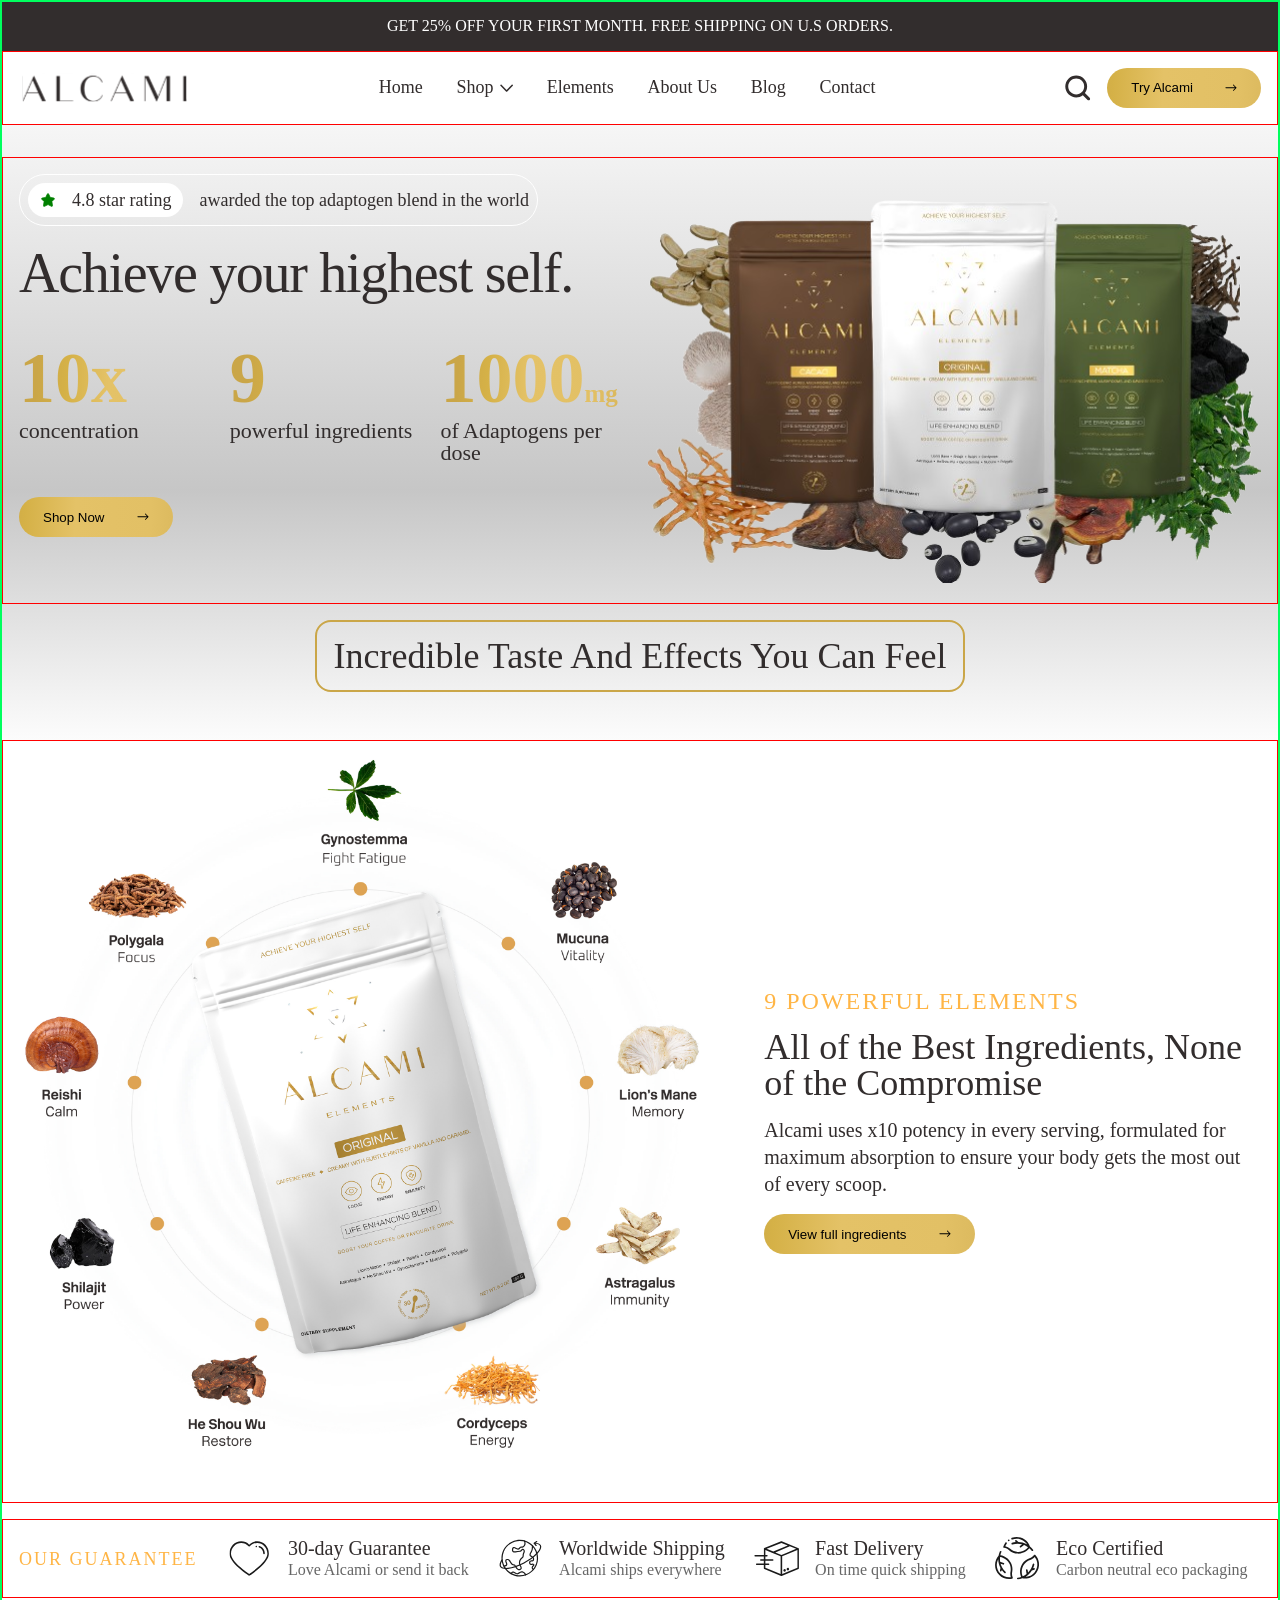
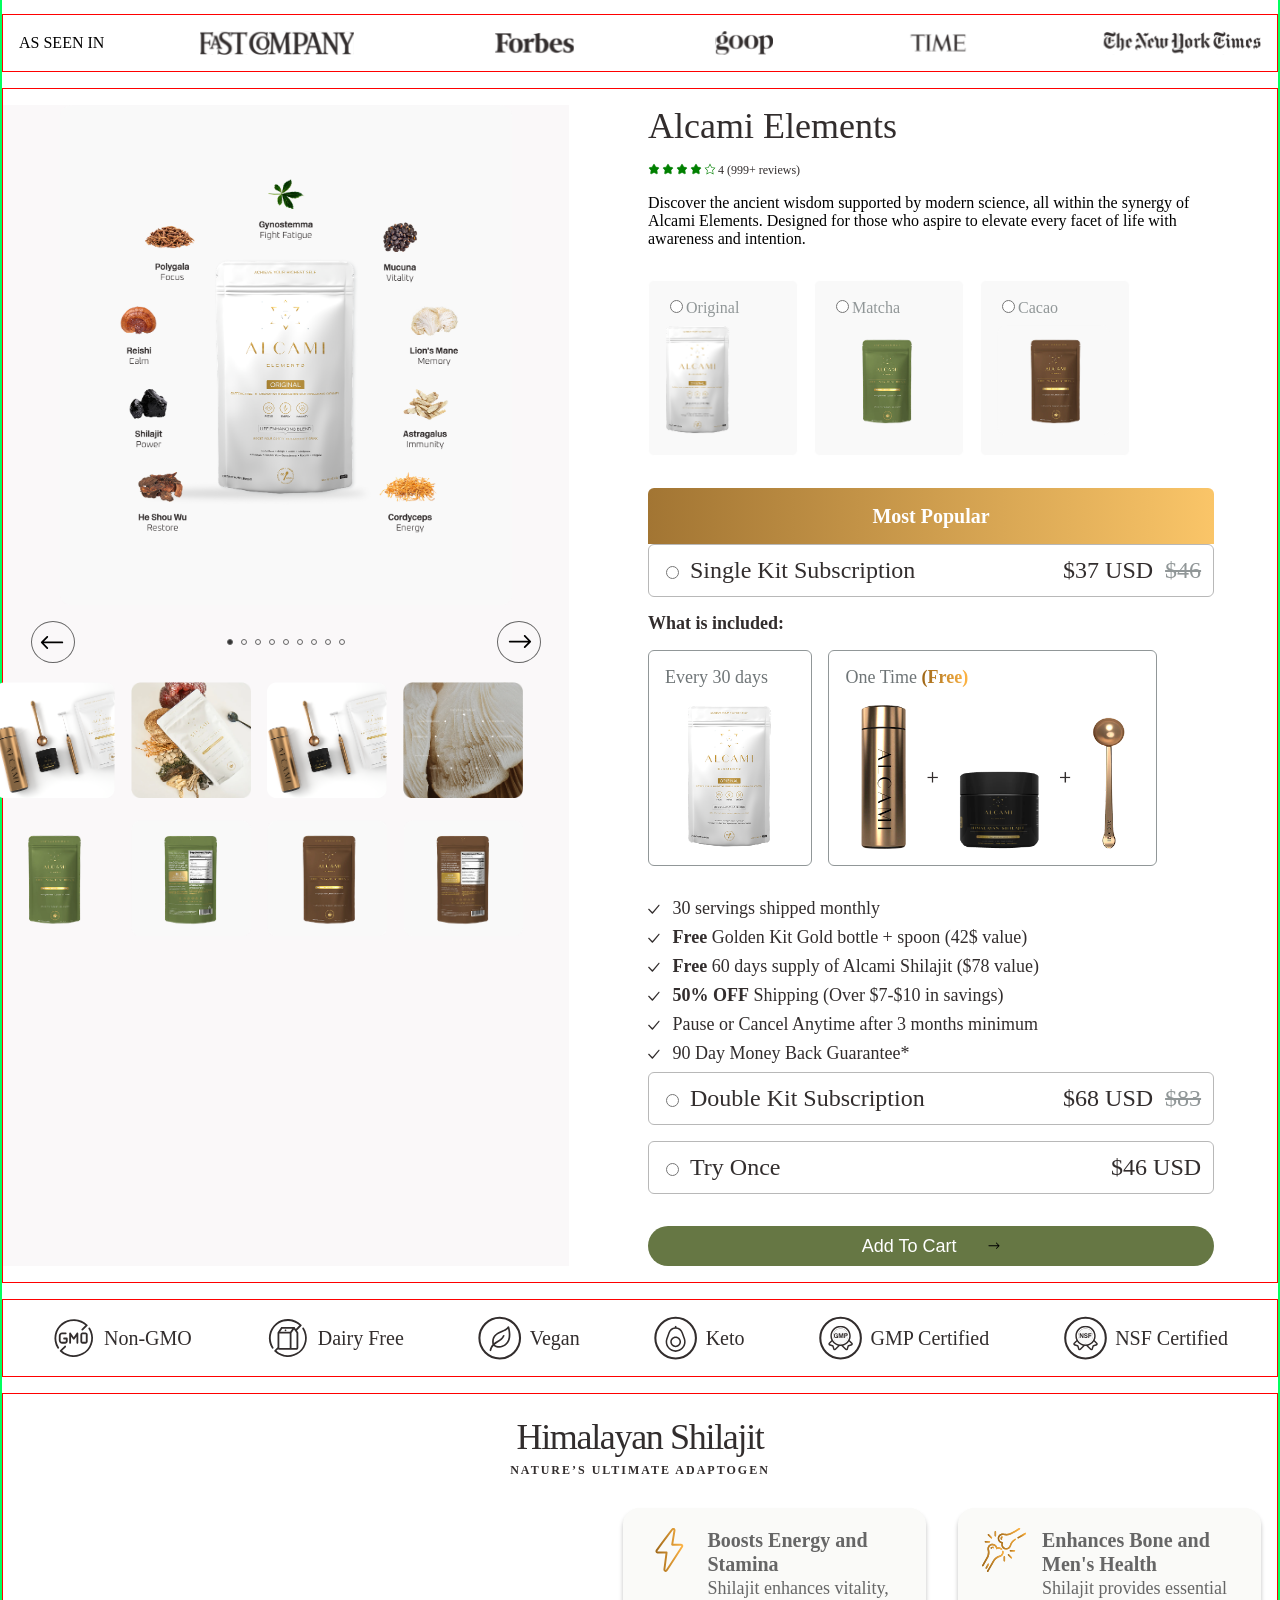
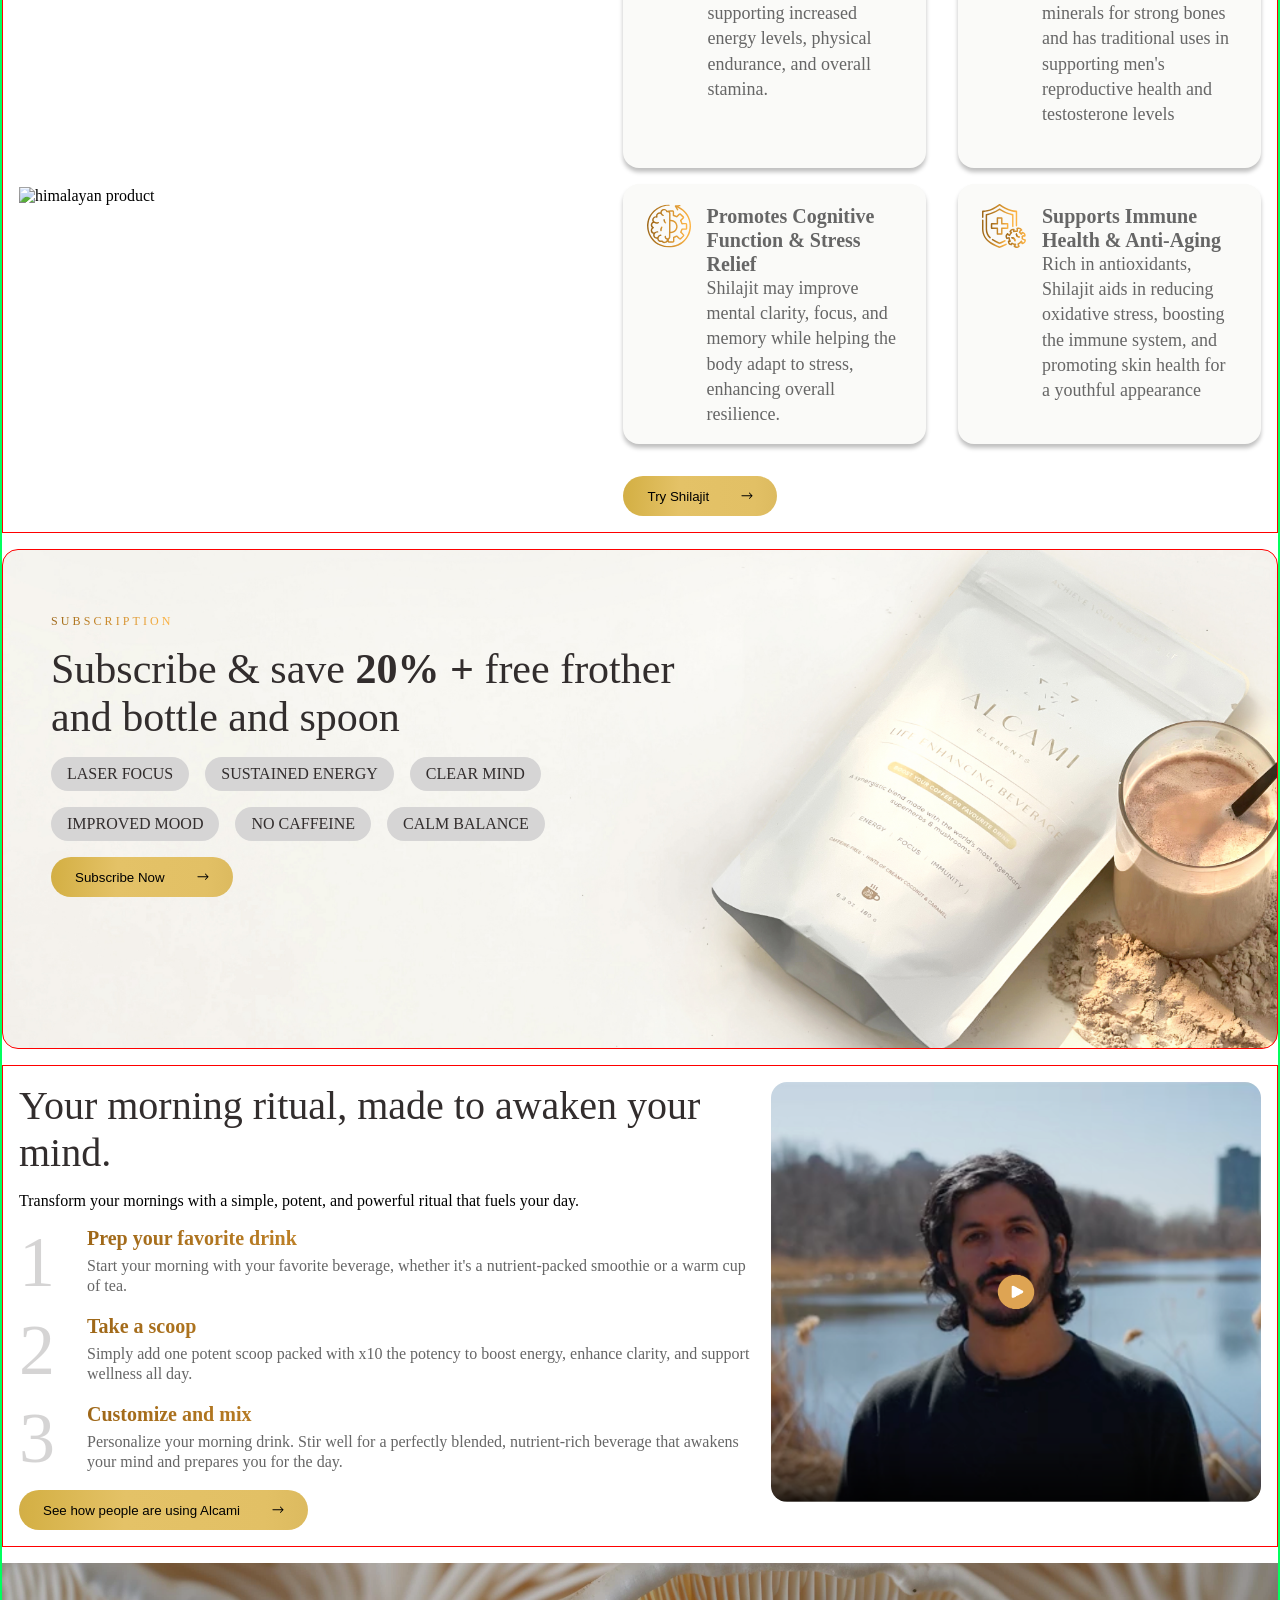
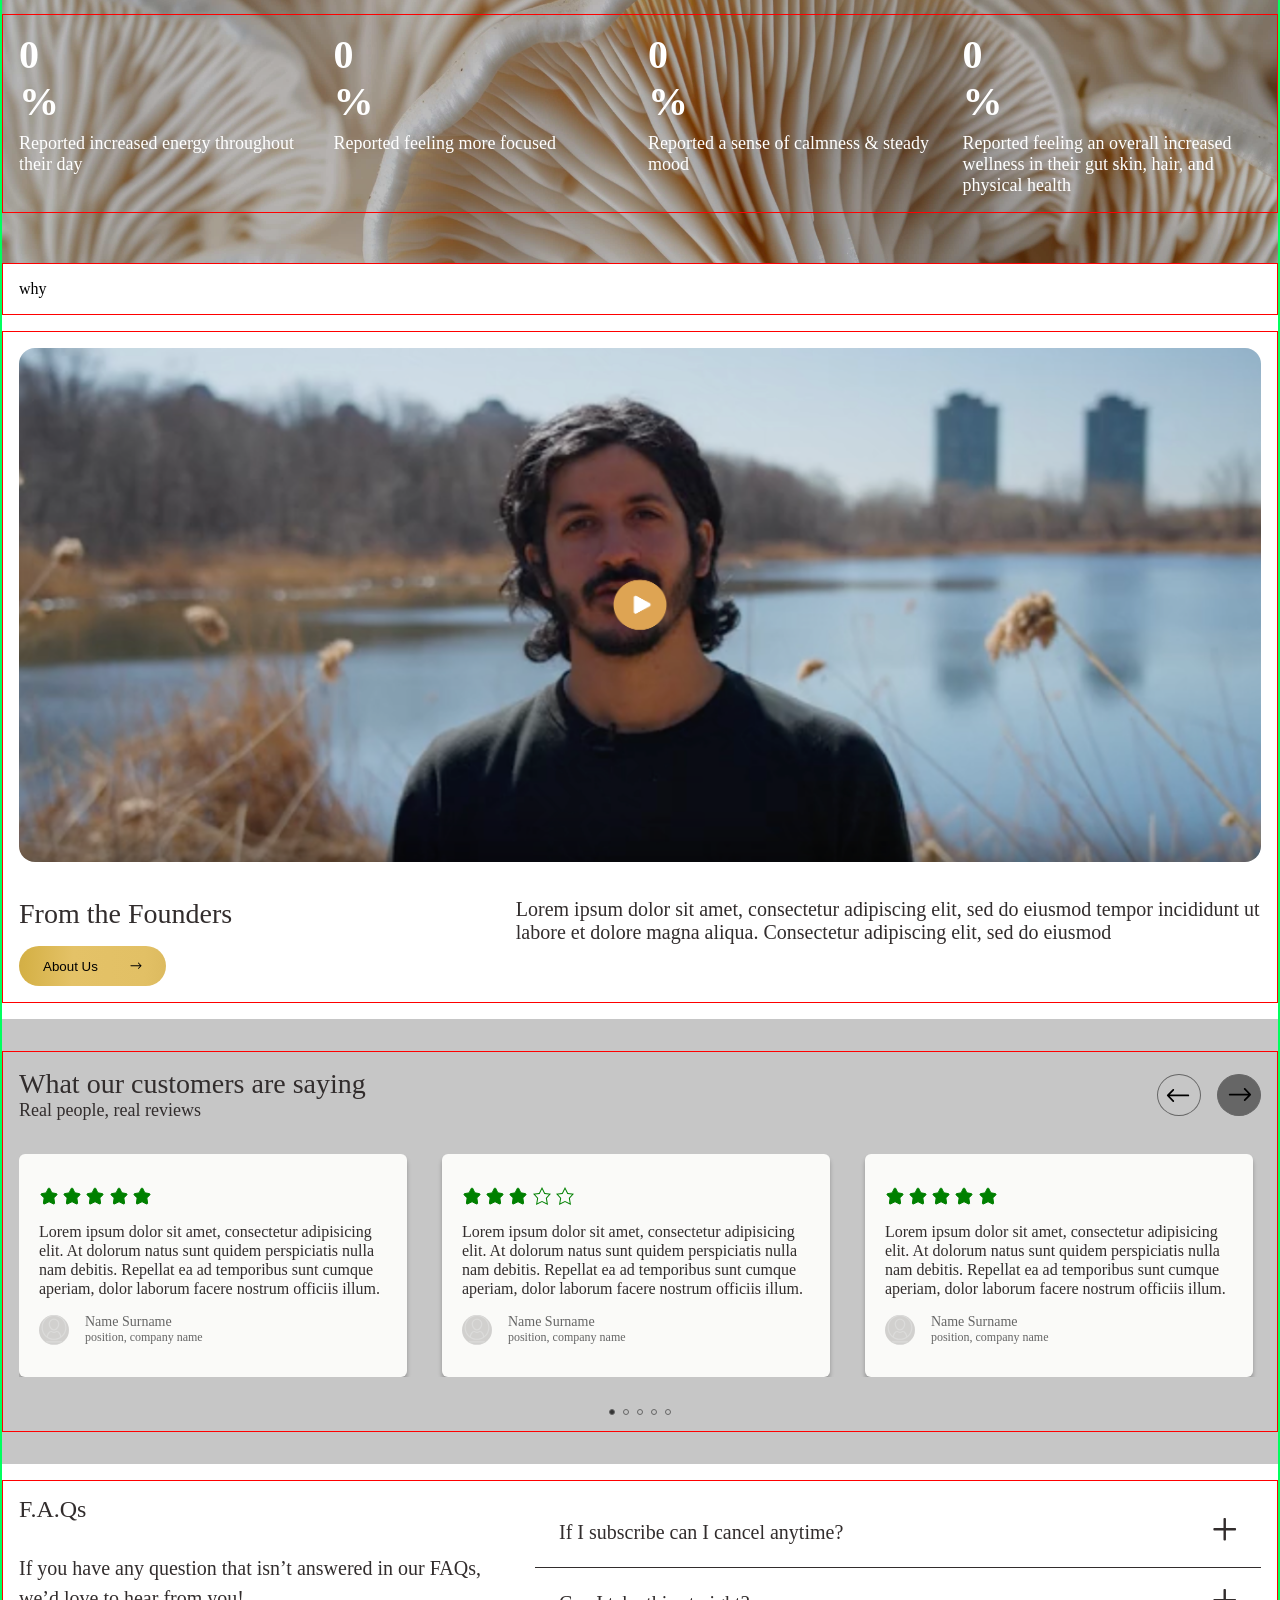
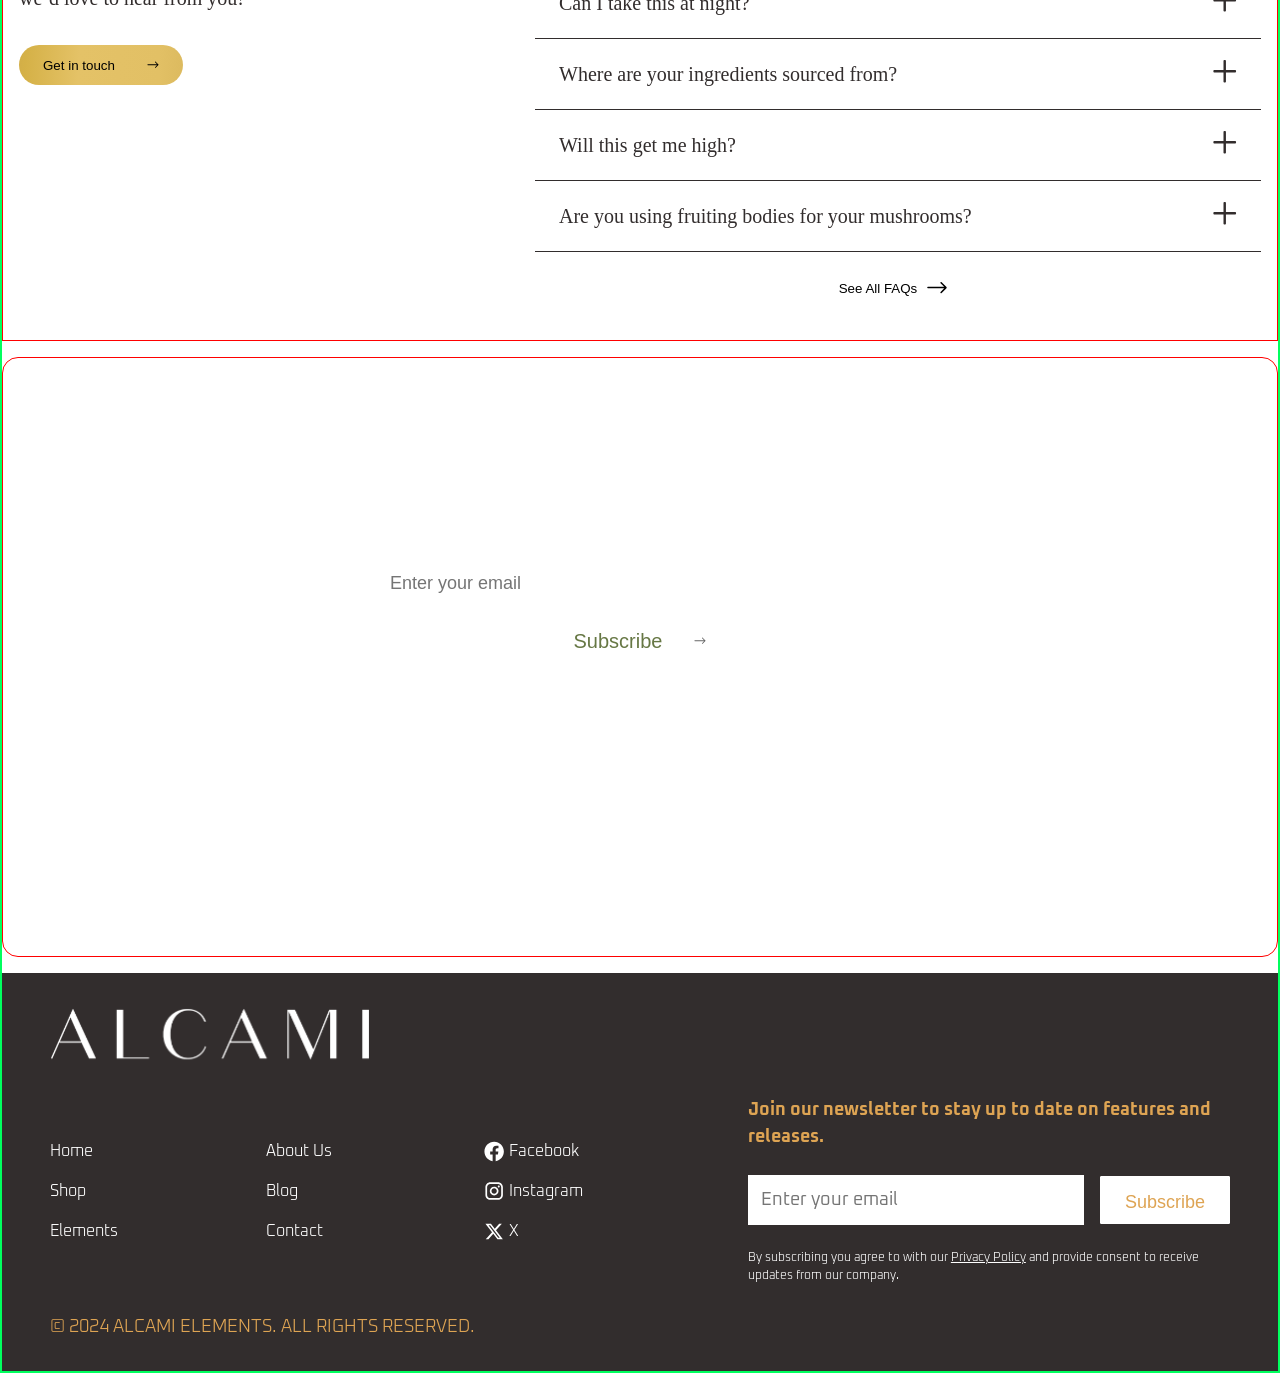
==== commit 8d9d9e7a: "feat: mini pdp ui" ====
--- a/alcami/index.html
+++ b/alcami/index.html
@@ -221,75 +221,109 @@
             <div class="mini-img-grid"></div>
         </div>
         <div class="mini-pdp-right">
-            <p id="pdp-title"></p>
+            <p id="pdp-title">Alcami Elements</p>
             <div id="review-container">
-                <div class="starts-container"></div>
-                <p class="review-descrip">4.7 (999+ reviews)</p>
-            </div>
-            <p class="dpd-descrip"></p>
+                <div class="stars-container">
+                    <img src="./assets/svg/star-filled.svg" alt="star" class="star-icon">
+                    <img src="./assets/svg/star-filled.svg" alt="star" class="star-icon">
+                    <img src="./assets/svg/star-filled.svg" alt="star" class="star-icon">
+                    <img src="./assets/svg/star-filled.svg" alt="star" class="star-icon">
+                    <img src="./assets/svg/star-empty.svg" alt="star" class="star-icon">
+                    <p class="review-descrip">4 (999+ reviews)</p>
+                </div>
+            </div>
+            <p class="dpd-descrip">Discover the ancient wisdom supported by modern science, all within the synergy of
+                Alcami Elements. Designed for those who aspire to elevate every facet of life with awareness and
+                intention.</p>
             <p class="category-title"></p>
             <div class="categories-grid">
                 <div class="flavour-box">
-                    <div class="flavour-type"><input type="radio" name="" id=""></div>
-                    <div class="flavour-img"><img src="" alt=""></div>
+                    <div class="flavour-type"><input type="radio" name="original" id="">Original</div>
+                    <div class="flavour-img"><img src="./assets/svg/flavour1.png" alt="original"></div>
                 </div>
                 <div class="flavour-box">
-                    <div class="flavour-type"><input type="radio" name="" id=""></div>
-                    <div class="flavour-img"><img src="" alt=""></div>
+                    <div class="flavour-type"><input type="radio" name="macho" id="">Matcha</div>
+                    <div class="flavour-img"><img src="./assets/svg/flavour2-1.png" alt="matcha"></div>
                 </div>
                 <div class="flavour-box">
-                    <div class="flavour-type"><input type="radio" name="" id=""></div>
-                    <div class="flavour-img"><img src="" alt=""></div>
+                    <div class="flavour-type"><input type="radio" name="cacao" id="">Cacao</div>
+                    <div class="flavour-img"><img src="./assets/svg/flavour3-1.png" alt="cacao"></div>
                 </div>
             </div>
             <div class="other-categories">
                 <div class="most-popular">Most Popular</div>
                 <div class="subscription-container">
                     <div class="subscription-header">
-                        <input type="radio" name="" id="">
-                        <p class="subscrip-title"></p>
+                        <div class="subscrip-left">
+                            <input type="radio" name="" id="">
+                            <p class="subscrip-title">Single Kit Subscription</p>
+                        </div>
                         <p class="subscrip-price">
-                            <span class="original-price"></span>
+                            <span class="discount-price">$37 USD</span>
+                            <span class="original-price">$46</span>
                         </p>
                     </div>
                     <p class="random-text">What is included:</p>
                     <div class="subscrip-types-container">
                         <div class="subscrip-type-container">
-                            <p class="subscrip-type"></p>
-                            <img src="" alt="" class="subscrip-img">
+                            <p class="subscrip-type">Every 30 days</p>
+                            <img src="./assets/svg/flavour1.png" alt="30days" class="subscrip-img">
                         </div>
                         <div class="subscrip-type-container">
-                            <p class="subscrip-type"></p>
-                            <img src="" alt="" class="subscrip-img">
-                        </div>
-                    </div>
-                    <p class="subscrip-rules"></p>
-                    <p class="subscrip-rules"></p>
-                    <p class="subscrip-rules"></p>
-                    <p class="subscrip-rules"></p>
-                    <p class="subscrip-rules"></p>
-                    <p class="subscrip-rules"></p>
+                            <p class="subscrip-type">One Time <span>(Free)</span></p>
+                            <img src="./assets/svg/subscription-2.png" alt="one time" class="subscrip-img">
+                        </div>
+                    </div>
+                    <p class="subscrip-rules">
+                        <img src="./assets/svg/check.svg" alt="check">
+                        30 servings shipped monthly
+                    </p>
+                    <p class="subscrip-rules">
+                        <img src="./assets/svg/check.svg" alt="check">
+                        <b>Free</b> Golden Kit Gold bottle + spoon (42$ value)
+                    </p>
+                    <p class="subscrip-rules">
+                        <img src="./assets/svg/check.svg" alt="check">
+                        <b>Free</b> 60 days supply of Alcami Shilajit ($78 value)
+                    </p>
+                    <p class="subscrip-rules">
+                        <img src="./assets/svg/check.svg" alt="check">
+                        <b>50% OFF</b> Shipping (Over $7-$10 in savings)
+                    </p>
+                    <p class="subscrip-rules">
+                        <img src="./assets/svg/check.svg" alt="check">
+                        Pause or Cancel Anytime after 3 months minimum
+                    </p>
+                    <p class="subscrip-rules">
+                        <img src="./assets/svg/check.svg" alt="check">
+                        90 Day Money Back Guarantee*
+                    </p>
                 </div>
                 <div class="subscription-container">
                     <div class="subscription-header">
-                        <input type="radio" name="" id="">
-                        <p class="subscrip-title"></p>
+                        <div class="subscrip-left">
+                            <input type="radio" name="" id="">
+                            <p class="subscrip-title">Double Kit Subscription</p>
+                        </div>
                         <p class="subscrip-price">
-                            <span class="original-price"></span>
+                            <span class="discount-price">$68 USD</span>
+                            <span class="original-price">$83</span>
                         </p>
                     </div>
                 </div>
                 <div class="subscription-container">
                     <div class="subscription-header">
-                        <input type="radio" name="" id="">
-                        <p class="subscrip-title"></p>
+                        <div class="subscrip-left">
+                            <input type="radio" name="" id="">
+                            <p class="subscrip-title">Try Once</p>
+                        </div>
                         <p class="subscrip-price">
-                            <span class="original-price"></span>
+                            <span class="discount-price">$46 USD</span>
                         </p>
                     </div>
                 </div>
             </div>
-            <button class="primary-button">
+            <button class="primary-button add-to-cart-btn">
                 <p class="button-text">Add To Cart</p>
                 <img src="./assets/svg/right-arrow.svg" alt="right-arrow" class="button-arrow">
             </button>
@@ -712,96 +746,7 @@
 <script src="./js/video.js"></script>
 <script src="./js/review-carousel.js"></script>
 <script src="./js/percentage-odometer.js"></script>
-
+<script src="./js/mini-pdp.js"></script>
 <script>
-    var pdpImagesSrc = [
-        "./assets/svg/product.png",
-        "./assets/svg/mini-img1.png",
-        "./assets/svg/mini-img2.png",
-        "./assets/svg/mini-img3.png",
-        "./assets/svg/mini-img4.png",
-        "./assets/svg/flavour2-1.png",
-        "./assets/svg/flavour2-2.png",
-        "./assets/svg/flavour3-1.png",
-        "./assets/svg/flavour3-2.png"
-    ];
-
-    var productPreviewIndex = 0;
-    function pdpImagesMapping() {
-        var pdpMainImg = document.querySelector(".pdp-main-img");
-        var miniImgGrid = document.querySelector(".mini-img-grid");
-        pdpMainImg.innerHTML = "";
-        miniImgGrid.innerHTML = "";
-
-        var mainImg = document.createElement("img");
-        mainImg.setAttribute("class", "main-img");
-        // mainImg.src = pdpImagesSrc[productPreviewIndex];
-
-
-        // var remainingImages = pdpImagesMapping?.filter((_, ind) => ind !== productPreviewIndex);
-        pdpImagesSrc?.forEach((img, ind) => {
-            var miniImg = document.createElement("img");
-            miniImg.setAttribute("class", "mini-img");
-            miniImg.addEventListener("click", function () {
-                productPreviewIndex = ind;
-                pdpImagesMapping()
-            })
-            if (ind !== productPreviewIndex) {
-                miniImg.src = pdpImagesSrc[ind];
-                miniImgGrid.append(miniImg)
-            } else {
-                mainImg.src = pdpImagesSrc[ind];
-                pdpMainImg.append(mainImg);
-            }
-        })
-
-    }
-    function dotsMapping() {
-        document.getElementsByClassName("pdp-dots-container")[0].innerText = "";
-        for (let j = 0; j < 9; j++) {
-            var dot = document.createElement("div");
-            dot.addEventListener("click", function () {
-                productPreviewIndex = j;
-                dotsMapping();
-                pdpImagesMapping();
-            })
-            dot.setAttribute("class", "dot")
-            if (j === productPreviewIndex) {
-                dot.style.background = "#333"
-            } else {
-                dot.style.background = "none"
-            }
-            document.getElementsByClassName("pdp-dots-container")[0].append(dot)
-        }
-    }
-
-    var prevArrow = document.querySelector(".pdp-prev");
-    var nextArrow = document.querySelector(".pdp-next");
-
-    nextArrow.addEventListener("click", function () {
-        productPreviewIndex < pdpImagesSrc?.length ? productPreviewIndex += 1 : productPreviewIndex;
-        if (productPreviewIndex > pdpImagesSrc?.length - 1) {
-            nextArrow.style.background = "none";
-        } else {
-            nextArrow.style.background = "#666";
-        }
-        prevArrow.style.background = "#666";
-        dotsMapping();
-        pdpImagesMapping();
-    })
-
-    prevArrow.addEventListener("click", function () {
-        productPreviewIndex > 0 ? productPreviewIndex -= 1 : productPreviewIndex;
-        if (productPreviewIndex === 0) {
-            prevArrow.style.background = "none";
-        } else {
-            prevArrow.style.background = "#666";
-        }
-        nextArrow.style.background = "#666";
-        dotsMapping();
-        pdpImagesMapping();
-    })
-
-    dotsMapping();
-    pdpImagesMapping();
+
 </script>
--- a/alcami/css/index.css
+++ b/alcami/css/index.css
@@ -211,6 +211,12 @@
 
 #header-mobile{
     display:none
+}
+.menu-modal{
+    display: none;
+}
+.search-modal{
+    display: none;
 }
 
 @media screen and (max-width: 1024px){
@@ -638,6 +644,8 @@
    flex-direction: column;
    align-items: start;
    justify-content: start;
+   box-sizing: border-box;
+   width: 90%;
 }
 .mini-pdp-left{
     background-color: rgba(250, 248, 249, 0.984);
@@ -649,7 +657,7 @@
 .main-img{
     width: 100%;
     height: 100%;
-    object-fit: cover;
+    object-fit: contain;
 }
  .mini-img-grid{
     width: 90%;
@@ -674,7 +682,7 @@
     width: 90%;
     display:flex;
     justify-content: space-between;
-    margin:auto;
+    margin:0rem auto;
  }
 .pdp-dots-container{ 
     display: flex;
@@ -691,7 +699,178 @@
     transform: rotate(180deg);
  }
 
+ #pdp-title{
+    font-size:var(--xxxl);
+    color:var(--text-header-color);
+ }
+ .review-descrip{
+    font-size: var(--xxxs);
+    color:var(--text-header-color)
+ }
+ .stars-container{
+    display:flex;
+    justify-content: start;
+    gap:2px;
+    width: fit-content;
+}
+.stars-container>img{
+    width: 12px;
+    height: 12px;
+    object-fit: contain;
+}
+.pdp-descrip{
+    font-size: var(--sm);
+    text-align: justify;
+    color:var(--text-header-color)
+}
+.categories-grid{
+    width:100%;
+    display:grid;
+    grid-template-columns: repeat(3,150px);
+    gap:1rem;
+    justify-content: start;
+    align-items: start;
+    margin-bottom: 1rem;
+}
+.flavour-box{
+   border:1px solid #fff;
+   background-color: #f9f9f9;
+   border-radius:6px;
+   box-sizing: border-box;
+   padding: 16px;
+   display: flex;
+   gap:0.5rem;
+   flex-direction: column;
+}
+.flavour-type{
+    font-size: var(--xs);
+    color:#919798;
+    cursor: pointer;
+}
+.flavour-img>img{
+   min-width: 66px;
+   height: 110px;
+   object-fit: contain;
+}
+.other-categories{
+    width: 100%;
+}
+.most-popular{
+    background: linear-gradient(90deg, #A27533 0%, #FAC568 100%);
+    border-top-left-radius: 6px;
+    border-top-right-radius: 6px;
+    color:var(--secondary);
+    font-size:var(--m);
+    line-height: 120%;
+    text-align: center;
+    padding: 16px;
+    font-weight: 700;
+}
+.subscrip-title,
+.discount-price{
+    font-size:var(--l);
+    color:var(--text-header-color);
+}
+.subscription-header{
+  display: flex;
+  width: 100%;
+  gap:1rem;
+  justify-content: space-between;
+  border:1px solid #b8b8b8;
+  margin-bottom: 1rem;
+  border-radius:6px;
+  padding:12px;
+  box-sizing: border-box;
+}
+/* .subscription-container>.subscription-header:nth-child(1){
+    border:none;
+    border-bottom:1px solid #b8b8b8;
+    border-radius: 0px;
+} */
+.subscrip-left{
+    display:flex;
+    gap:0.5rem;
+    align-items: center;
+    justify-content: start;
+}
+.original-price{
+    font-size:var(--l);
+    color:#919798;
+    text-decoration: line-through;
+    margin-left: 0.5rem;
+}
+.random-text{
+    font-size: var(--sm);
+    text-align: justify;
+    color:var(--text-header-color);
+    font-weight: 700;
+    margin: 1rem 0rem;
+}
+.subscrip-types-container{
+    display: grid;
+    width: 90%;
+    gap:1rem;
+    grid-template-columns: 1fr 2fr;
+    justify-content: start;
+    margin-bottom: 2rem;
+}
+.subscrip-type-container{
+    display:flex;
+    flex-direction: column;
+    gap:1rem;
+    justify-content: start;
+    align-items: start;
+    border:1px solid #919798;
+    padding: 16px;
+    border-radius:6px;
+}
+.subscrip-type{
+    font-size:var(--sm);
+    color:#6f7577;
+}
+input[type="radio"]{
+    cursor: pointer;
+}
+.subscrip-type>span{
+    background: linear-gradient(90deg, #9E6718 0%, #FFB545 100%);
+    color: transparent;
+    background-clip: text;
+    font-weight: 700; 
+}
+.subscrip-img{
+    height: 145px;
+    width: 100%;
+    object-fit: contain;
+}
+.subscrip-rules{
+    font-size: var(--sm);
+    text-align: justify;
+    color:var(--text-header-color);
+    padding-bottom: 0.5rem;
+}
+.subscrip-rules>img{
+    width: 12px;
+    height: 10px;
+    object-fit: contain;
+    margin-right: 0.5rem;
+}
+
+.add-to-cart-btn{
+    width:100%;
+    background: #667744;
+    color:#fff;
+    font-size:18px;
+    justify-content: center;
+}
  
+@media screen and (max-width:900px){
+    .mini-pdp-container{
+        display:grid;
+        grid-template-columns: repeat(1,1fr);
+        gap:1rem;
+        padding: 1rem 0rem;
+    }  
+}
 /* pdp end */
 
 /* certificates start */
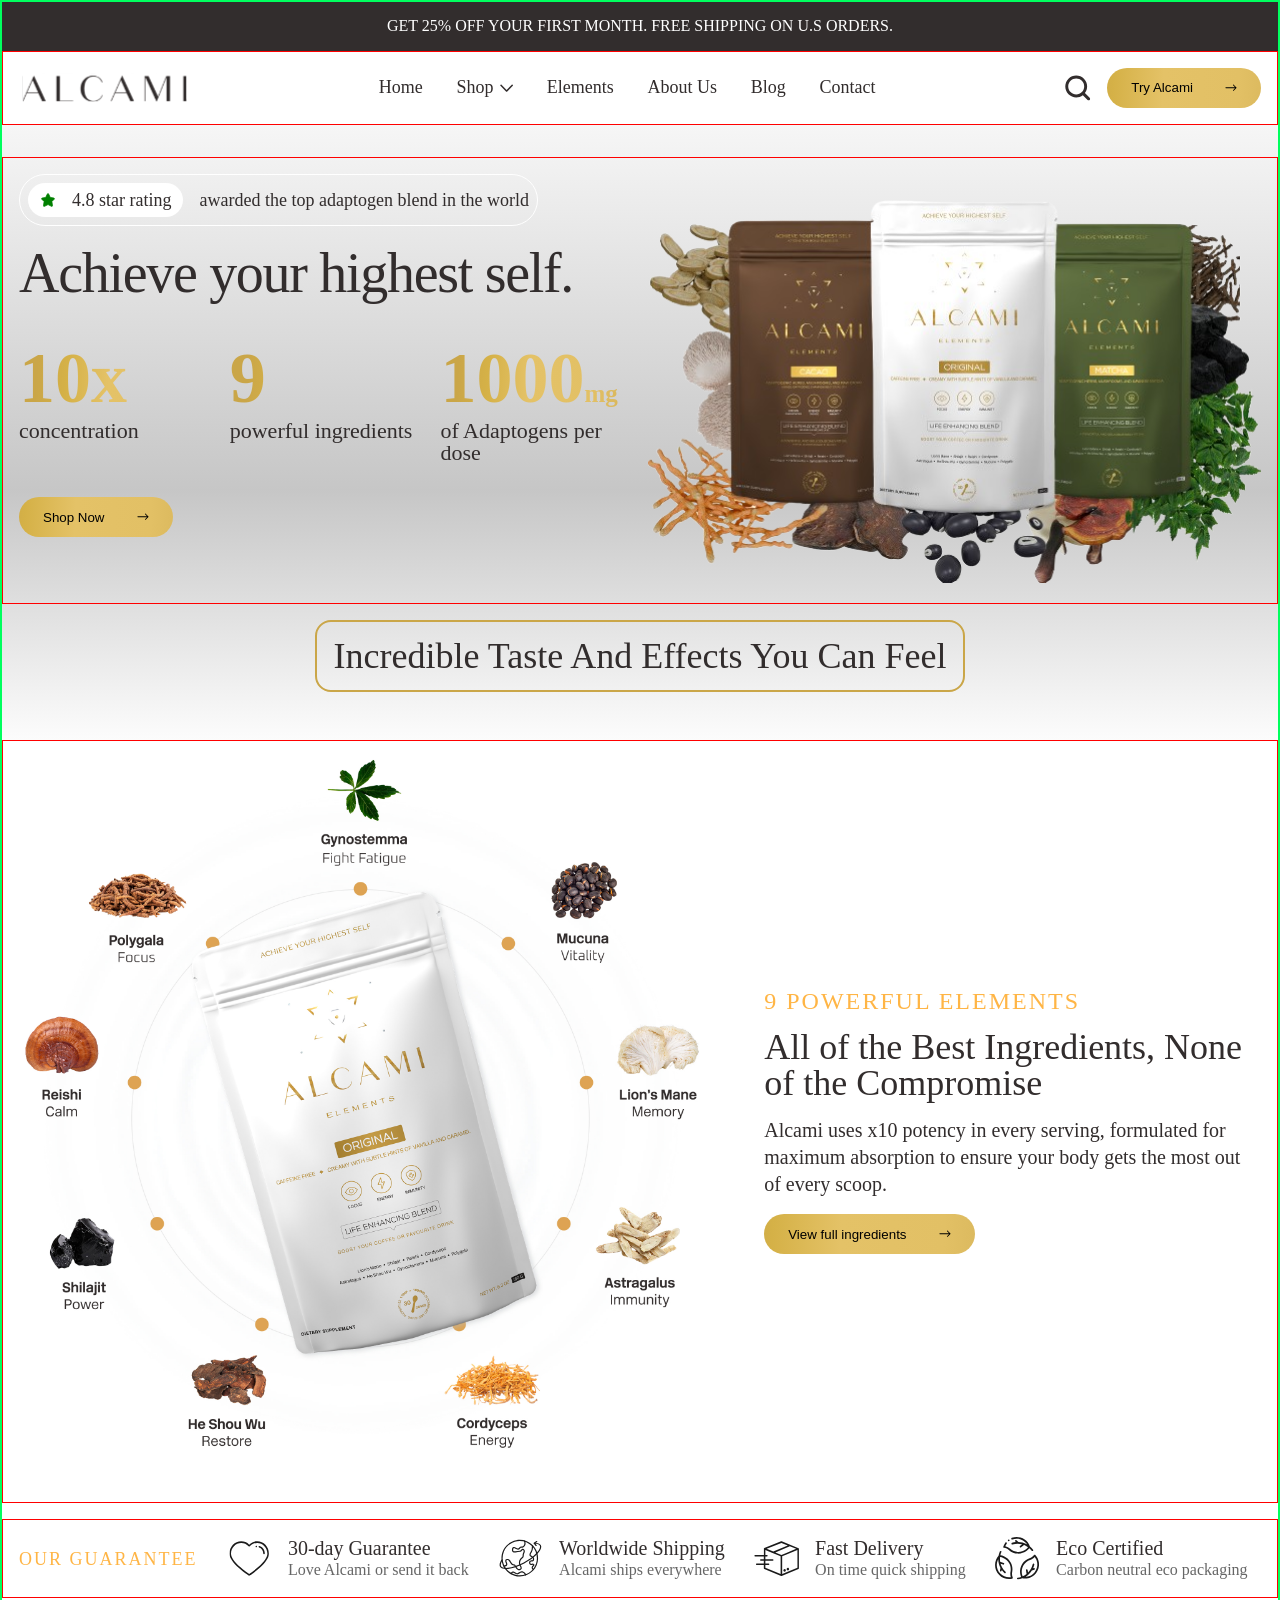
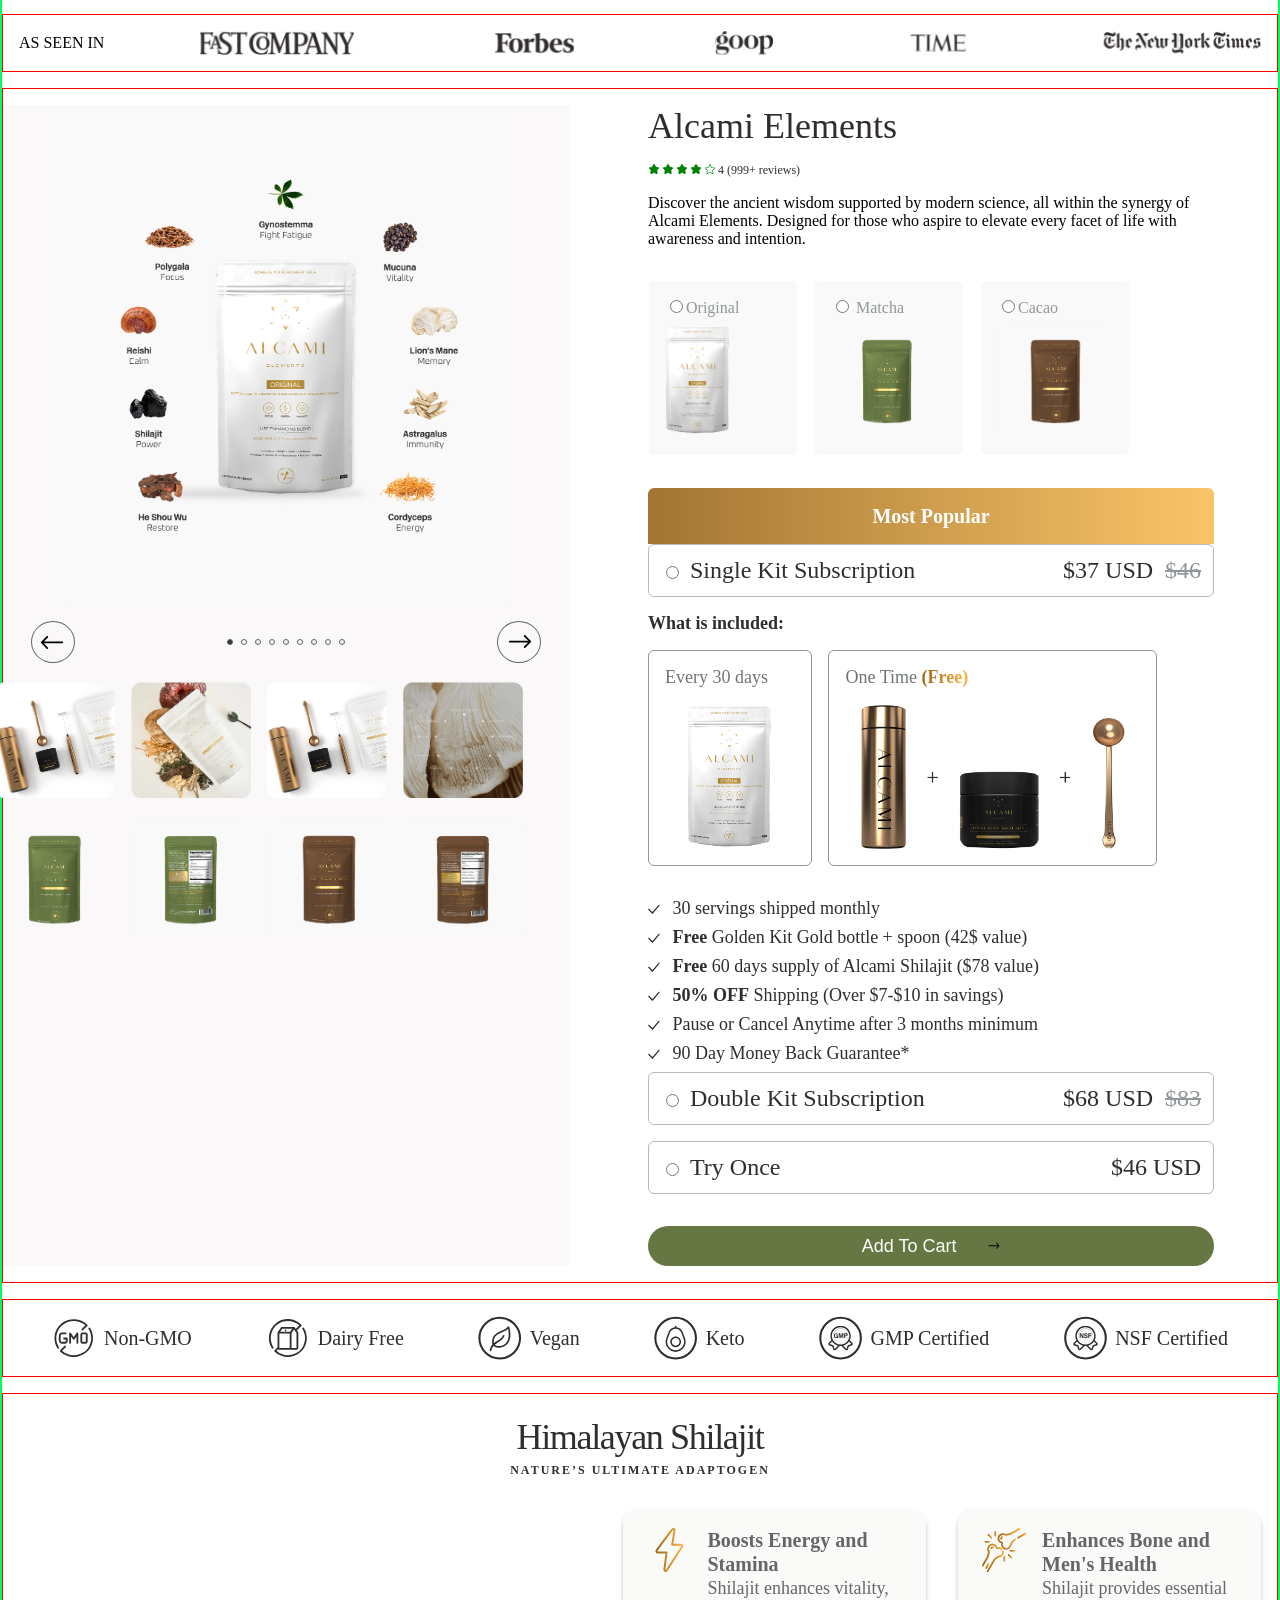
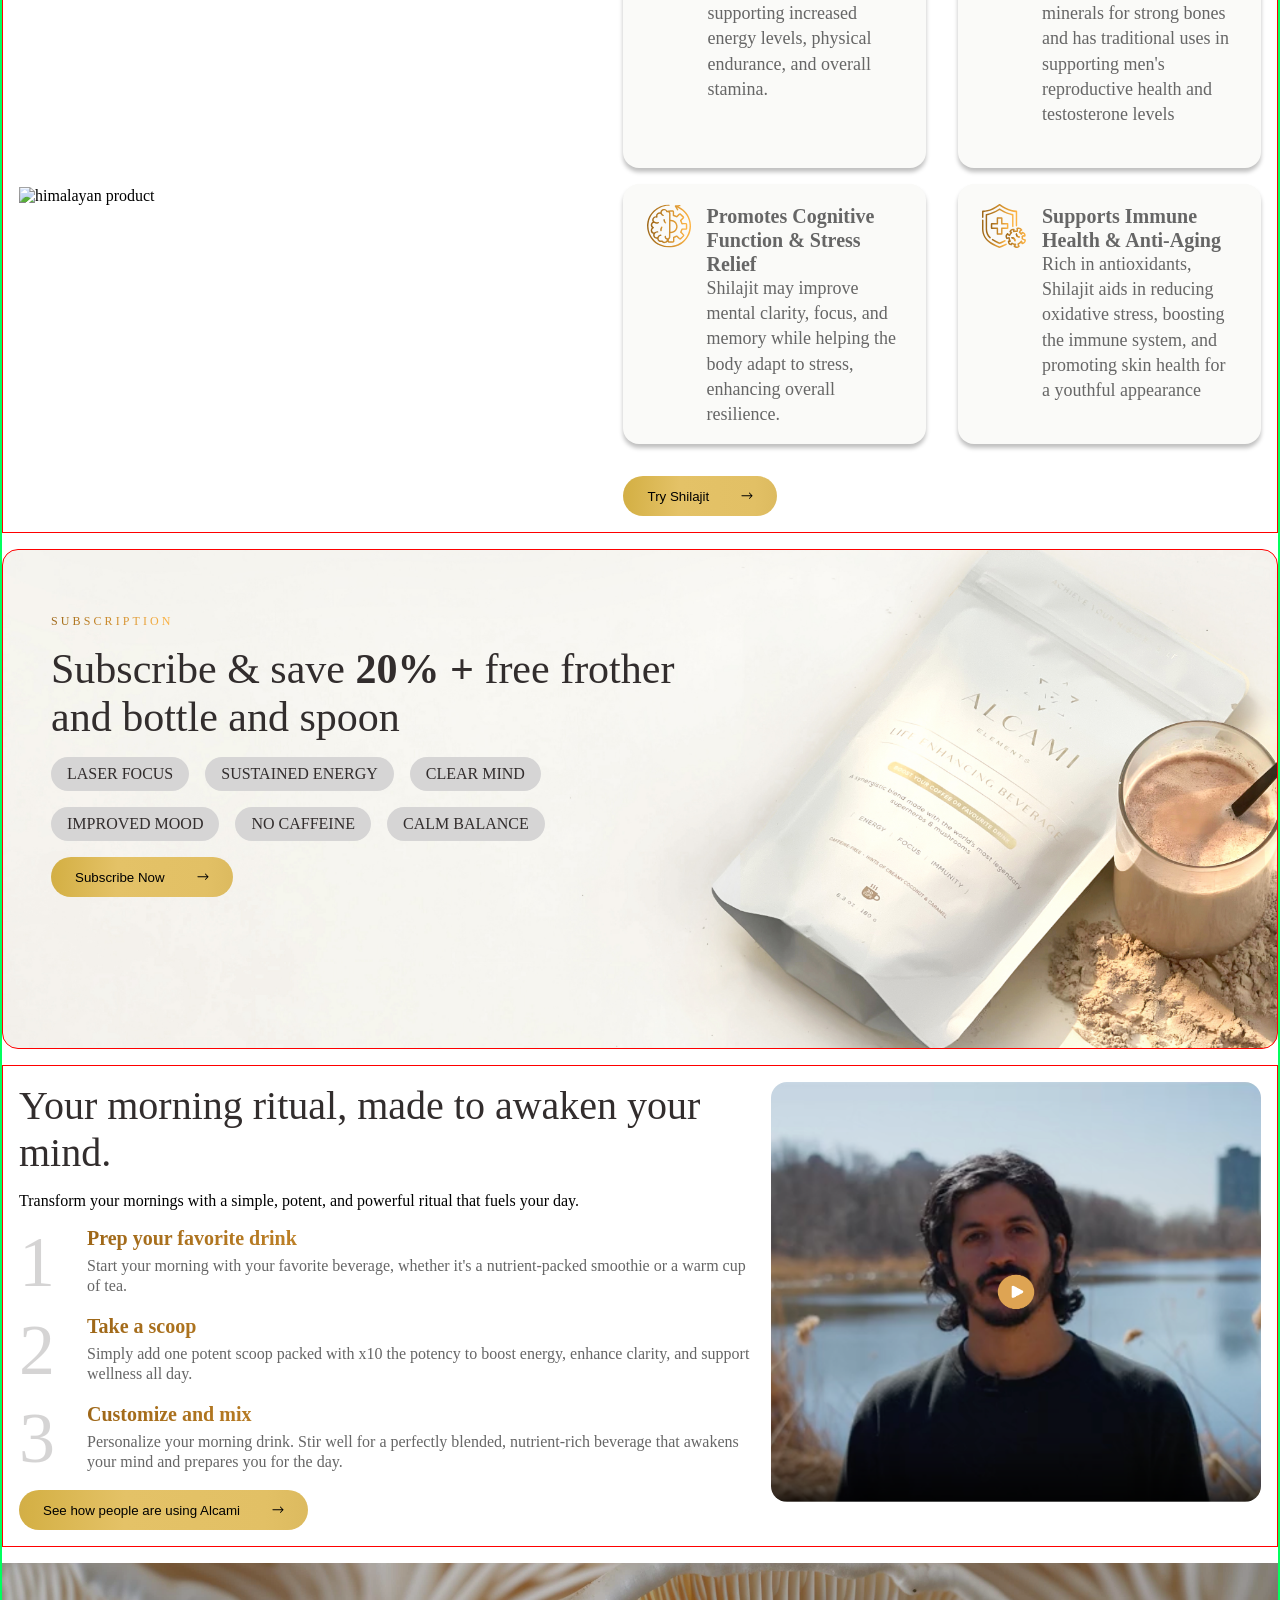
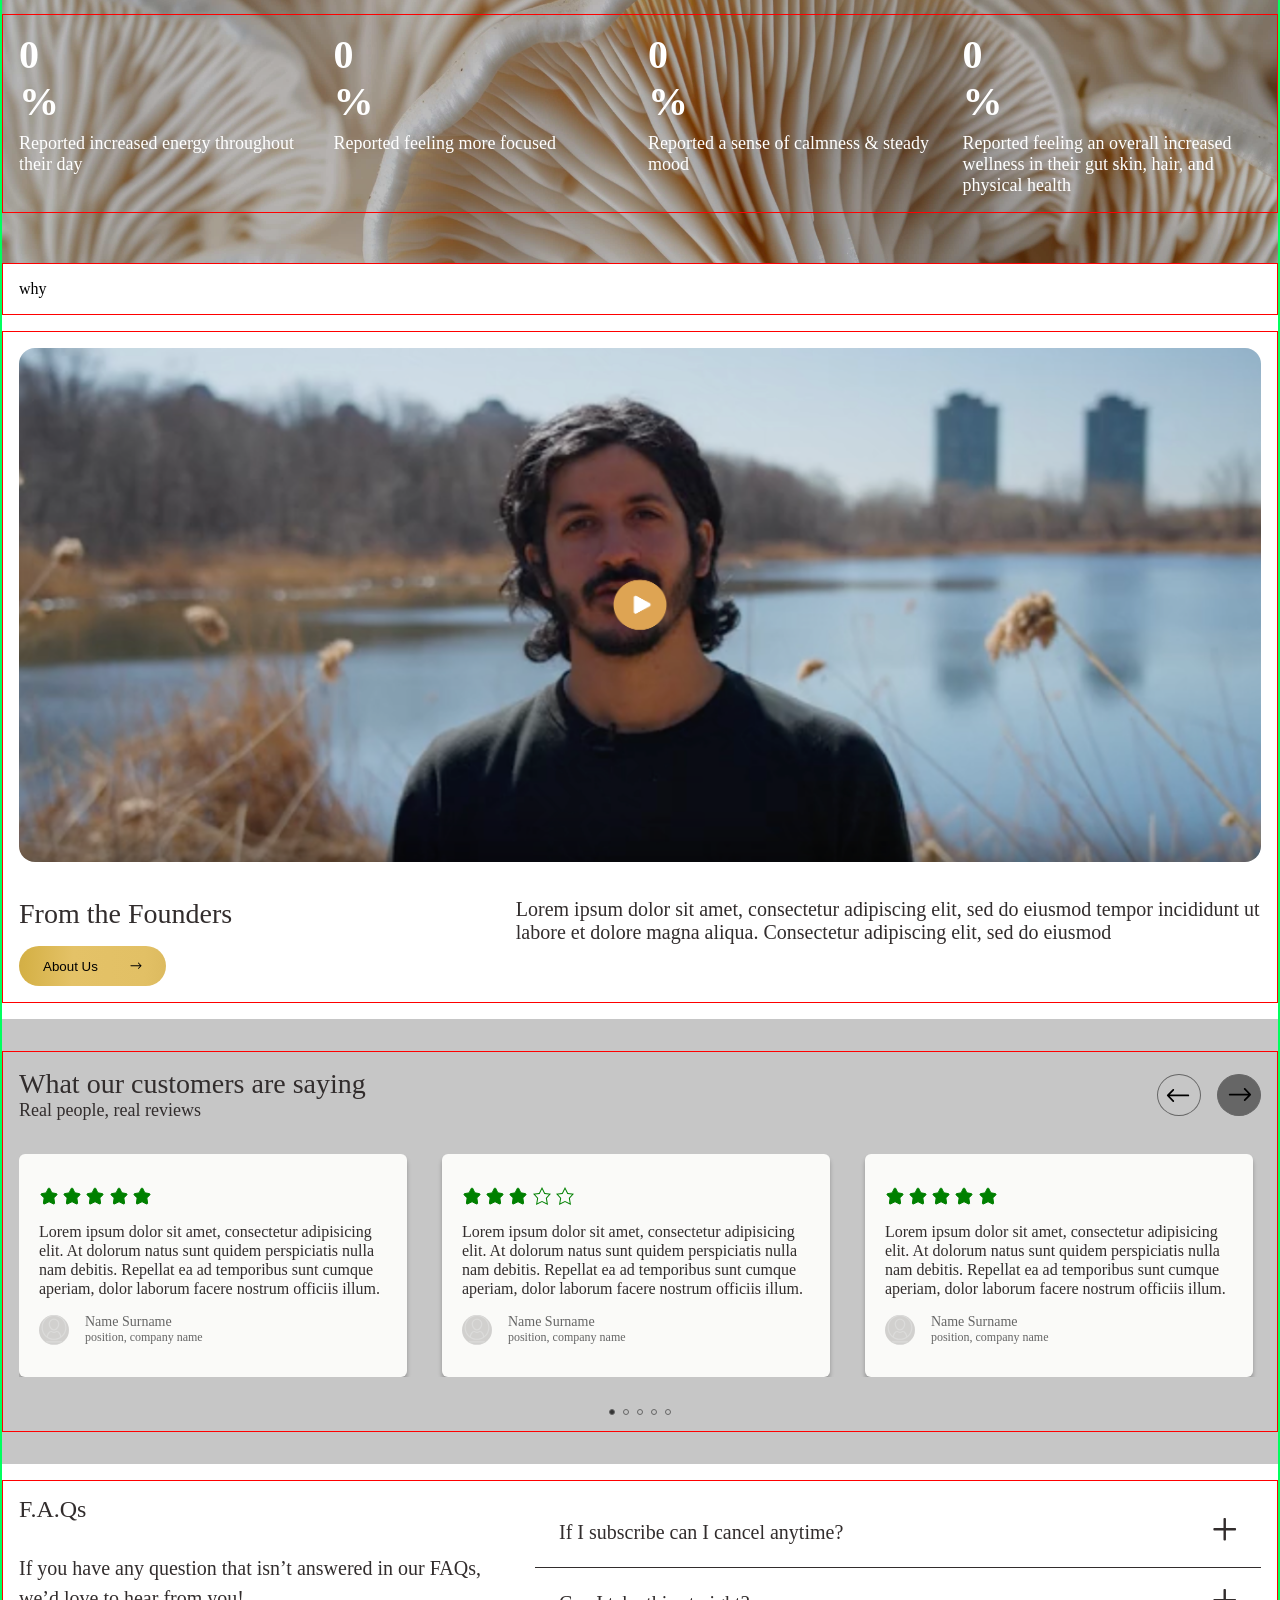
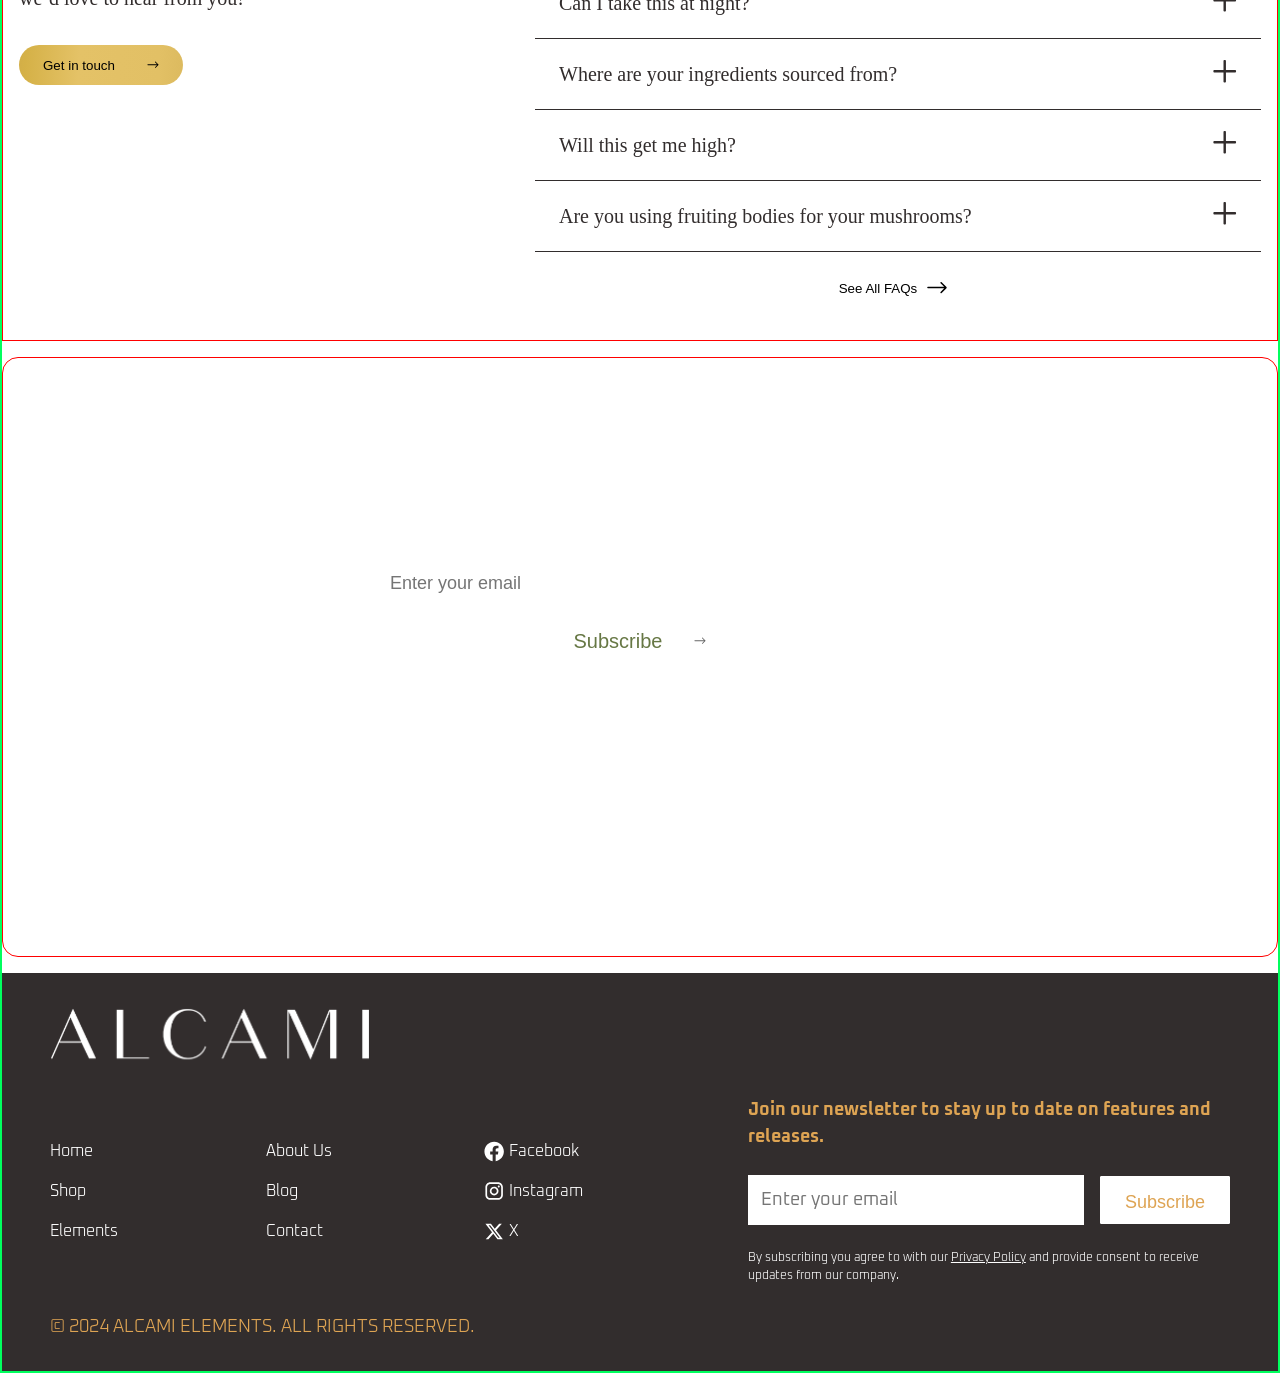
==== commit 75110d40: "logic: add to cart" ====
--- a/alcami/index.html
+++ b/alcami/index.html
@@ -238,15 +238,18 @@
             <p class="category-title"></p>
             <div class="categories-grid">
                 <div class="flavour-box">
-                    <div class="flavour-type"><input type="radio" name="original" id="">Original</div>
+                    <div class="flavour-type"><input type="radio" name="original" id=""
+                            onchange="flavourType('original')">Original</div>
                     <div class="flavour-img"><img src="./assets/svg/flavour1.png" alt="original"></div>
                 </div>
                 <div class="flavour-box">
-                    <div class="flavour-type"><input type="radio" name="macho" id="">Matcha</div>
+                    <div class="flavour-type"><input type="radio" name="macho" id="" onchange="flavourType('matcha')">
+                        Matcha</div>
                     <div class="flavour-img"><img src="./assets/svg/flavour2-1.png" alt="matcha"></div>
                 </div>
                 <div class="flavour-box">
-                    <div class="flavour-type"><input type="radio" name="cacao" id="">Cacao</div>
+                    <div class="flavour-type"><input type="radio" name="cacao" id=""
+                            onchange="flavourType('cacao')">Cacao</div>
                     <div class="flavour-img"><img src="./assets/svg/flavour3-1.png" alt="cacao"></div>
                 </div>
             </div>
@@ -255,7 +258,9 @@
                 <div class="subscription-container">
                     <div class="subscription-header">
                         <div class="subscrip-left">
-                            <input type="radio" name="" id="">
+                            <input type="radio" value="single-kit-subscription-type" name="single-kit-subscription-type"
+                                onchange="subscriptionType('double-kit-subscription-type')" id="single-kit"
+                                class="subscription-radio-btn">
                             <p class="subscrip-title">Single Kit Subscription</p>
                         </div>
                         <p class="subscrip-price">
@@ -302,7 +307,9 @@
                 <div class="subscription-container">
                     <div class="subscription-header">
                         <div class="subscrip-left">
-                            <input type="radio" name="" id="">
+                            <input type="radio" name="double-kit-subscription-type" value="double-kit-subscription-type"
+                                onchange="subscriptionType('double-kit-subscription-type')" id="double-kit"
+                                class="subscription-radio-btn">
                             <p class="subscrip-title">Double Kit Subscription</p>
                         </div>
                         <p class="subscrip-price">
@@ -314,7 +321,8 @@
                 <div class="subscription-container">
                     <div class="subscription-header">
                         <div class="subscrip-left">
-                            <input type="radio" name="" id="">
+                            <input type="radio" name="try-once" value="try-once" id="try-once"
+                                class="subscription-radio-btn" onchange="subscriptionType('try-once')">
                             <p class="subscrip-title">Try Once</p>
                         </div>
                         <p class="subscrip-price">
@@ -324,7 +332,7 @@
                 </div>
             </div>
             <button class="primary-button add-to-cart-btn">
-                <p class="button-text">Add To Cart</p>
+                <p class="button-text" onclick="addToCart()">Add To Cart</p>
                 <img src="./assets/svg/right-arrow.svg" alt="right-arrow" class="button-arrow">
             </button>
         </div>
@@ -385,15 +393,18 @@
                         <img src="./assets/svg/bone-health.svg" alt="bone-health" class="him-content-img">
                         <div class="him-content-text">
                             <p class="him-text-header">Enhances Bone and Men's Health</p>
-                            <p class="him-text-description">Shilajit provides essential minerals for strong bones and
-                                has traditional uses in supporting men's reproductive health and testosterone levels</p>
+                            <p class="him-text-description">Shilajit provides essential minerals for strong bones
+                                and
+                                has traditional uses in supporting men's reproductive health and testosterone levels
+                            </p>
                         </div>
                     </div>
                     <div class="him-content-flex-box">
                         <img src="./assets/svg/stress-relief.svg" alt="stress-relief" class="him-content-img">
                         <div class="him-content-text">
                             <p class="him-text-header">Promotes Cognitive Function & Stress Relief</p>
-                            <p class="him-text-description">Shilajit may improve mental clarity, focus, and memory while
+                            <p class="him-text-description">Shilajit may improve mental clarity, focus, and memory
+                                while
                                 helping the body adapt to stress, enhancing overall resilience.</p>
                         </div>
                     </div>
@@ -401,8 +412,10 @@
                         <img src="./assets/svg/immunity.svg" alt="immunity" class="him-content-img">
                         <div class="him-content-text">
                             <p class="him-text-header">Supports Immune Health & Anti-Aging</p>
-                            <p class="him-text-description">Rich in antioxidants, Shilajit aids in reducing oxidative
-                                stress, boosting the immune system, and promoting skin health for a youthful appearance
+                            <p class="him-text-description">Rich in antioxidants, Shilajit aids in reducing
+                                oxidative
+                                stress, boosting the immune system, and promoting skin health for a youthful
+                                appearance
                             </p>
                         </div>
                     </div>
@@ -442,7 +455,8 @@
     <div class="container tutorial-container">
         <div class="tutorial-steps">
             <p id="tutorial-steps-heading">Your morning ritual, made to awaken your mind.</p>
-            <p id="tutorial-steps-description">Transform your mornings with a simple, potent, and powerful ritual that
+            <p id="tutorial-steps-description">Transform your mornings with a simple, potent, and powerful ritual
+                that
                 fuels your day.</p>
             <div id="steps-flex">
                 <div class="step-container">
@@ -457,7 +471,8 @@
                     <p class="step-no">2</p>
                     <div class="step-content">
                         <p class="step-title">Take a scoop</p>
-                        <p class="step-descrip">Simply add one potent scoop packed with x10 the potency to boost energy,
+                        <p class="step-descrip">Simply add one potent scoop packed with x10 the potency to boost
+                            energy,
                             enhance clarity, and support wellness all day.</p>
                     </div>
                 </div>
@@ -573,8 +588,10 @@
                     <p id="customer-descrip">Real people, real reviews</p>
                 </div>
                 <div id="arrows-container">
-                    <div class="arrow prev"><img src="./assets/svg/right-arrow.svg" alt="prev" class="arrow-icon"></div>
-                    <div class="arrow next"><img src="./assets/svg/right-arrow.svg" alt="next" class="arrow-icon"></div>
+                    <div class="arrow prev"><img src="./assets/svg/right-arrow.svg" alt="prev" class="arrow-icon">
+                    </div>
+                    <div class="arrow next"><img src="./assets/svg/right-arrow.svg" alt="next" class="arrow-icon">
+                    </div>
                 </div>
             </div>
             <div id="reviews-container"></div>
@@ -748,5 +765,26 @@
 <script src="./js/percentage-odometer.js"></script>
 <script src="./js/mini-pdp.js"></script>
 <script>
+    var productSelectedObj = {
+        flavour: "original",
+        subscriptonType: "single-kit-subscription-plan",
+        name: 'Alcami Elements',
+        description: 'Discover the ancient wisdom supported by modern science, all within the synergy ofAlcami Elements. Designed for those who aspire to elevate every facet of life with awareness and',
+        rating: '4',
+        reviewsCount: '999+',
+    }
+
+    function subscriptionType(type) {
+        productSelectedObj = { ...productSelectedObj, ["subscriptonType"]: type }
+    }
+
+    function flavourType(type) {
+        productSelectedObj = { ...productSelectedObj, ["flavour"]: type }
+    }
+
+    function addToCart() {
+        console.log(productSelectedObj)
+        localStorage.setItem("cart", productSelectedObj)
+    }
 
 </script>
--- a/alcami/css/index.css
+++ b/alcami/css/index.css
@@ -830,6 +830,7 @@
 }
 input[type="radio"]{
     cursor: pointer;
+    accent-color:var(--heading-color)
 }
 .subscrip-type>span{
     background: linear-gradient(90deg, #9E6718 0%, #FFB545 100%);
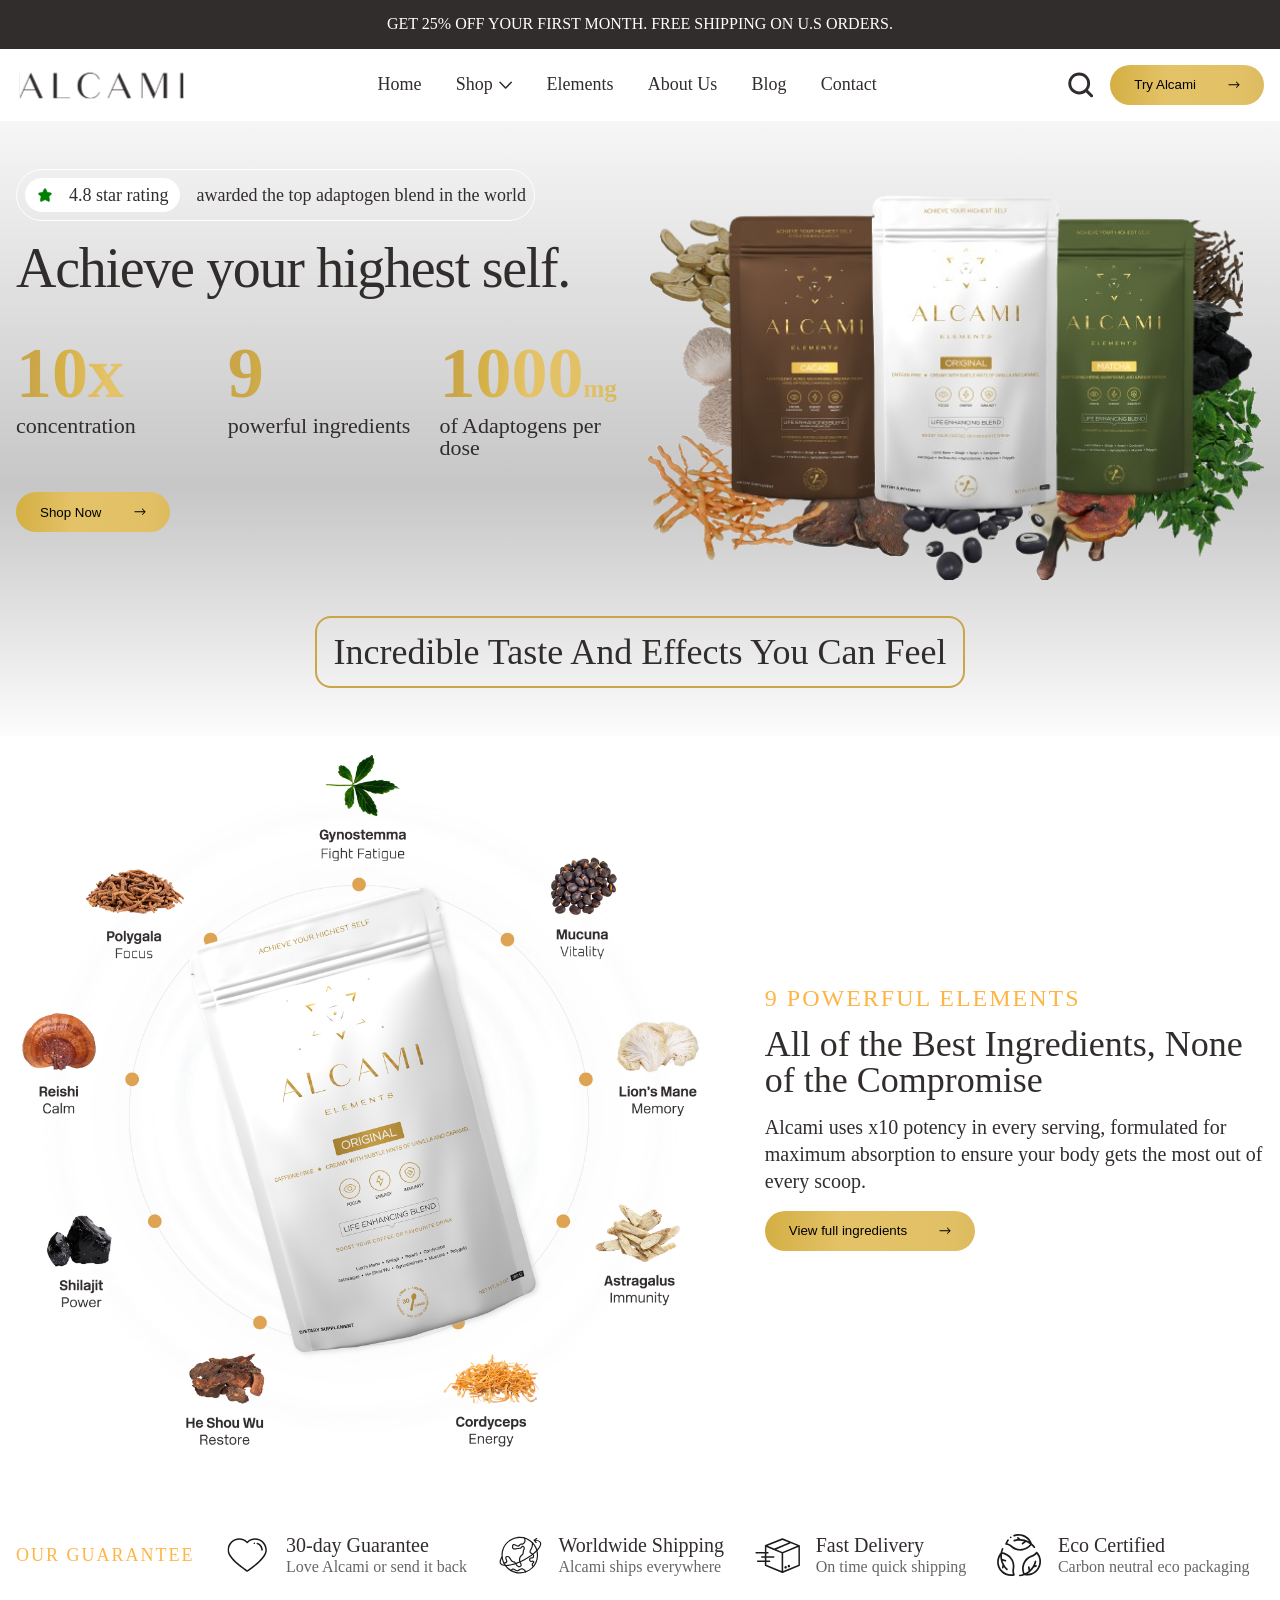
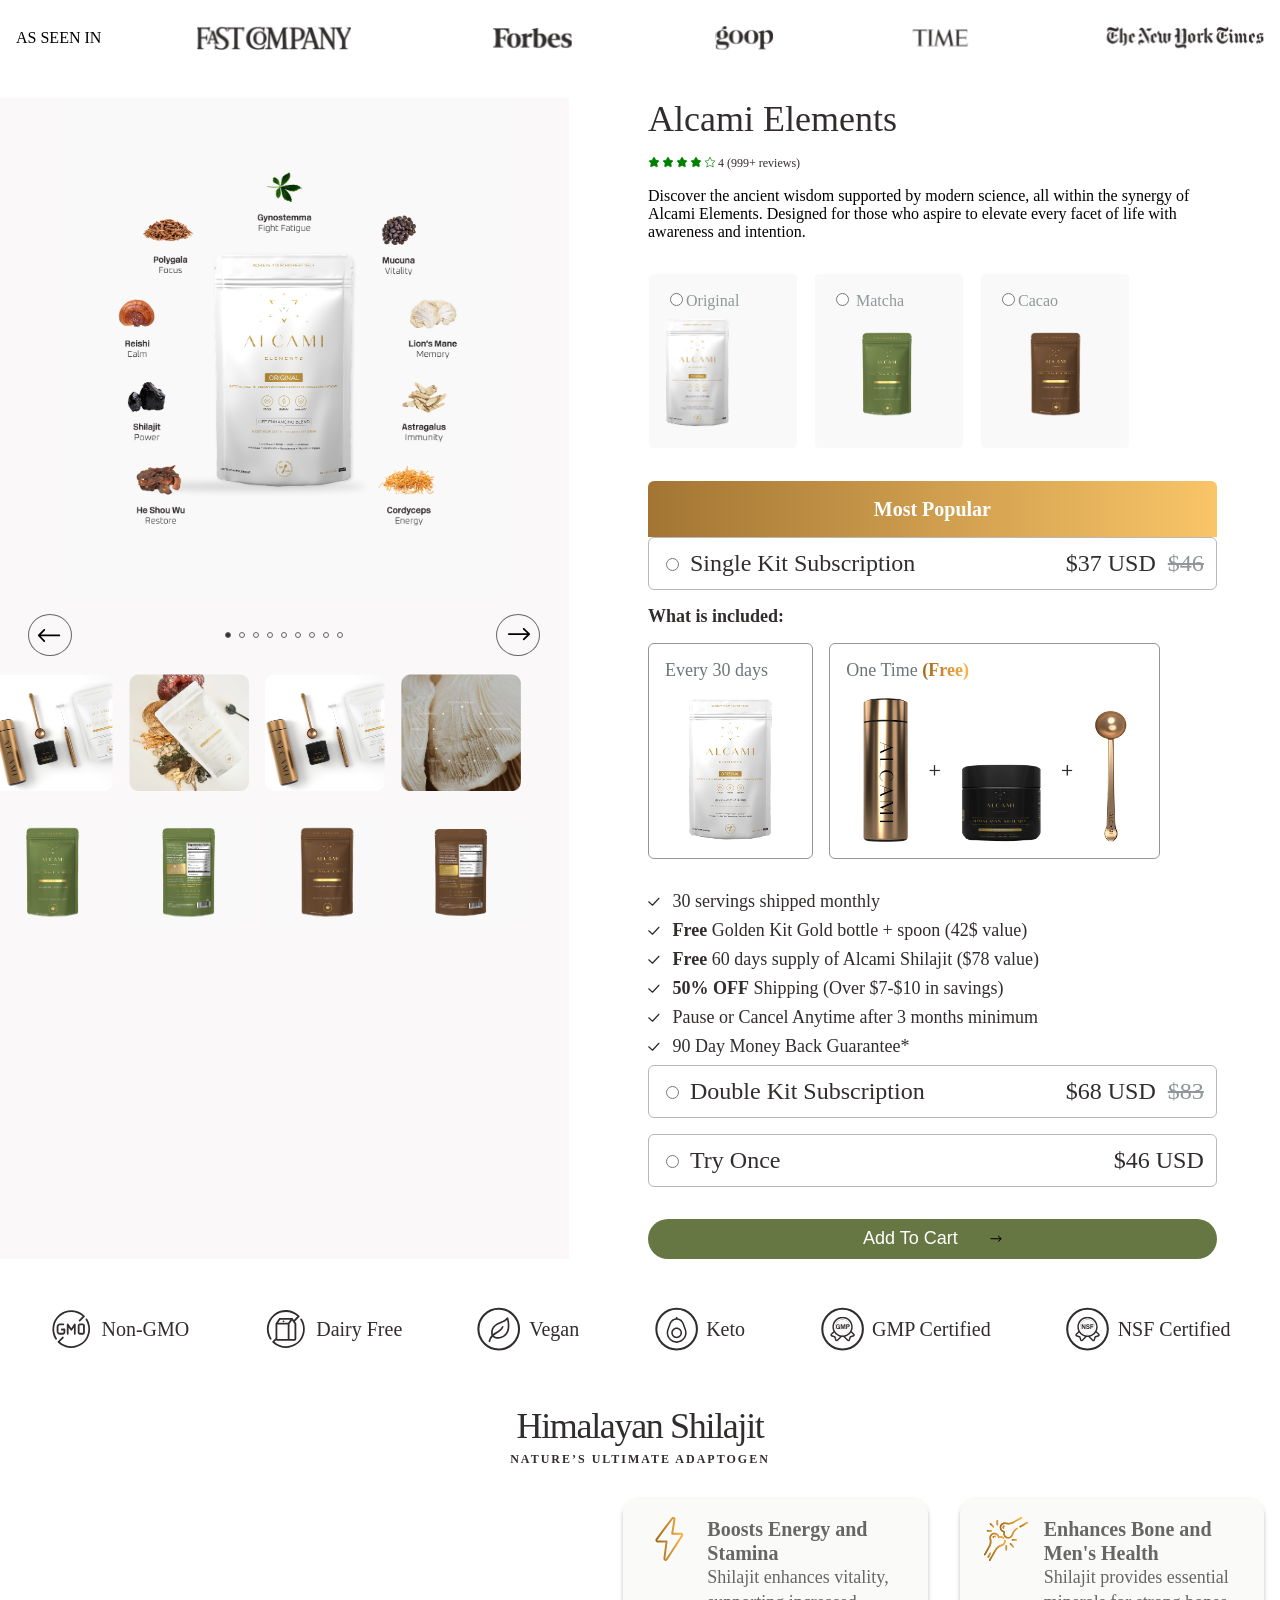
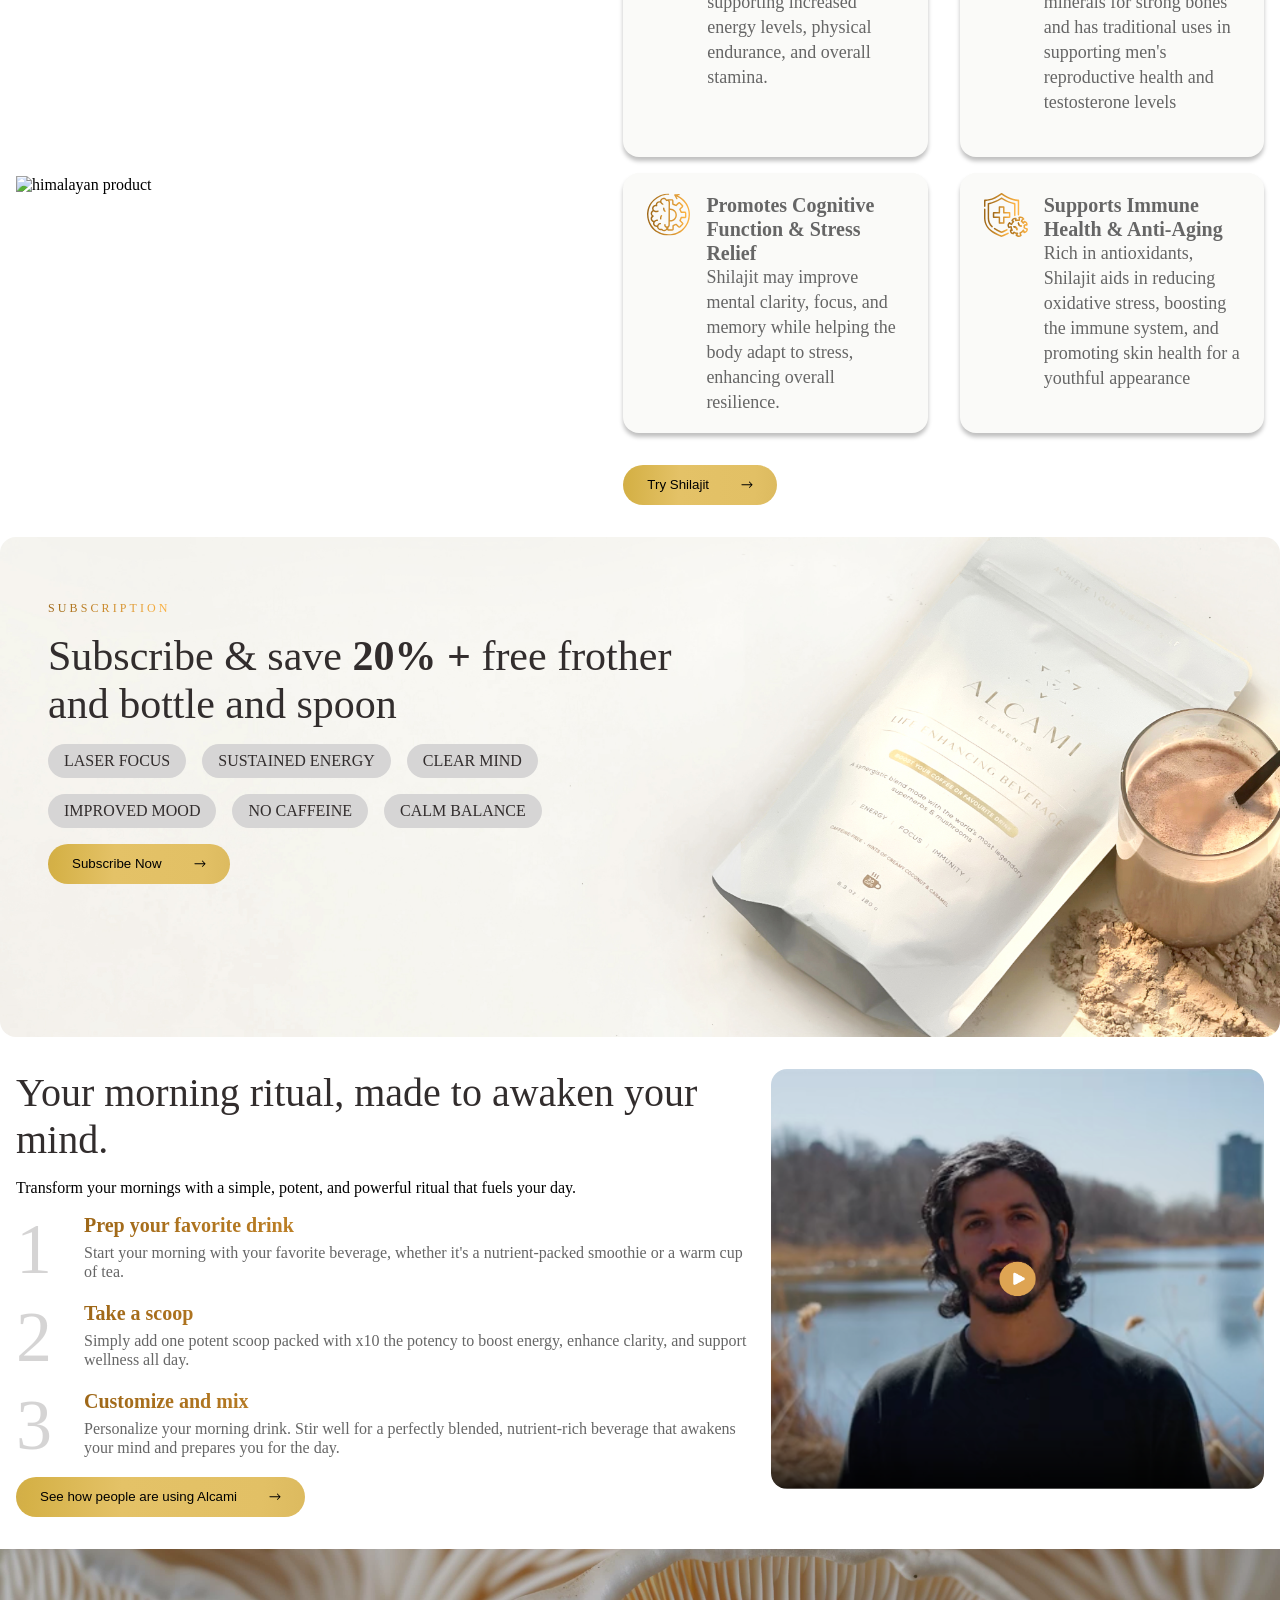
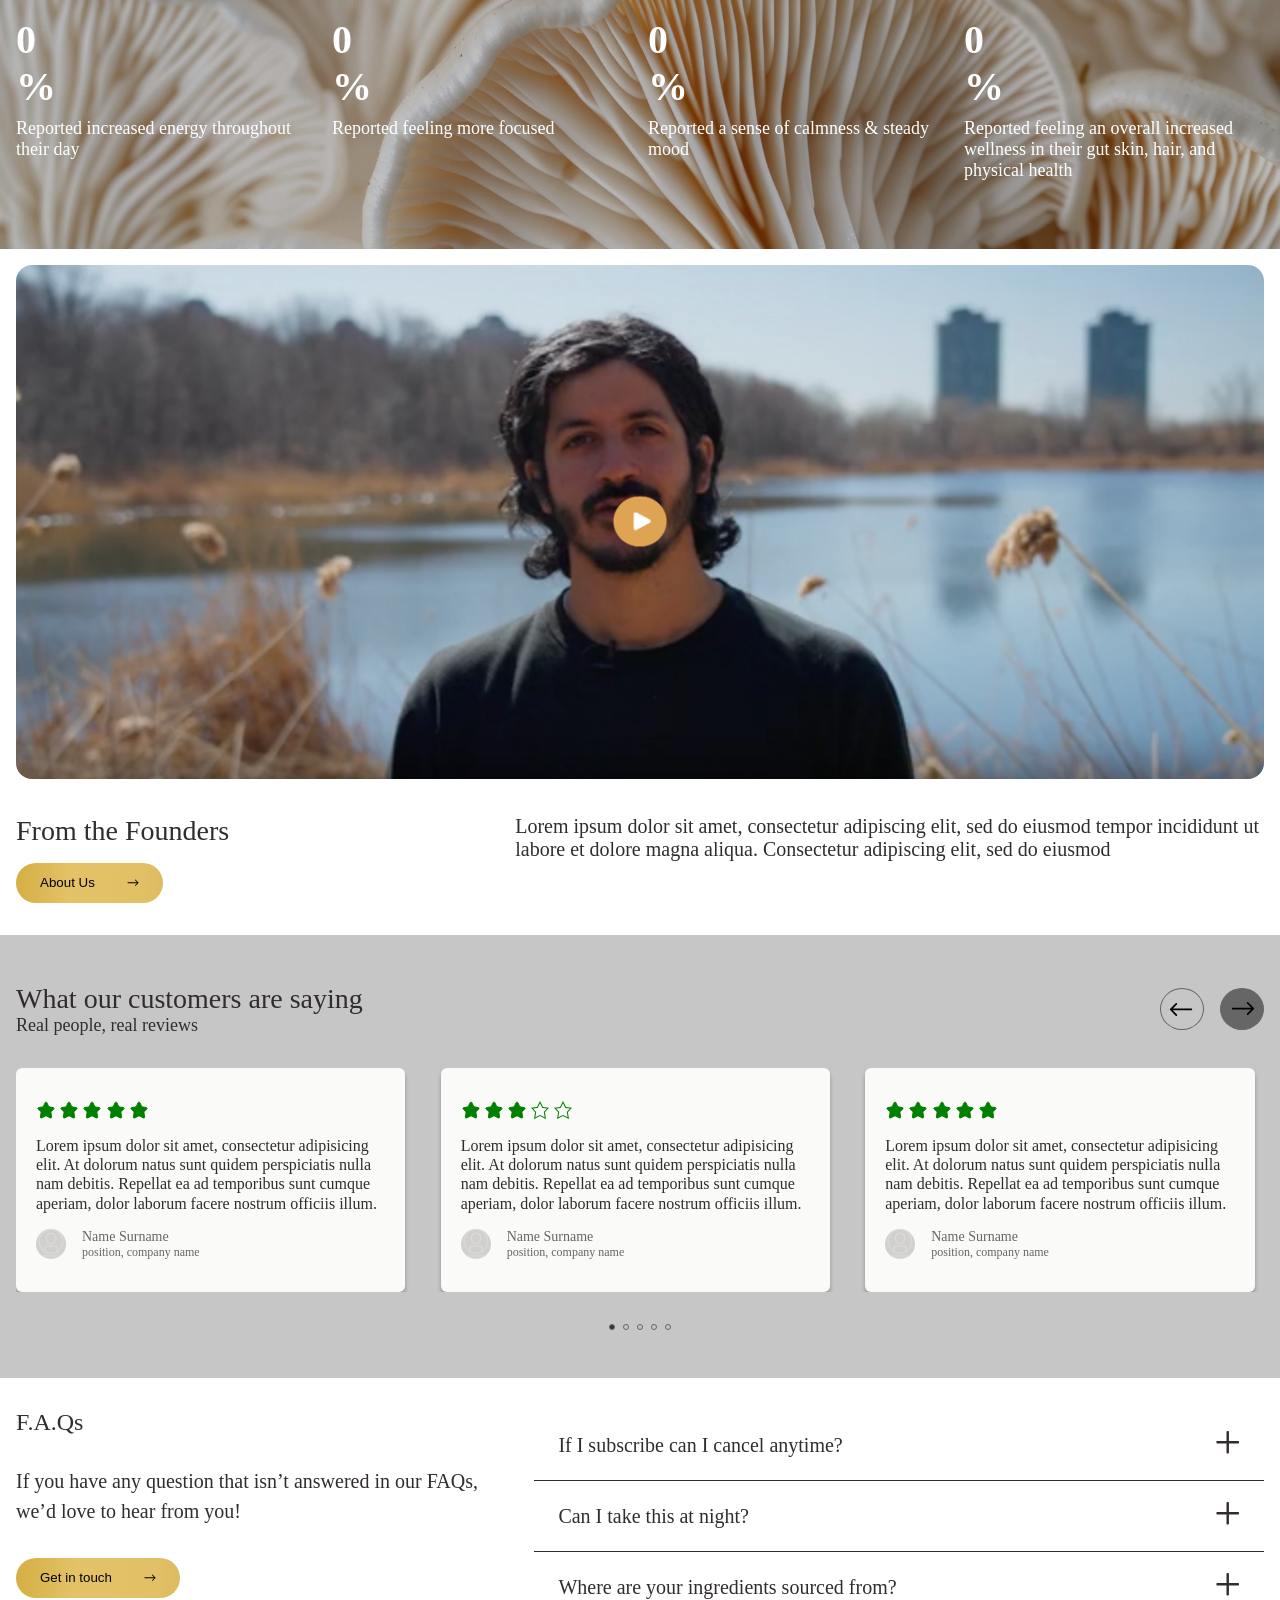
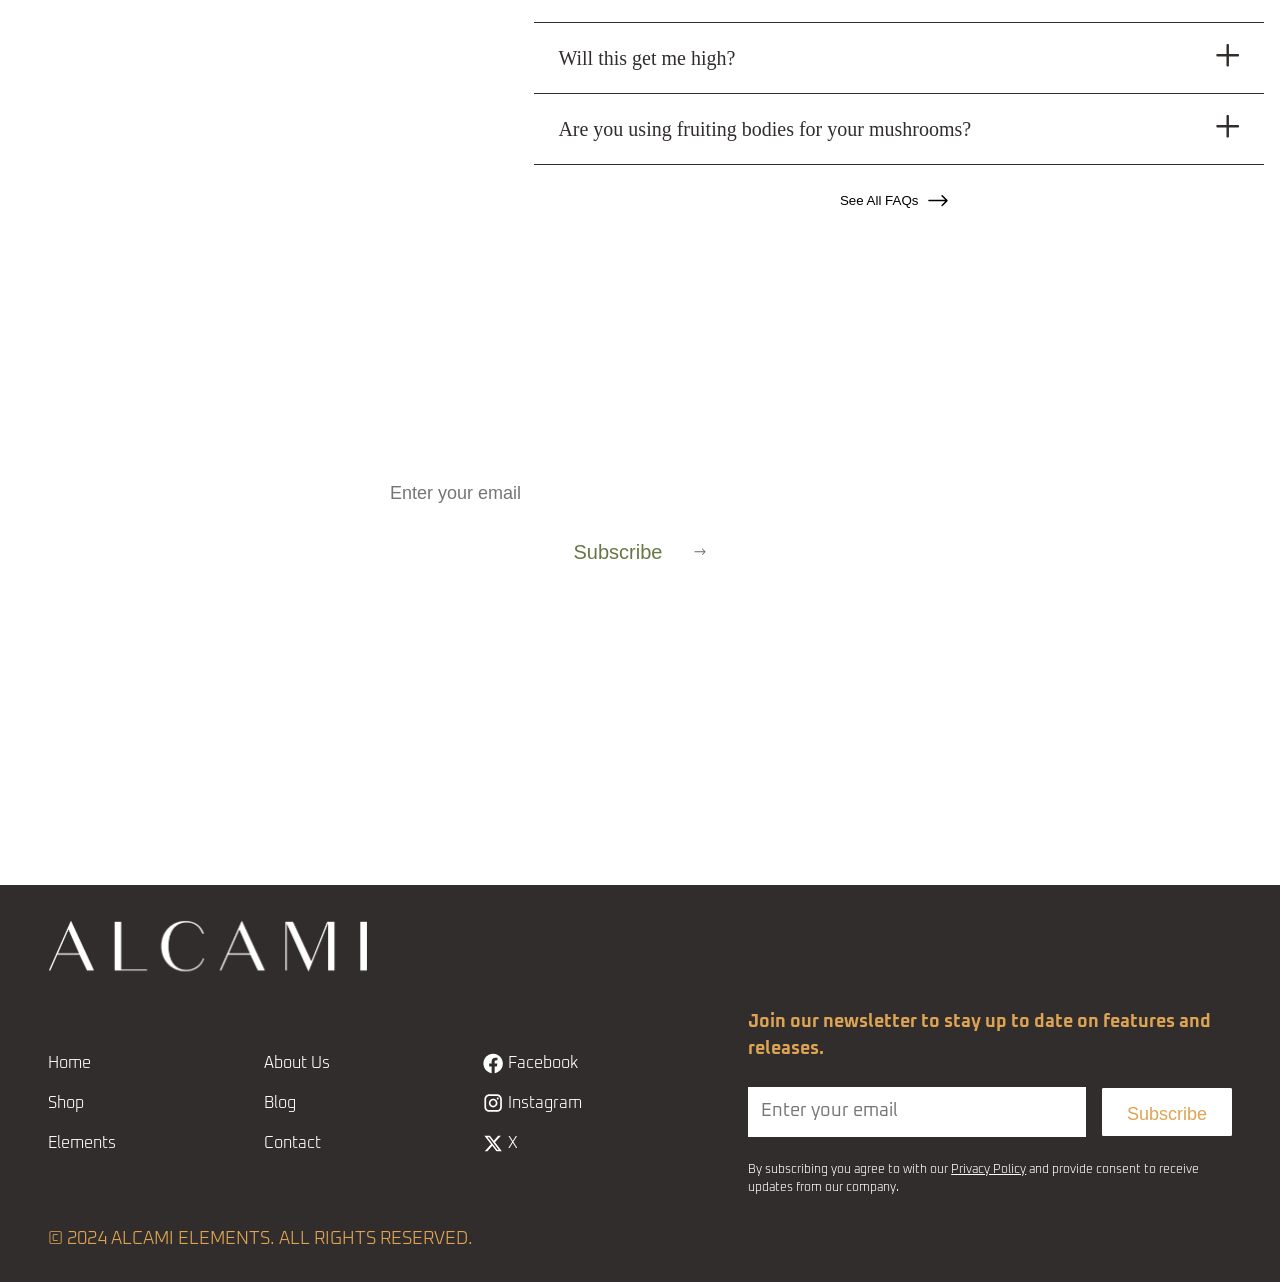
==== commit 7a18c99b: "fix:ui" ====
--- a/alcami/index.html
+++ b/alcami/index.html
@@ -549,12 +549,12 @@
     <!-- percentage end -->
 
     <!-- why alcami start -->
-    <div class="container">
+    <!-- <div class="container">
         <p id="why-header"></p>
         <table>
             why
         </table>
-    </div>
+    </div> -->
     <!-- why alcami end -->
 
     <!-- founder video start -->
@@ -763,28 +763,4 @@
 <script src="./js/video.js"></script>
 <script src="./js/review-carousel.js"></script>
 <script src="./js/percentage-odometer.js"></script>
-<script src="./js/mini-pdp.js"></script>
-<script>
-    var productSelectedObj = {
-        flavour: "original",
-        subscriptonType: "single-kit-subscription-plan",
-        name: 'Alcami Elements',
-        description: 'Discover the ancient wisdom supported by modern science, all within the synergy ofAlcami Elements. Designed for those who aspire to elevate every facet of life with awareness and',
-        rating: '4',
-        reviewsCount: '999+',
-    }
-
-    function subscriptionType(type) {
-        productSelectedObj = { ...productSelectedObj, ["subscriptonType"]: type }
-    }
-
-    function flavourType(type) {
-        productSelectedObj = { ...productSelectedObj, ["flavour"]: type }
-    }
-
-    function addToCart() {
-        console.log(productSelectedObj)
-        localStorage.setItem("cart", productSelectedObj)
-    }
-
-</script>+<script src="./js/mini-pdp.js"></script>
--- a/alcami/css/index.css
+++ b/alcami/css/index.css
@@ -12,7 +12,6 @@
     font-family: NewRailAlphabet;
     font-weight: 300;
     width:100%;
-    border:2px solid rgb(0, 255, 94);
     margin:0px auto;
     box-sizing: border-box;
 }
@@ -57,7 +56,6 @@
 .container{
     width:100%;
     max-width:1360px;
-    border:1px solid red;
     padding:1rem;
     margin:0rem auto 1rem;
     box-sizing: border-box;
@@ -1011,7 +1009,6 @@
     background-image: url("../assets/banners/subscription-banner.jpg");
     background-position: right;
     background-size: cover;
-    border:1px solid red;
     background-repeat: no-repeat;
  }
 #subscription-content-container{
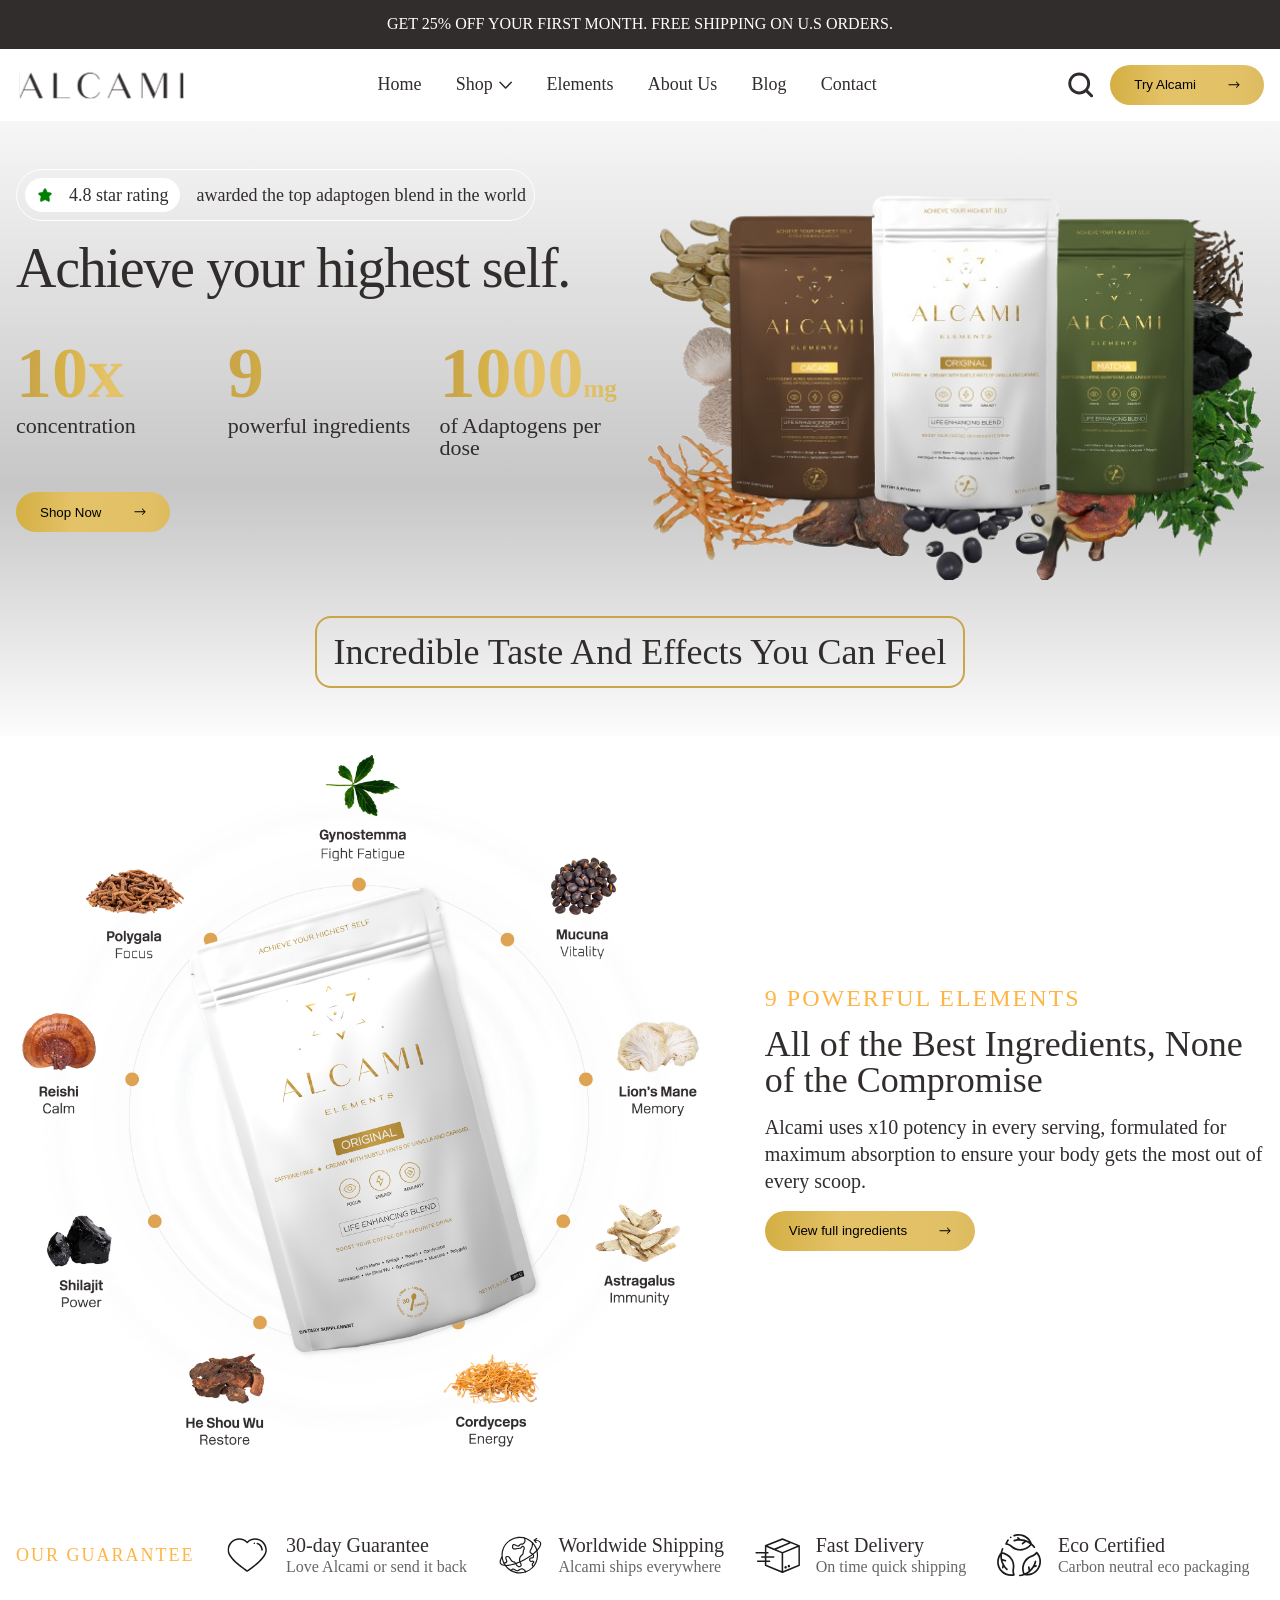
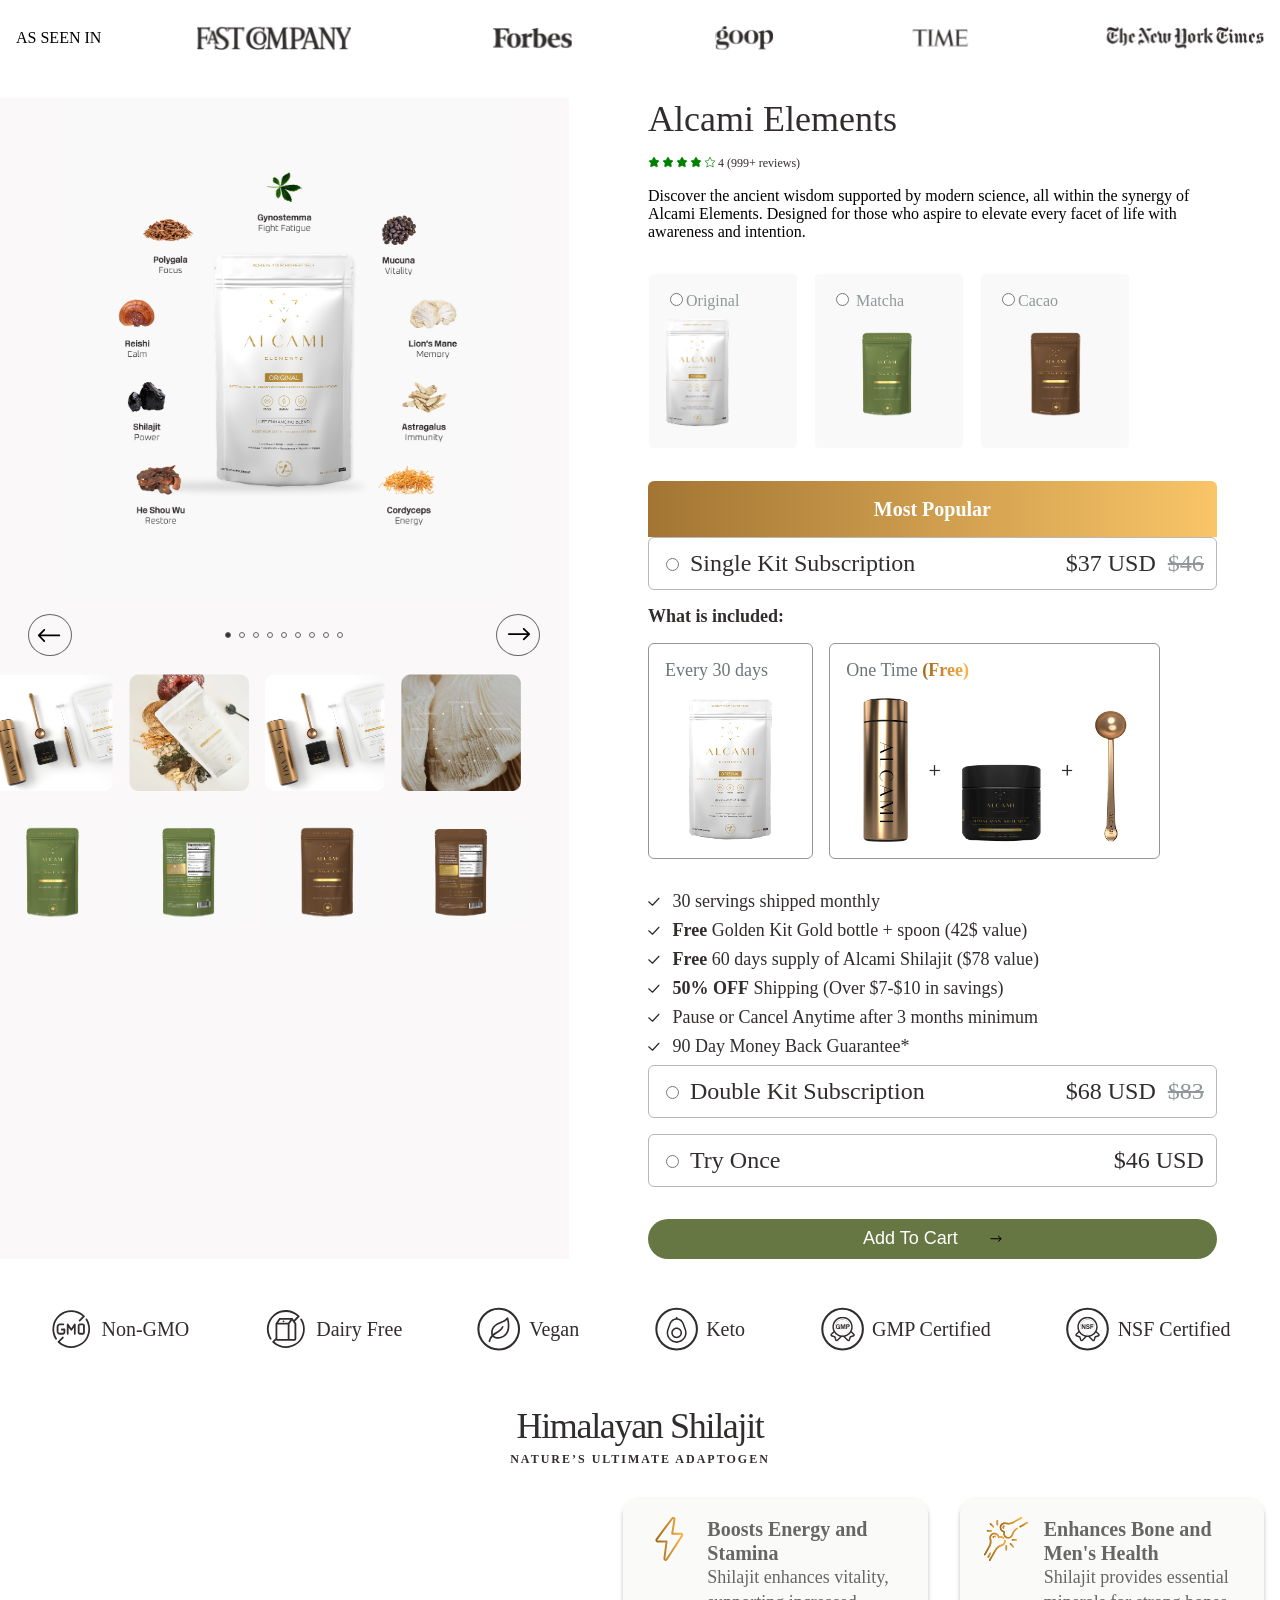
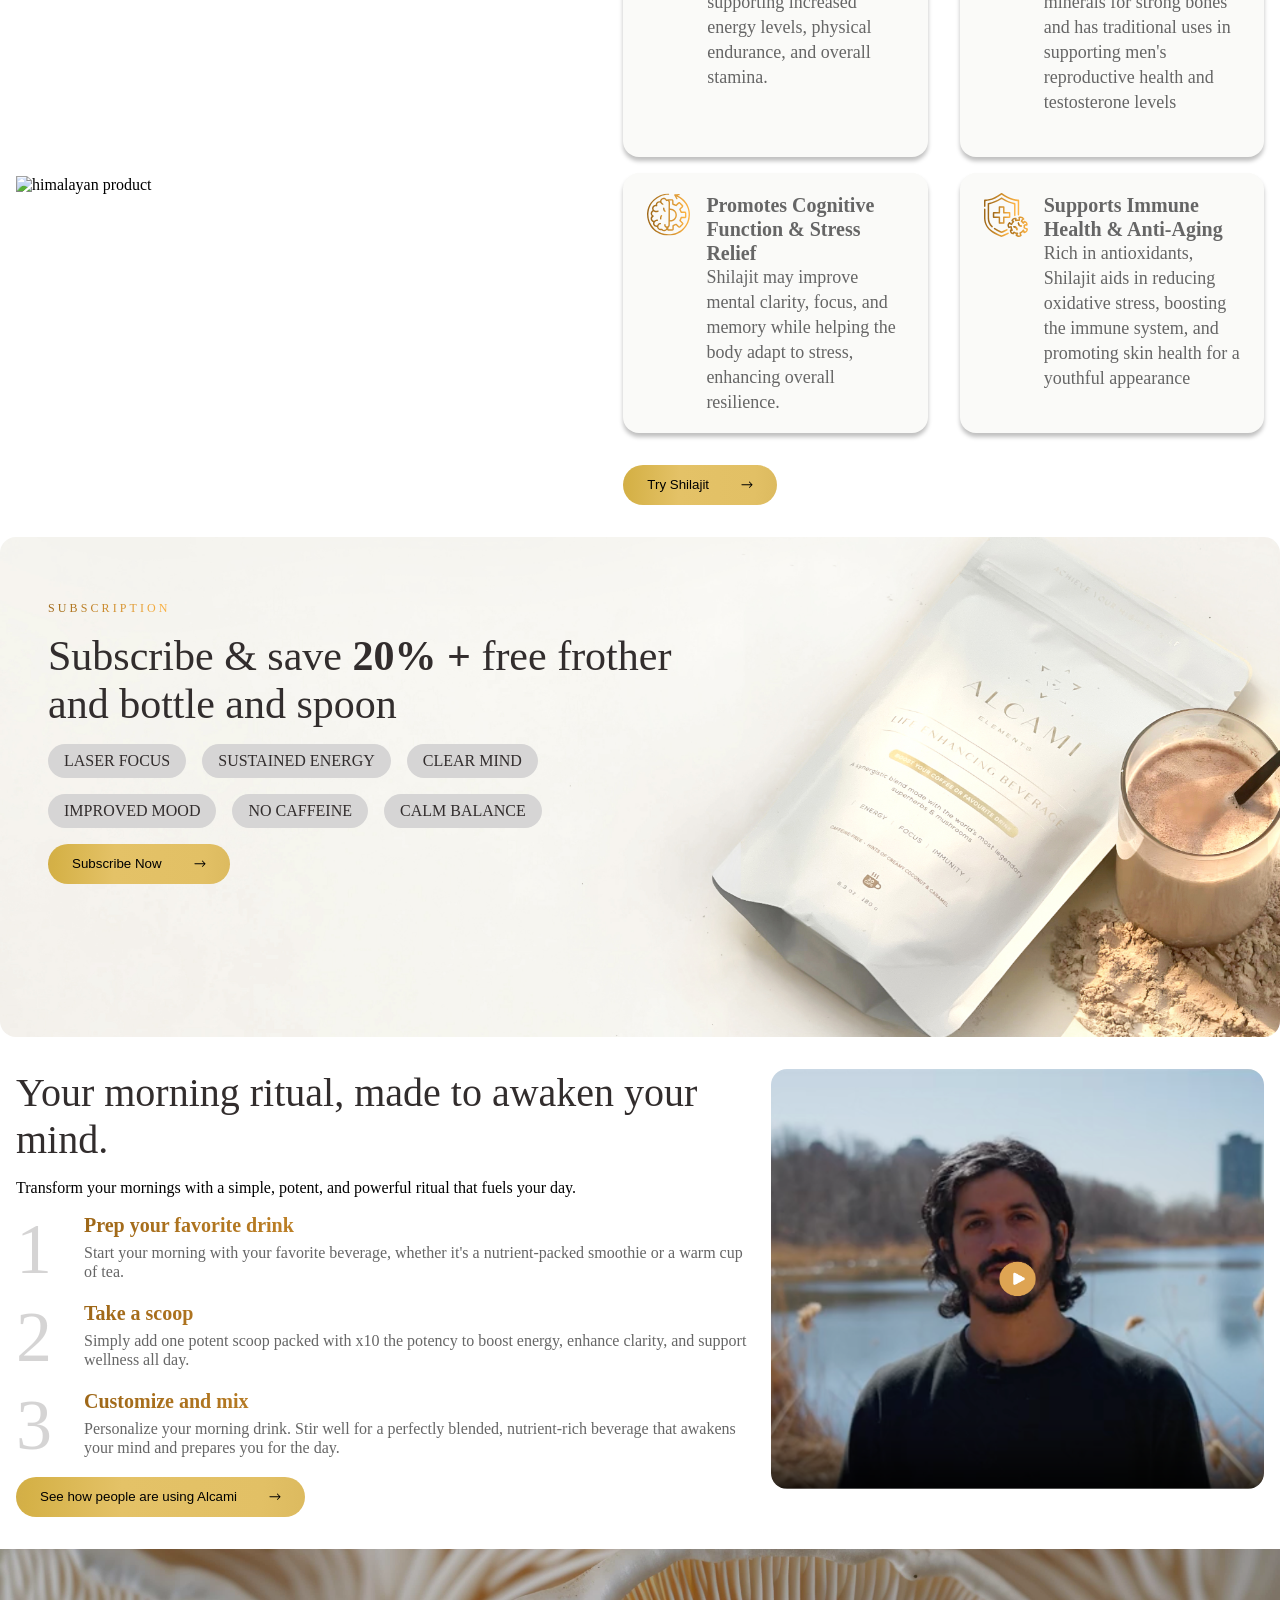
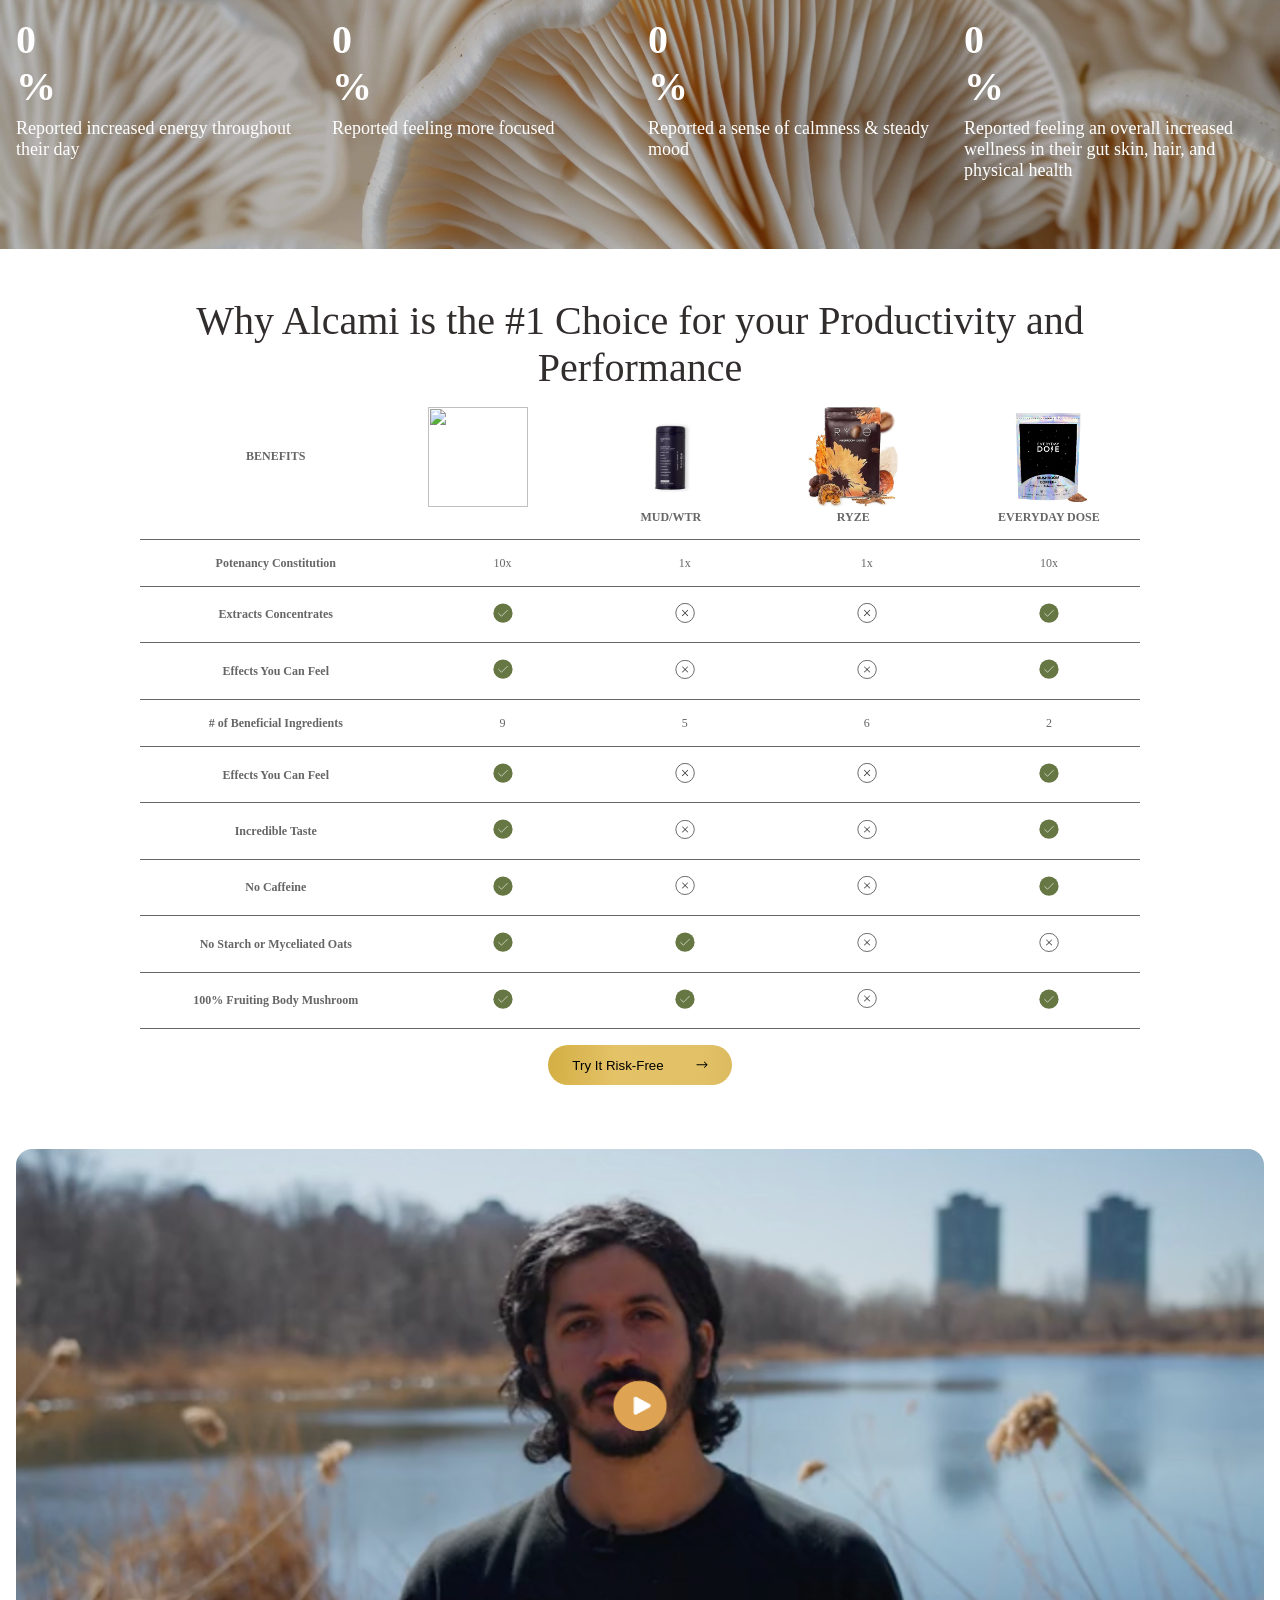
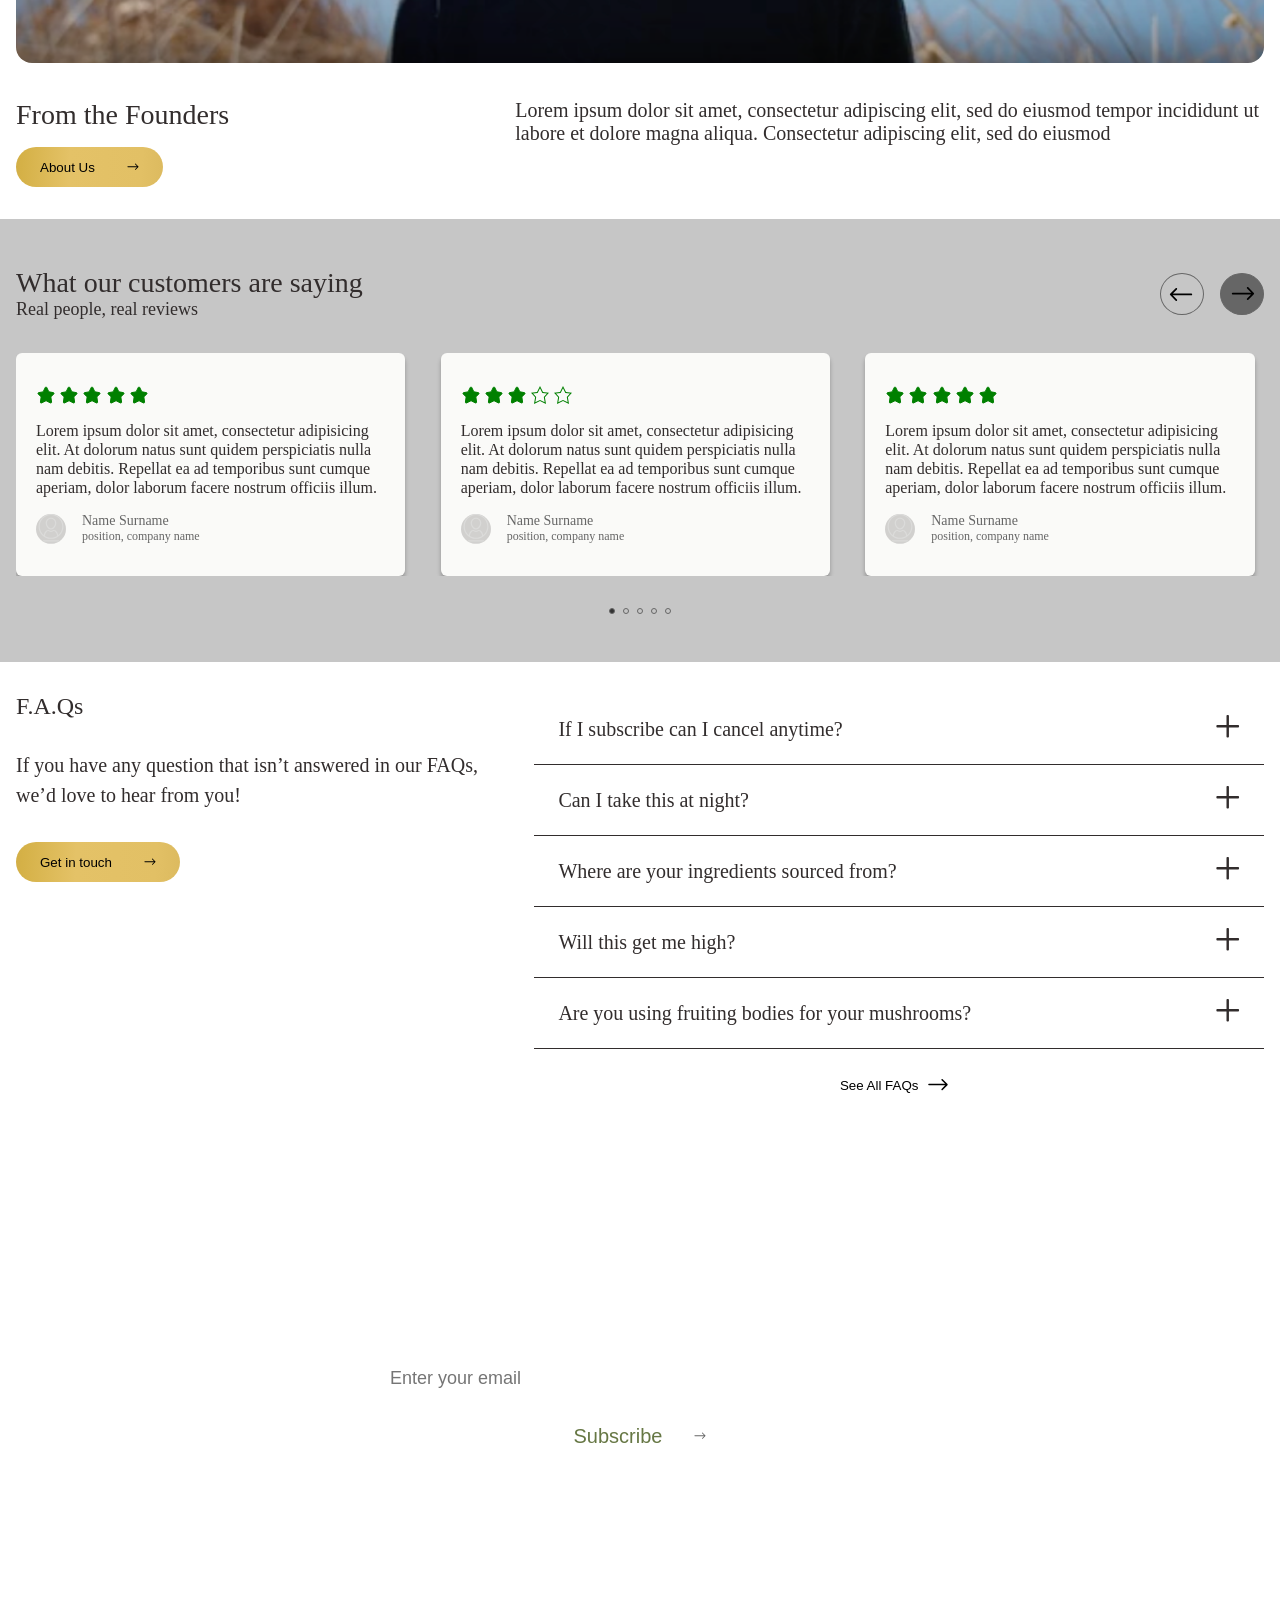
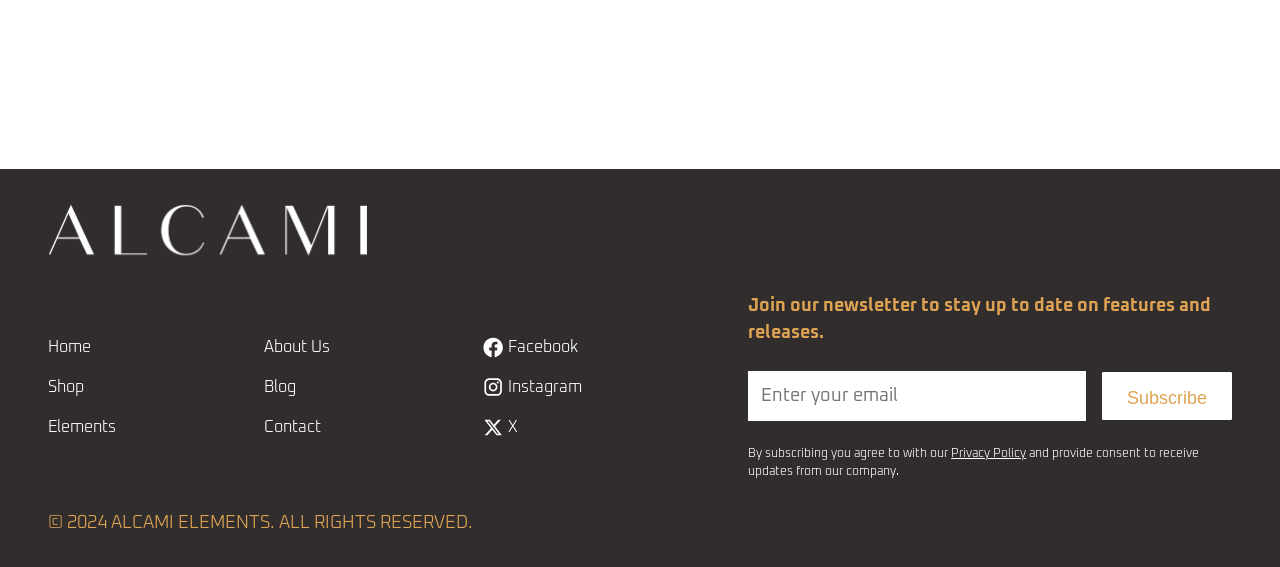
==== commit 53f62ab5: "feat: why alcami" ====
--- a/alcami/index.html
+++ b/alcami/index.html
@@ -549,12 +549,107 @@
     <!-- percentage end -->
 
     <!-- why alcami start -->
-    <!-- <div class="container">
-        <p id="why-header"></p>
-        <table>
-            why
-        </table>
-    </div> -->
+    <div class="container">
+        <div class="why-alcami-container">
+            <p id="why-header">Why Alcami is the #1 Choice for your
+                Productivity and Performance</p>
+            <div class="table">
+                <table>
+                    <tr>
+                        <th class="title">Benefits</th>
+                        <th>
+                            <div class="table-img"><img src="./assets/svg/product5.svg" alt="">
+                            </div>
+                        </th>
+                        <th>
+                            <div class="table-img"><img src="./assets/svg/product3.jpg" alt="" class="table-img">
+                                MUD/WTR
+                            </div>
+                        </th>
+                        <th>
+                            <div class="table-img"><img src="./assets/svg/product3.png" alt="" class="table-img">RYZE
+                            </div>
+                        </th>
+                        <th>
+                            <div class="table-img"><img src="./assets/svg/product4.png" alt="" class="table-img">
+                                EVERYDAY DOSE
+                            </div>
+                        </th>
+                        </r>
+                    <tr>
+                        <td class="sub-title">Potenancy Constitution</td>
+                        <td>10x</td>
+                        <td>1x</td>
+                        <td>1x</td>
+                        <td>10x</td>
+                    </tr>
+                    <tr>
+                        <td class="sub-title">Extracts Concentrates</td>
+                        <td><img src="./assets/svg/check-circle.svg" alt="" class="check-icon"></td>
+                        <td><img src="./assets/svg/cross-circle.svg" alt="" class="check-icon"></td>
+                        <td><img src="./assets/svg/cross-circle.svg" alt="" class="check-icon"></td>
+                        <td><img src="./assets/svg/check-circle.svg" alt="" class="check-icon"></td>
+                    </tr>
+                    <tr>
+                        <td class="sub-title">Effects You Can Feel</td>
+                        <td><img src="./assets/svg/check-circle.svg" alt="" class="check-icon"></td>
+                        <td><img src="./assets/svg/cross-circle.svg" alt="" class="check-icon"></td>
+                        <td><img src="./assets/svg/cross-circle.svg" alt="" class="check-icon"></td>
+                        <td><img src="./assets/svg/check-circle.svg" alt="" class="check-icon"></td>
+                    </tr>
+                    <tr>
+                        <td class="sub-title"># of Beneficial Ingredients</td>
+                        <td>9</td>
+                        <td>5</td>
+                        <td>6</td>
+                        <td>2</td>
+                    </tr>
+                    <tr>
+                        <td class="sub-title">Effects You Can Feel</td>
+                        <td><img src="./assets/svg/check-circle.svg" alt="" class="check-icon"></td>
+                        <td><img src="./assets/svg/cross-circle.svg" alt="" class="check-icon"></td>
+                        <td><img src="./assets/svg/cross-circle.svg" alt="" class="check-icon"></td>
+                        <td><img src="./assets/svg/check-circle.svg" alt="" class="check-icon"></td>
+                    </tr>
+                    <tr>
+                        <td class="sub-title">Incredible Taste</td>
+                        <td><img src="./assets/svg/check-circle.svg" alt="" class="check-icon"></td>
+                        <td><img src="./assets/svg/cross-circle.svg" alt="" class="check-icon"></td>
+                        <td><img src="./assets/svg/cross-circle.svg" alt="" class="check-icon"></td>
+                        <td><img src="./assets/svg/check-circle.svg" alt="" class="check-icon"></td>
+                    </tr>
+                    <tr>
+                        <td class="sub-title">No Caffeine</td>
+                        <td><img src="./assets/svg/check-circle.svg" alt="" class="check-icon"></td>
+                        <td><img src="./assets/svg/cross-circle.svg" alt="" class="check-icon"></td>
+                        <td><img src="./assets/svg/cross-circle.svg" alt="" class="check-icon"></td>
+                        <td><img src="./assets/svg/check-circle.svg" alt="" class="check-icon"></td>
+                    </tr>
+                    <tr>
+                        <td class="sub-title">No Starch or Myceliated Oats</td>
+                        <td><img src="./assets/svg/check-circle.svg" alt="" class="check-icon"></td>
+                        <td><img src="./assets/svg/check-circle.svg" alt="" class="check-icon"></td>
+                        <td><img src="./assets/svg/cross-circle.svg" alt="" class="check-icon"></td>
+                        <td><img src="./assets/svg/cross-circle.svg" alt="" class="check-icon"></td>
+                    </tr>
+                    <tr>
+                        <td class="sub-title">100% Fruiting Body Mushroom</td>
+                        <td><img src="./assets/svg/check-circle.svg" alt="" class="check-icon"></td>
+                        <td><img src="./assets/svg/check-circle.svg" alt="" class="check-icon"></td>
+                        <td><img src="./assets/svg/cross-circle.svg" alt="" class="check-icon"></td>
+                        <td><img src="./assets/svg/check-circle.svg" alt="" class="check-icon"></td>
+                    </tr>
+                </table>
+            </div>
+
+
+            <button class="primary-button">
+                <p class="button-text">Try It Risk-Free</p>
+                <img src="./assets/svg/right-arrow.svg" alt="right-arrow" class="button-arrow">
+            </button>
+        </div>
+
+    </div>
     <!-- why alcami end -->
 
     <!-- founder video start -->
--- a/alcami/css/index.css
+++ b/alcami/css/index.css
@@ -864,11 +864,26 @@
  
 @media screen and (max-width:900px){
     .mini-pdp-container{
-        display:grid;
-        grid-template-columns: repeat(1,1fr);
+        display:flex;
+        flex-direction: column;
+        grid-template-columns:unset;
         gap:1rem;
         padding: 1rem 0rem;
-    }  
+    } 
+    .mini-pdp-left,
+    .mini-pdp-right{
+        width: 100%;
+        padding: 1rem;
+    } 
+    .mini-img-grid,
+    .categories-grid
+    {
+        display:flex;
+        flex-wrap: wrap;
+    }
+    .mini-img{
+        width: 120px;
+    }
 }
 /* pdp end */
 
@@ -1286,6 +1301,89 @@
 
 /* percentage end */
 
+/* why alcami start */
+  .why-alcami-container{
+    width:100%;
+    max-width:1000px;
+    margin:2rem auto 1rem;
+  }
+  #why-header{
+    color:var(--text-header-color);
+    font-size:40px;
+    text-align: center;
+  }
+  .why-alcami-container>.primary-button{
+    margin:1rem auto 0rem
+  }
+  /* .table{
+    display:grid;
+    grid-template-columns: repeat(5,1fr);
+  } */
+   table{
+    width:100%;
+    border-collapse:collapse
+   }
+   .table{
+    overflow-x: auto;
+   }
+   th{
+    width: fit-content;
+    /* display:flex; */
+    gap:0.2rem;
+    /* flex-direction: column; */
+    justify-content: center;
+    align-items: center;
+   }
+   td,th{
+    padding: 16px;
+    border-bottom:1px solid #666;
+    text-align:center;
+    color:var(--text-color);
+    font-size:12px;
+    line-height: 120%;
+
+   }
+   th{
+    padding-bottom: 2rem;
+   }
+   .title{
+    font-weight:700;
+    text-transform: uppercase;
+   }
+   .sub-title{
+    font-weight: 700;
+   }
+  .table-img{
+    width: 100px;
+    height: 100px;
+    color:var(--text-color);
+    font-size:12px;
+    min-width: fit-content;
+    line-height: 120%;
+
+  }
+  .table-img>img{
+    width: 100%;
+    height: 100%;
+    object-fit: contain;
+  }
+  .check-icon{
+   width: 20px;
+   height: 20px;
+    object-fit: contain;
+  }
+
+  @media screen and (max-width:768px){
+    .table-img{
+        width: 80px;
+        height: 80px;
+    }
+    table{
+        overflow-x:scroll;
+    }
+}
+/* why alcami end */
+
 /* customers reviews start */
 .reviews-bg-wrapper{
    background-color:  #B8B8B8CC;
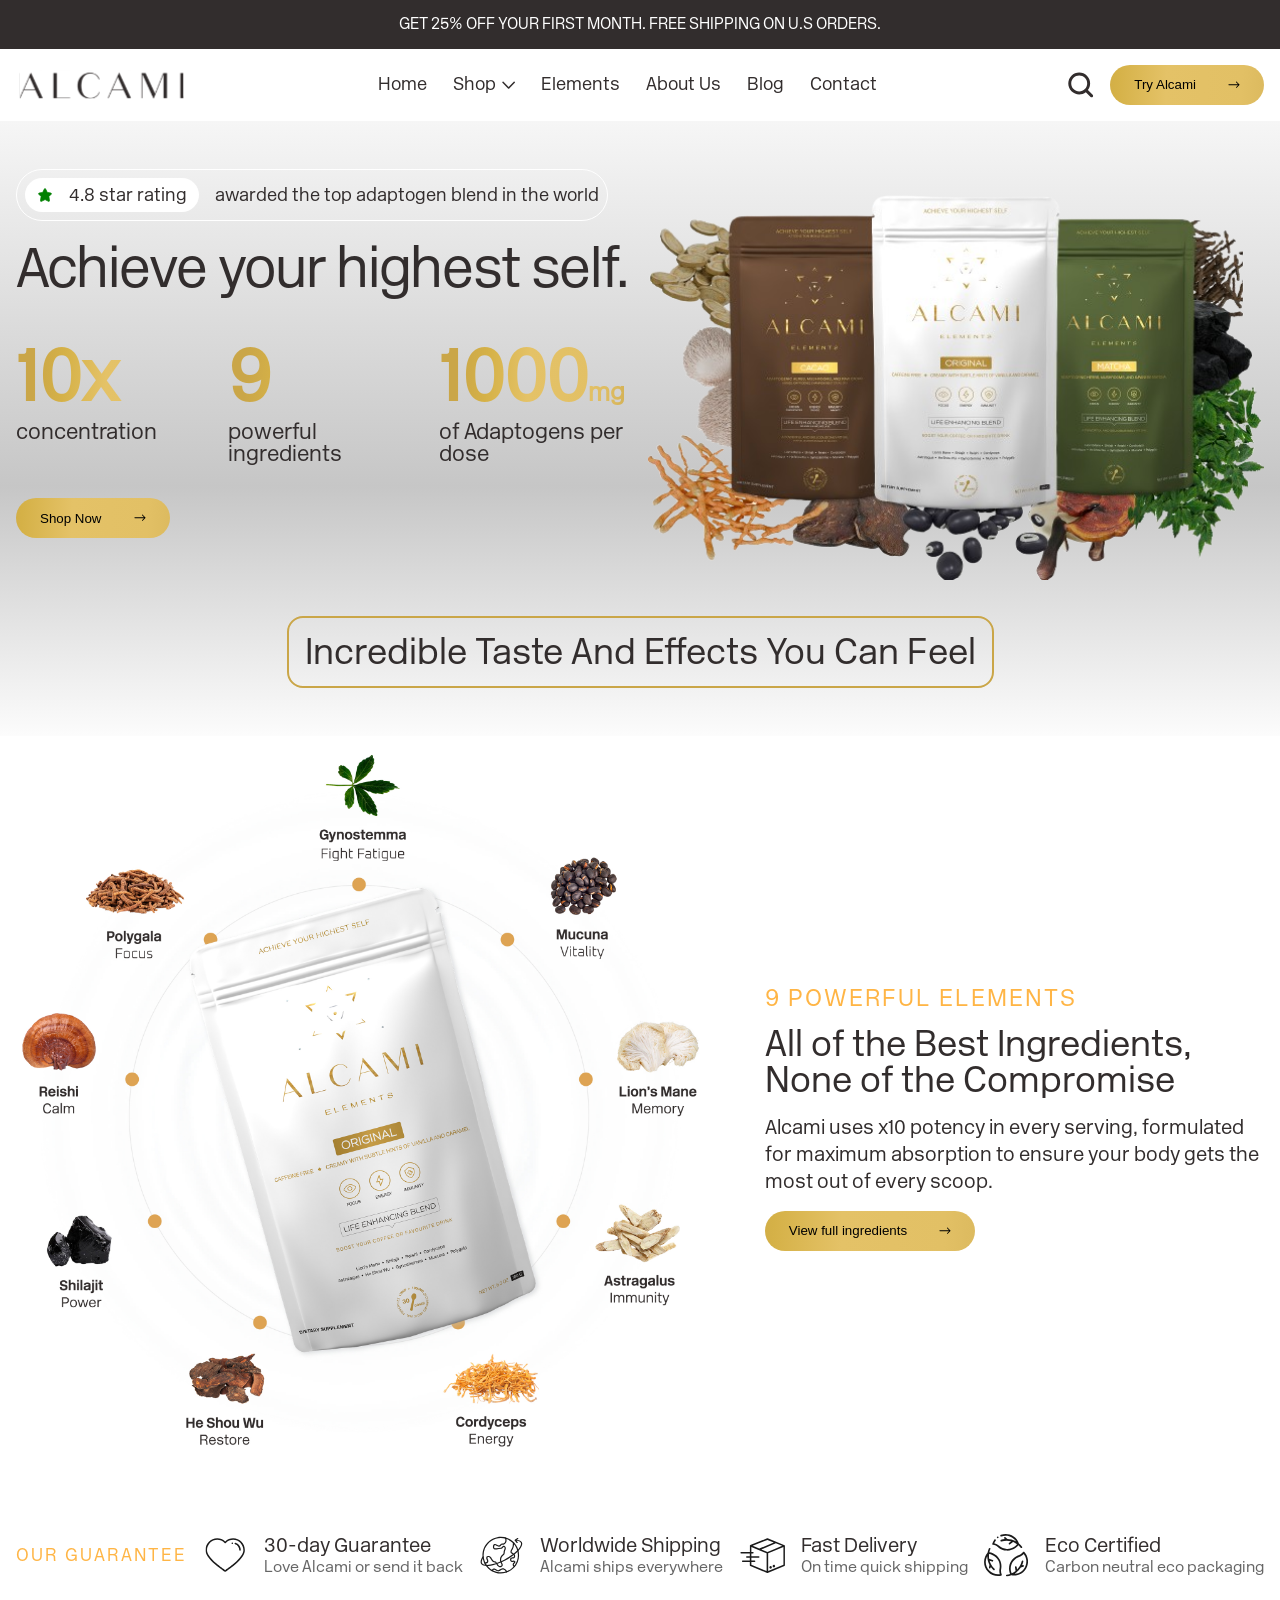
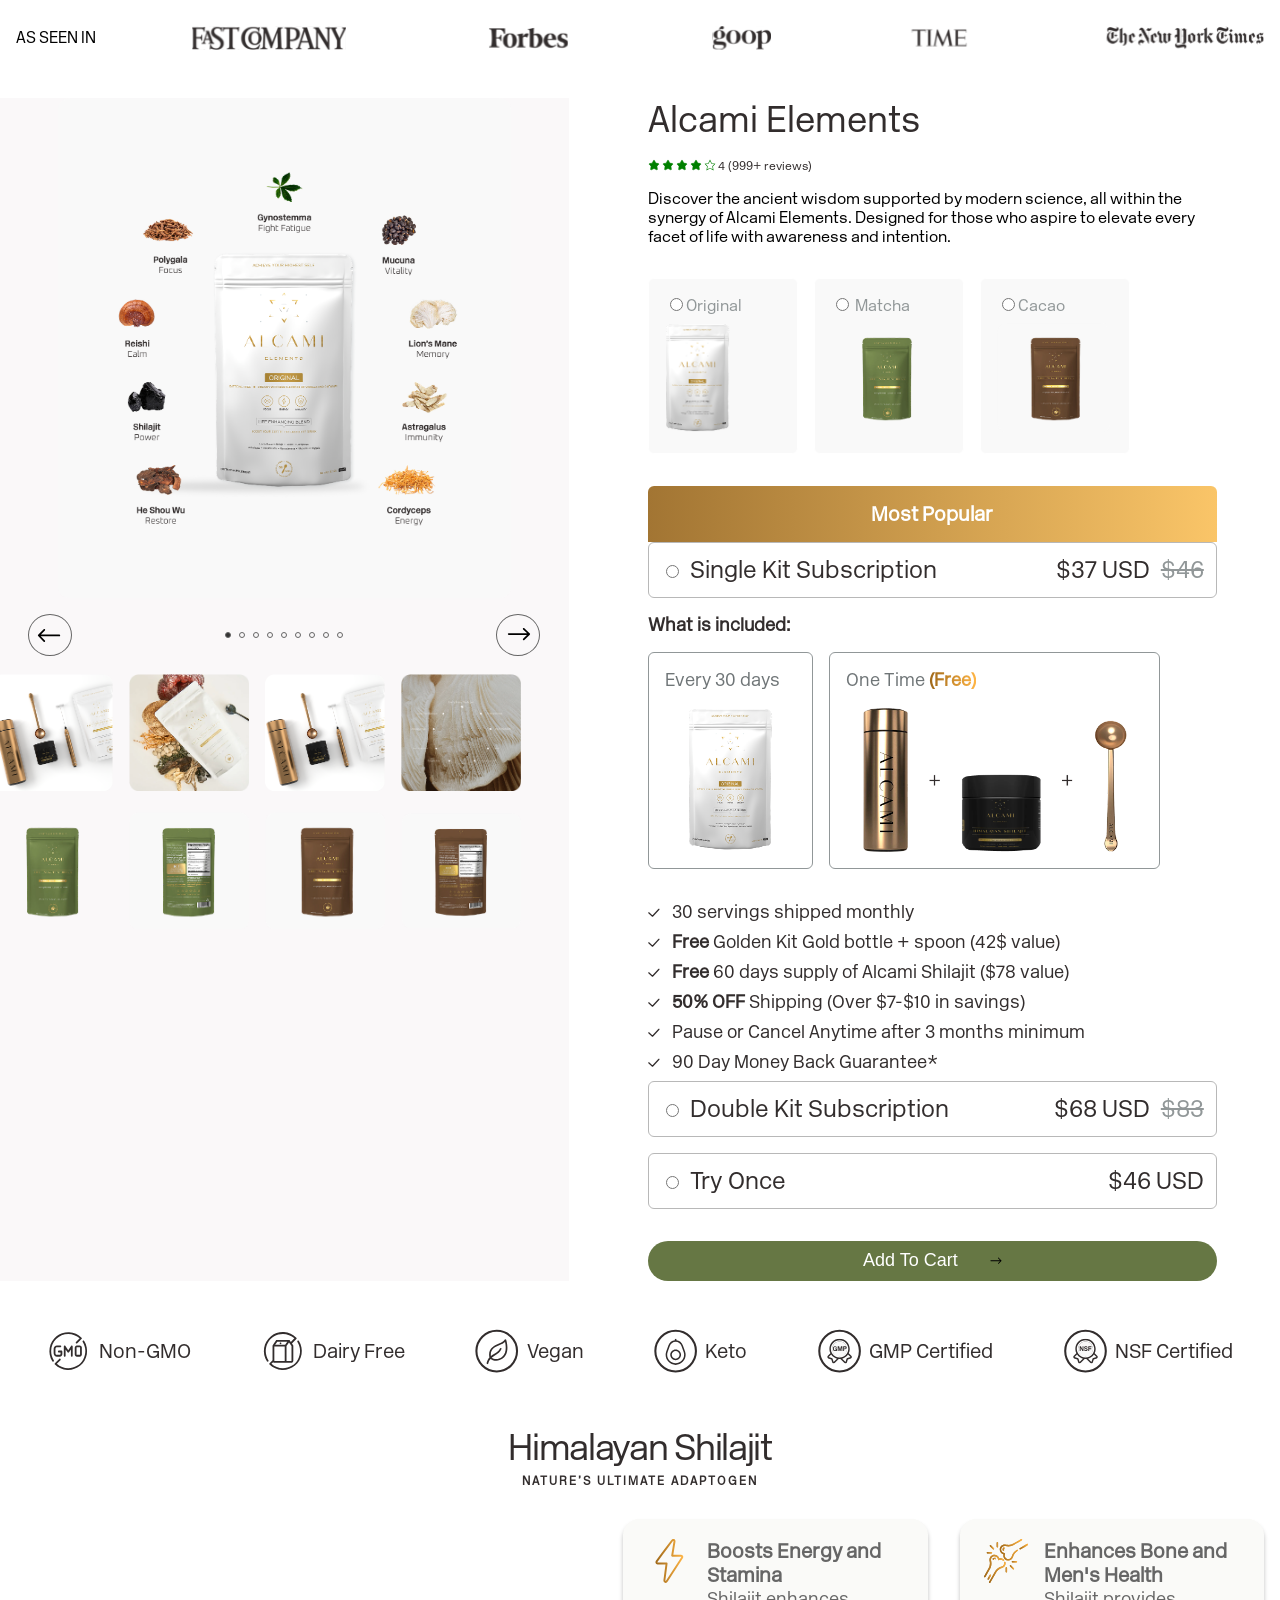
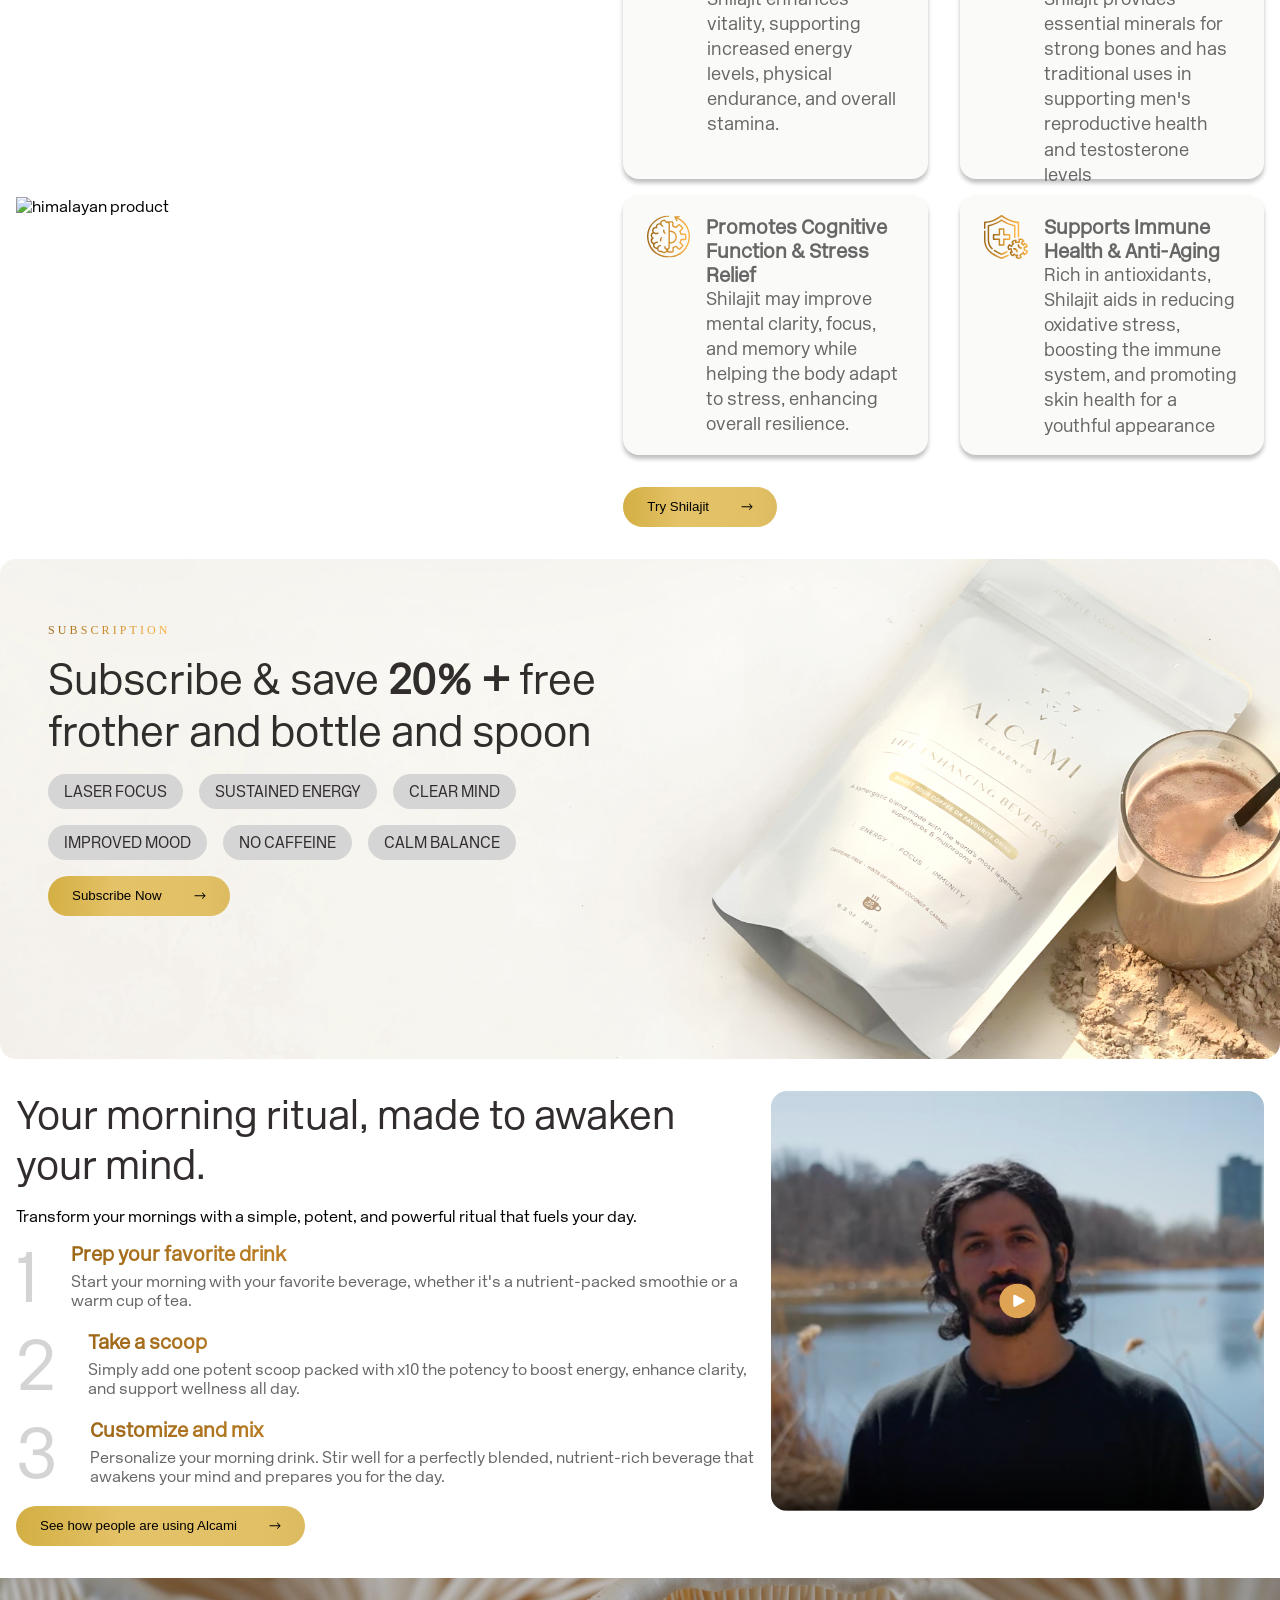
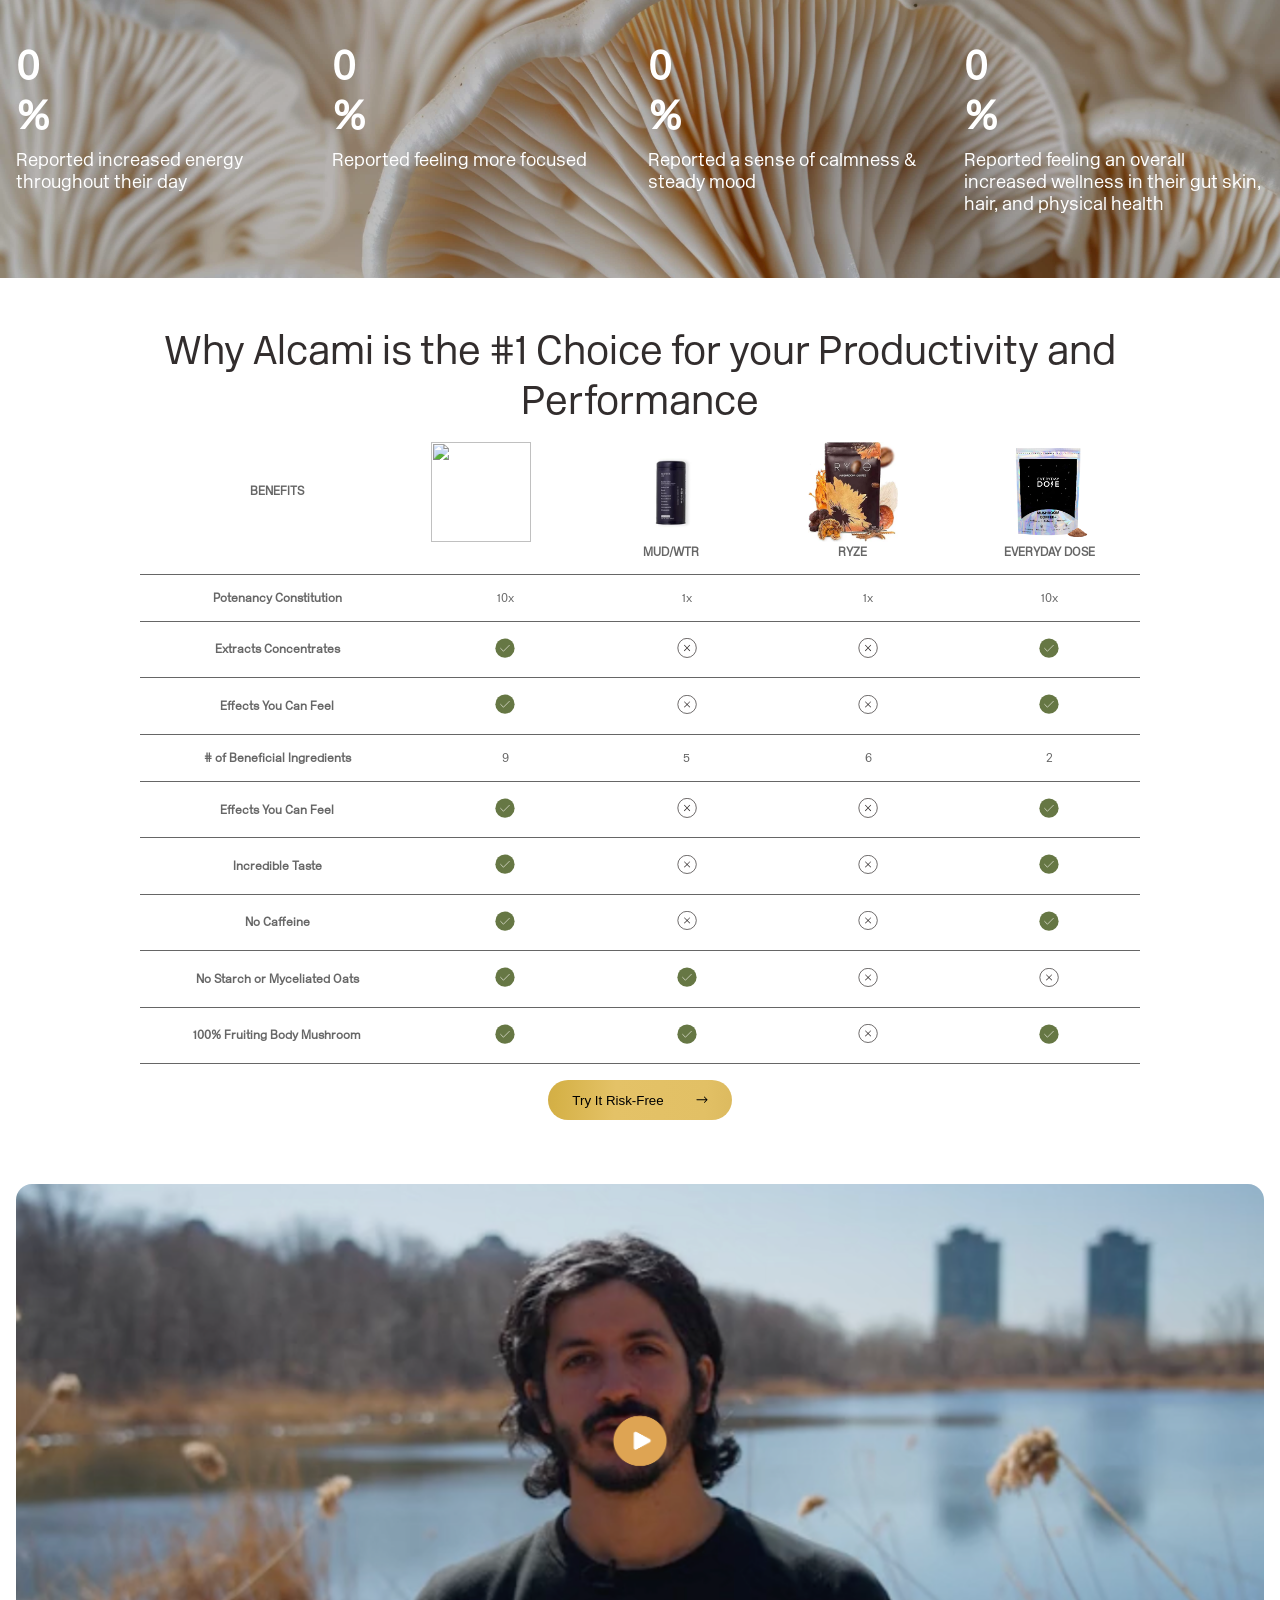
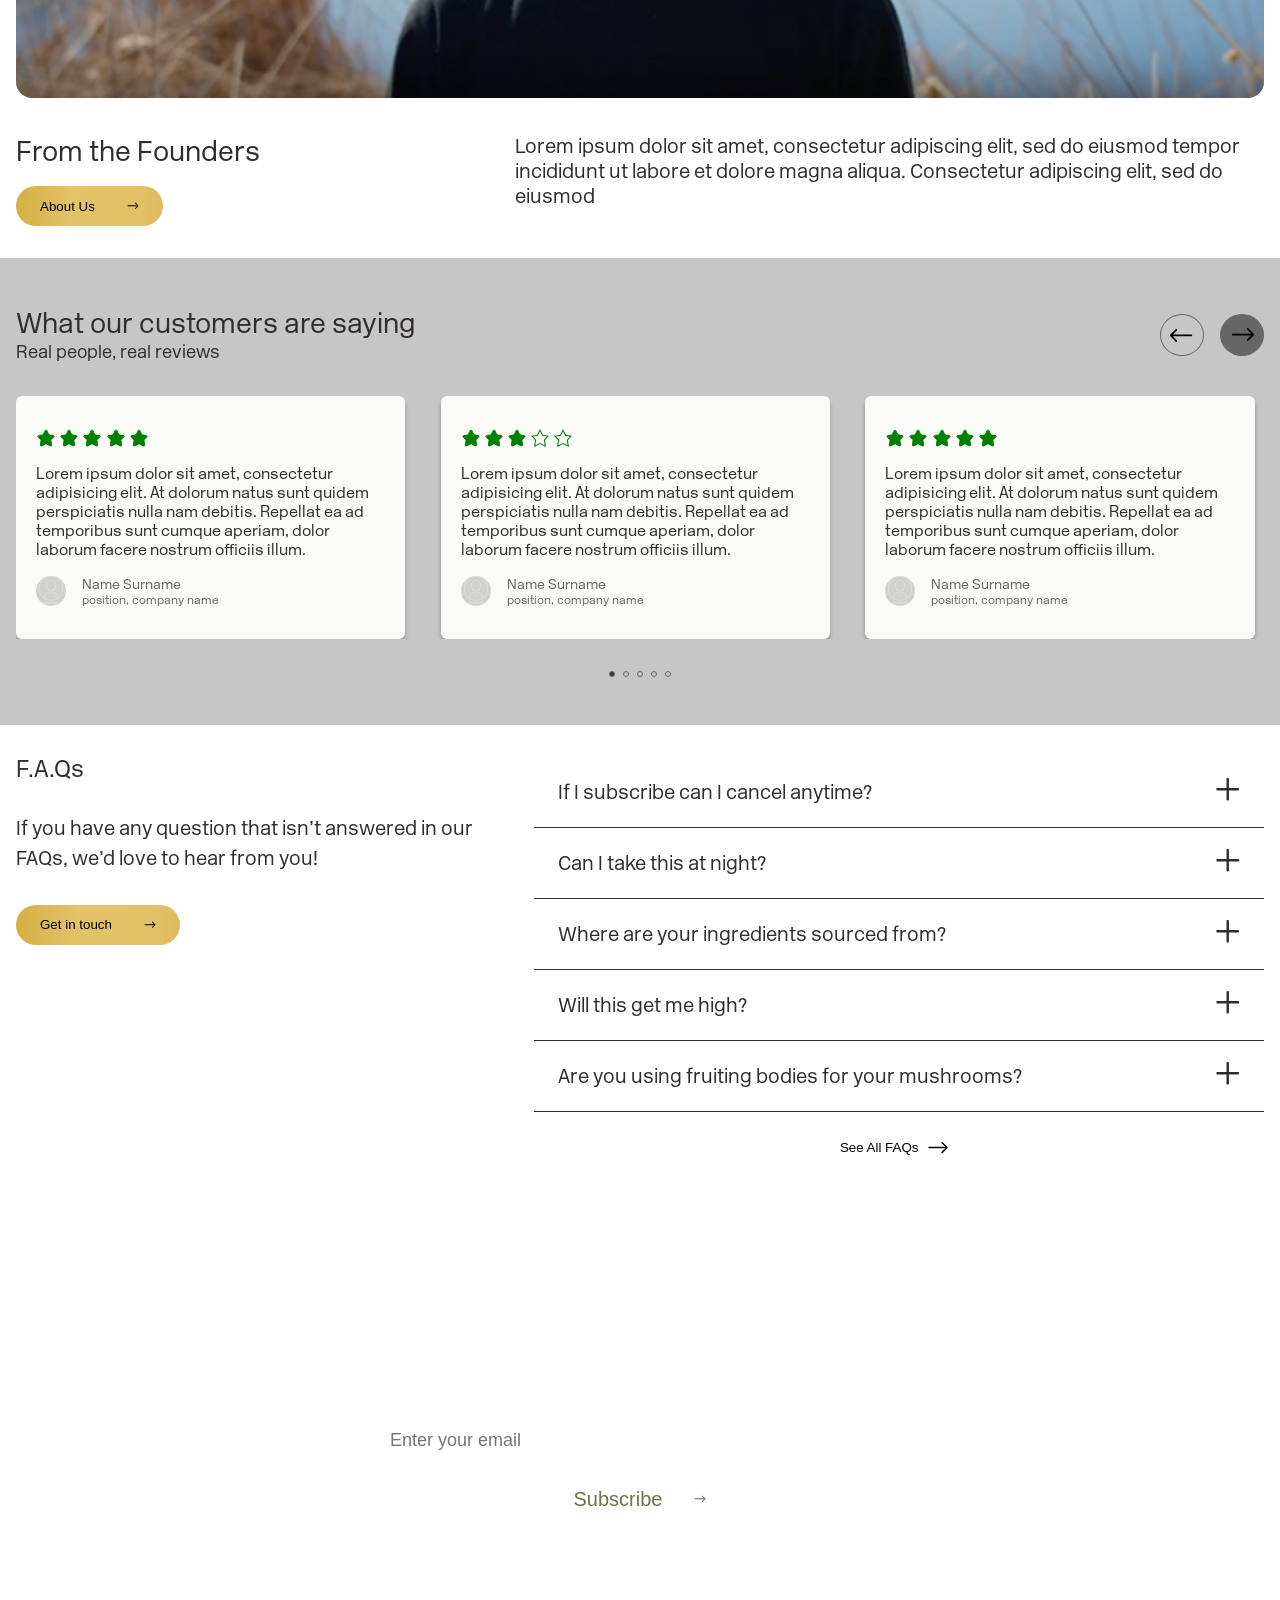
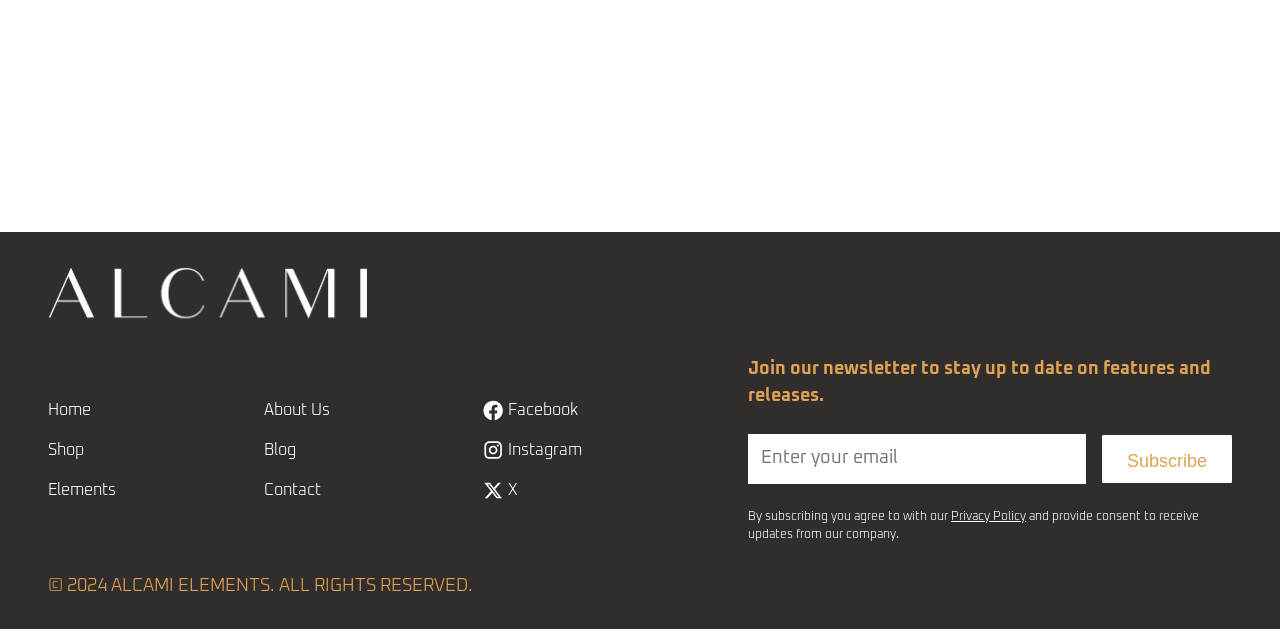
==== commit 998291cd: "fix: header ui" ====
--- a/alcami/index.html
+++ b/alcami/index.html
@@ -50,9 +50,12 @@
             </div>
             <div class="search-container">
                 <input type="text" placeholder="Search For Products...">
+                <img src="./assets/svg/plus.svg" alt="close" class="search-close-desktop"
+                    onclick="searchBarOpenClose('close')">
             </div>
             <div class="search-icon-container">
-                <img src="./assets/svg/search-icon.svg" alt="Search" class="header-search-icon">
+                <img src="./assets/svg/search-icon.svg" alt="Search" class="header-search-icon"
+                    onclick="searchBarOpenClose('open')">
                 <button class="primary-button">
                     <p class="button-text">Try Alcami</p>
                     <img src="./assets/svg/right-arrow.svg" alt="right-arrow" class="button-arrow">
--- a/alcami/css/index.css
+++ b/alcami/css/index.css
@@ -1,6 +1,6 @@
 @font-face{
     font-family: NewRailAlphabet;
-    src:url('../assets/fonts/NewRailAlphabet-Light\ \(1\).otf')
+    src:url('../fonts/NewRailAlphabet-Light\ \(1\).otf')
 }
 
 h1,h2,h3,h4,h5,h6,p{
@@ -194,10 +194,12 @@
     width: 40%;
     display:none;
     border-radius: 24px;
-    color:var(--text-header-color)
+    color:var(--text-header-color);
+    gap:0.5rem;
+    align-items: center;
 }
 .search-container input[type="text"]{
-    width: 100%;
+    width: 90%;
     padding: 12px 12px;
     border-radius: 24px;
     background: #D9D9D9;
@@ -206,6 +208,10 @@
     font-size: var(--xxs);
     line-height: 105%;
 }
+.search-close-desktop{
+    transform: rotate(45deg);
+    cursor: pointer;
+}
 
 #header-mobile{
     display:none
@@ -216,6 +222,7 @@
 .search-modal{
     display: none;
 }
+
 
 @media screen and (max-width: 1024px){
     #header-desktop{
